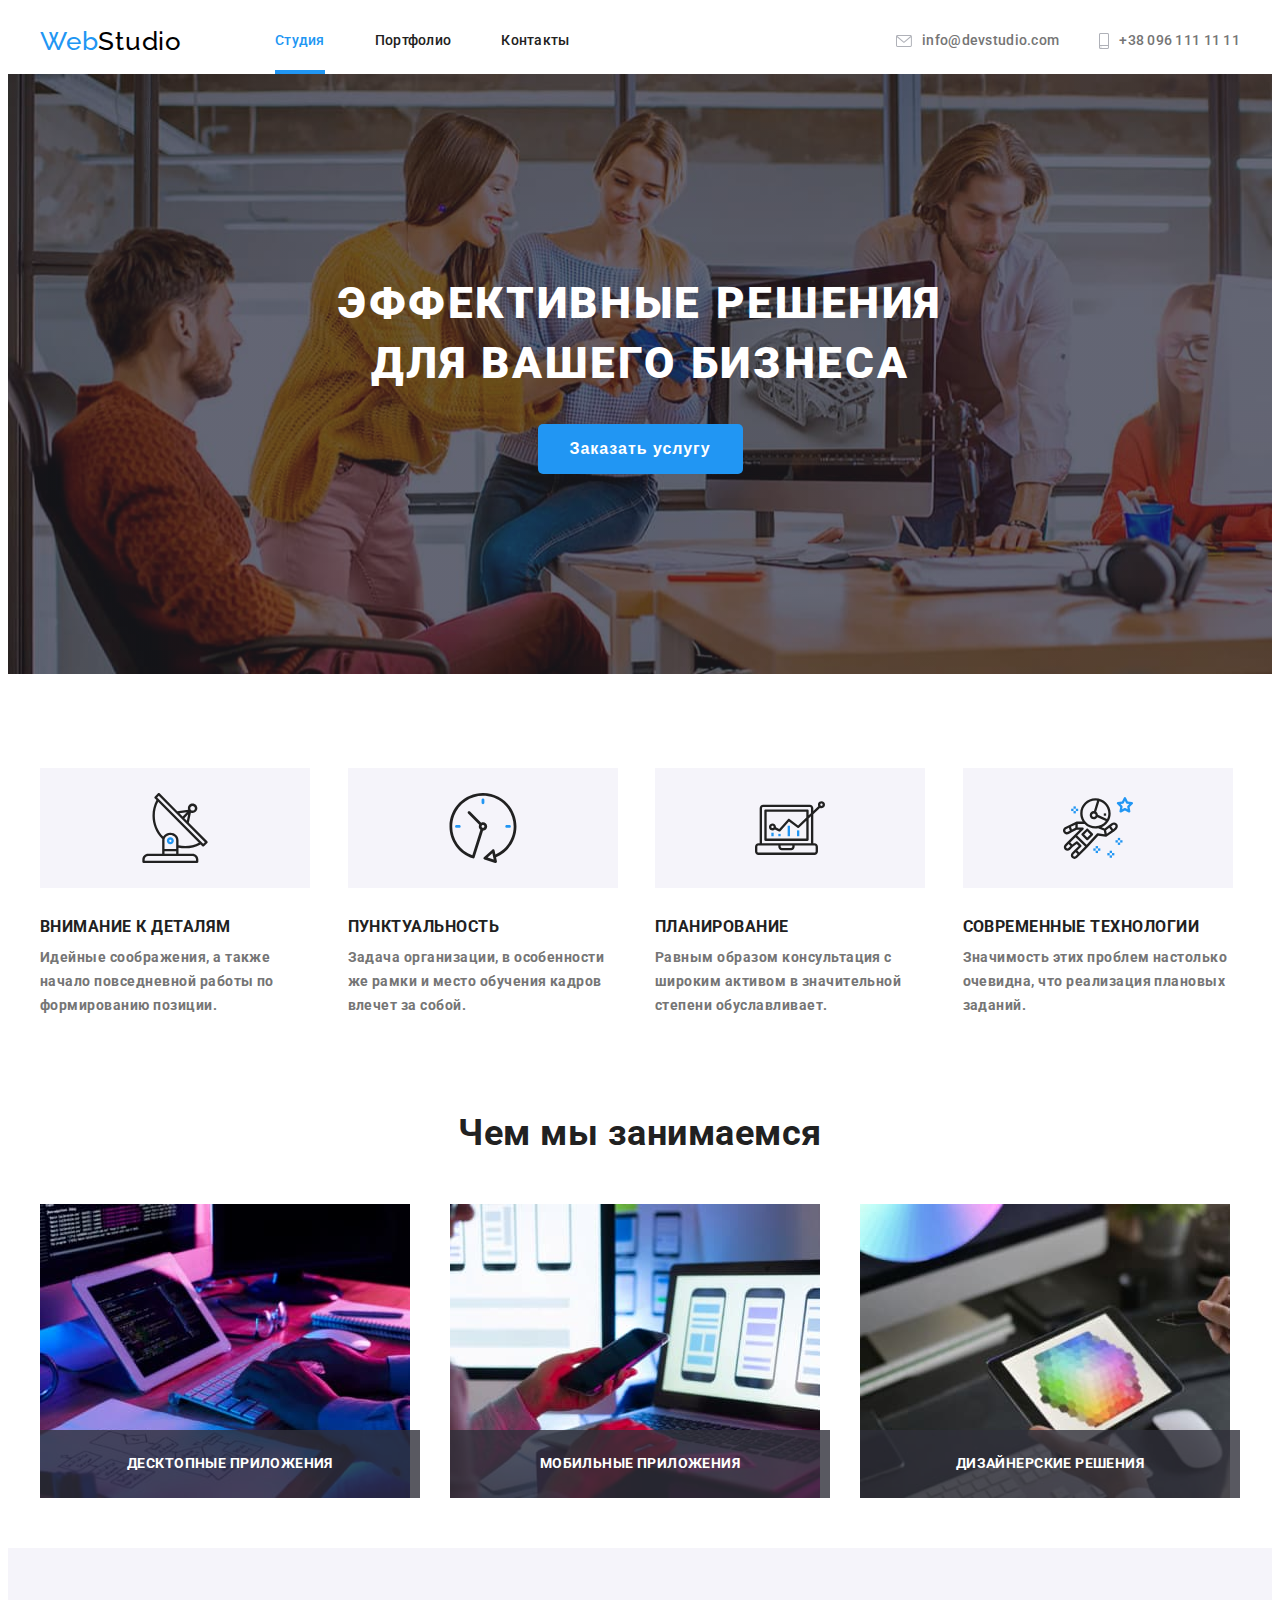
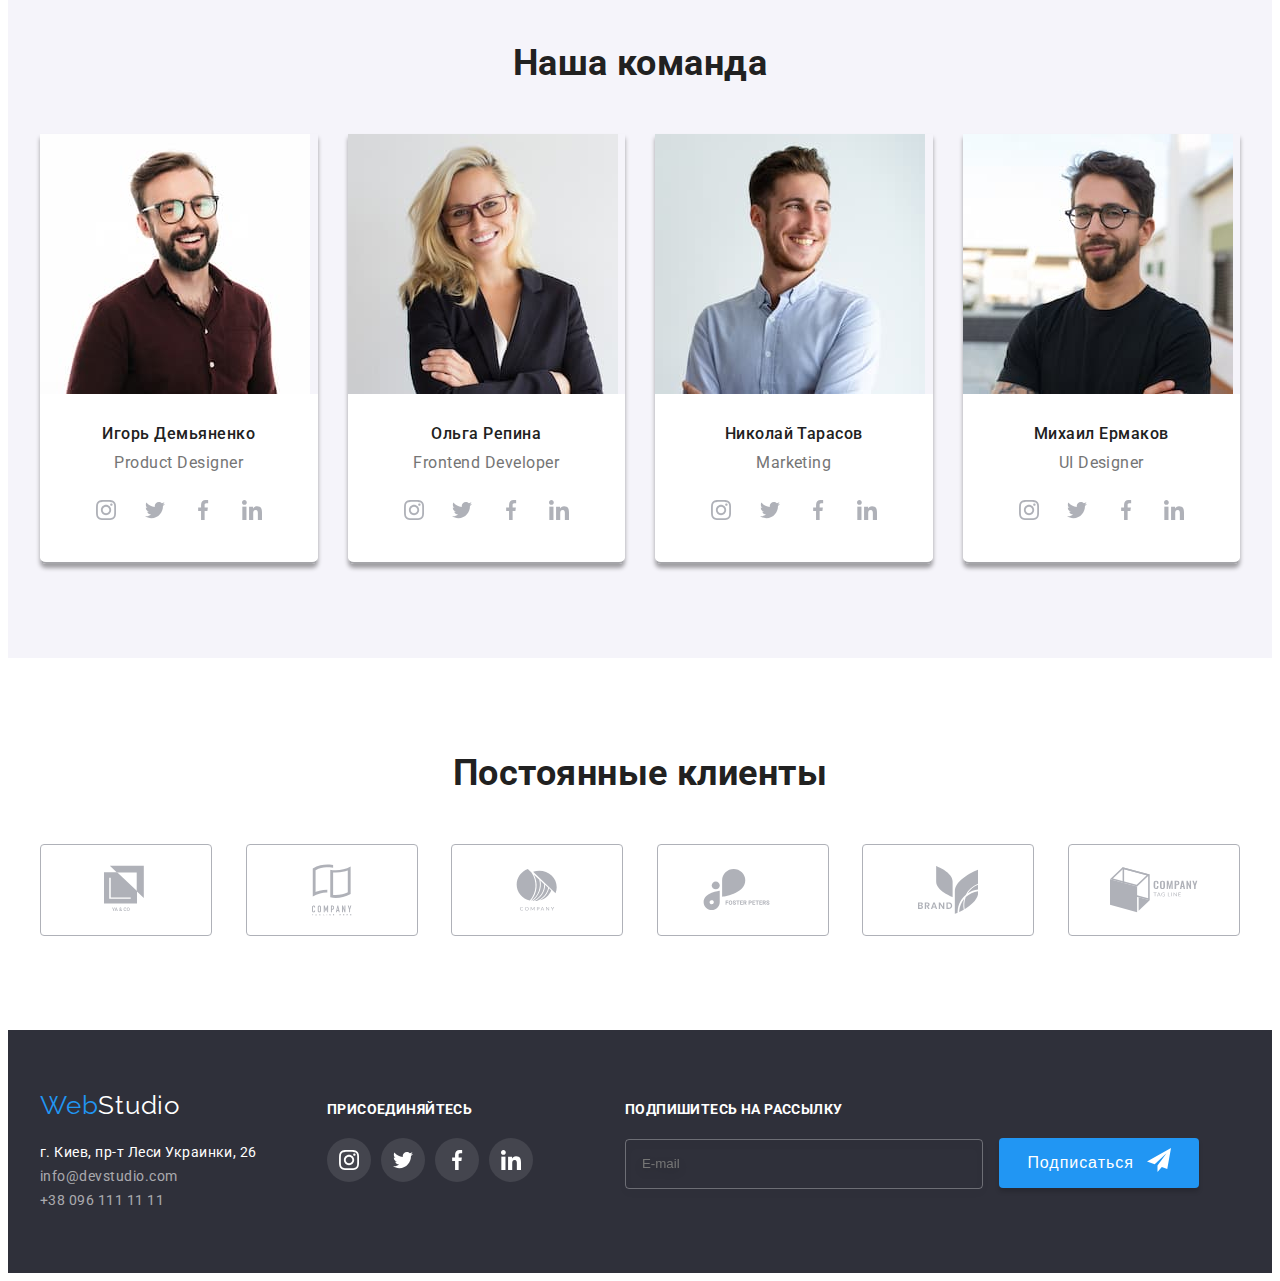
==== index.html @ 62c592dd "26-03" ====
<!DOCTYPE html>
<html lang="ru">
<head>
    <meta charset="UTF-8">
    <meta http-equiv="X-UA-Compatible" content="IE=edge">
    <meta name="viewport" content="width=device-width, initial-scale=1.0">
    <title>WebStudio</title>
    <link rel="stylesheet" href="https://cdnjs.cloudflare.com/ajax/libs/modern-normalize/1.0.0/modern-normalize.min.css"
      integrity="sha512-ISS7cAi1PEhQ8jnbJpJZMd29NlhNj4AWYyLOSp2CE/CsHxTCu+r+t0D2yoJudVrd0/8fTVPUVDzY5Tvli75u/g=="
      crossorigin="anonymous" />
    <link rel="preconnect" href="https://fonts.gstatic.com">
    <link href="https://fonts.googleapis.com/css2?family=Raleway:wght@700&family=Roboto:wght@400;500;700;900&display=swap"
      rel="stylesheet">
    <link rel="stylesheet" href="./css/main.min.css">
</head>
<body>
    <!--Шапка сайта-->  
    <header>
      <div class="container page-header">
        <!--Навигация-->
        <nav>
          <!--Логотип-->
          <a href="./index.html" class="logo-header"><span>Web</span>Studio</a>
          <ul class="site-nav">
            <li><a href="./index.html" class="link current">Студия</a></li>
            <li><a href="./portfolio.html" class="link">Портфолио</a></li>
            <li><a href="" class="link">Контакты</a></li>
          </ul>
        </nav>
        <!--communication-header-->
          <ul class="communication-header">
            <li>
              <div class="communication-header-container">
                <a href="mailto:info@devstudio.com" class="link">
                  <svg class="communication-header-icon" width="16" height="12">
                  <use href="./images/icons.svg#icon-envelope"></use>
                </svg>
                info@devstudio.com</a>
              </div>
            </li>            
              <li>
                <div class="communication-header-container">                 
                  <a href="tel:+380961111111" class="link"> 
                    <svg class="communication-header-icon" width="10" height="16">
                    <use href="./images/icons.svg#icon-smartphone"></use>
                  </svg>
                  +38 096 111 11 11</a>
                </div>
              </li>
          </ul>
      </div>
    </header>
    <main>
      <!--Основная секця-->
      <section class="hero section">
        <div class="contanier">
          <h1 class="hero-title">Эффективные решения для вашего бизнеса</h1>
          <button class="hero-btn" type="button" data-modal-open>Заказать услугу</button>
        </div>
      </section>
      <!--Особенности-->
      <section class="feature section">
        <h2 class="visually-hidden">Особенности</h2>
        <div class="container">
          <ul class="feature-list">
            <li class="feature-list-item">
              <div class="feature-logo">
                <svg class="feature-logo-icon">
                  <use href="./images/icons.svg#icon-antenna"></use>
                </svg>
              </div>
              <h3 class="section-list">Внимание к деталям</h3>
              <p>Идейные соображения, а также начало повседневной работы по формированию позиции.</p>
            </li>
            <li class="feature-list-item">
              <div class="feature-logo">
                <svg class="feature-logo-icon">
                  <use href="./images/icons.svg#icon-clock"></use>
                </svg>
              </div>
              <h3 class="section-list">Пунктуальность</h3>
              <p>Задача организации, в особенности же рамки и место обучения кадров влечет за собой.</p>
            </li>
            <li class="feature-list-item">
              <div class="feature-logo">
                <svg class="feature-logo-icon">
                  <use href="./images/icons.svg#icon-diagram"></use>
                </svg>
              </div>
              <h3 class="section-list">Планирование</h3>
              <p>Равным образом консультация с широким активом в значительной степени обуславливает.</p>
            </li>
            <li class="feature-list-item">
              <div class="feature-logo">
                <svg class="feature-logo-icon">
                  <use href="./images/icons.svg#icon-astronaut"></use>
                </svg>
              </div>
              <h3 class="section-list">Современные технологии</h3>
              <p>Значимость этих проблем настолько очевидна, что реализация плановых заданий.</p>
            </li>
          </ul>
        </div>
      </section>
      <!--Чем мы занимаемся-->
      <section class="business">
        <div class="container">
          <h2 class="section-title">Чем мы занимаемся</h2>
          <ul class="business-list">
            <li class="business-list-item">
              <img src="./images/business/box-1.jpg" alt="Человек работает на ноутбуке" width="370">
            <div class="business-list-item-text-box">
              <p class="business-list-item-text">
                Десктопные приложения
              </p>
            </div>
            </li>
            <li class="business-list-item">
              <img src="./images/business/box-2.jpg" alt="Человек работает на смартфоне" width="370">
            <div class="business-list-item-text-box">
              <p class="business-list-item-text">
                Мобильные приложения
              </p>
            </div>
            </li>
            <li class="business-list-item">
              <img src="./images/business/box-3.jpg" alt="Человек работает на планшете" width="370">
            <div class="business-list-item-text-box">
              <p class="business-list-item-text">
                Дизайнерские решения
              </p>
            </div>
            </li>
          </ul>
        </div>
      </section>
      <!--Наша команда-->
      <section class="command section">
        <div class="container">
          <h2 class="section-title">Наша команда</h2>
          <ul class="command-list">
            <li class="command-list-item">
              <img src="./images/command/demyanenko.jpg" alt="Фотография Игоря Демьяненко" width="270">
              <div class="command-wapper">
                <h3 class="section-list">Игорь Демьяненко</h3>
                <p lang="en">Product Designer</p>
                <ul class="social-list">
                  <li class="social-list-item"><a href="https://www.instagram.com/" class="social-list-link">
                    <svg class="social-list-icon">
                      <use href="./images/icons.svg#icon-instagram"></use>
                    </svg>
                  </a>
                  </li>
                  <li class="social-list-item"><a href="https://twitter.com/" class="social-list-link">
                    <svg class="social-list-icon">
                      <use href="./images/icons.svg#icon-twitter"></use>
                    </svg>
                  </a>
                  </li>
                  <li class="social-list-item"><a href="" class="social-list-link">
                    <svg class="social-list-icon">
                      <use href="./images/icons.svg#icon-facebook"></use>
                    </svg>
                  </a>
                  </li>
                  <li class="social-list-item"><a href="https://www.linkedin.com/" class="social-list-link">
                    <svg class="social-list-icon">
                      <use href="./images/icons.svg#icon-linkedin"></use>
                    </svg>
                  </a>
                  </li>
                </ul>
            </div>
            </li>
            <li class="command-list-item">
              <img src="./images/command/repina.jpg" alt="Фотография Ольги Репиной" width="270">
              <div class="command-wapper">
                <h3 class="section-list">Ольга Репина</h3>
                <p lang="en">Frontend Developer</p>
                <ul class="social-list">
                  <li class="social-list-item"><a href="https://www.instagram.com/" class="social-list-link">
                      <svg class="social-list-icon">
                        <use href="./images/icons.svg#icon-instagram"></use>
                      </svg>
                    </a>
                  </li>
                  <li class="social-list-item"><a href="https://twitter.com/" class="social-list-link">
                      <svg class="social-list-icon">
                        <use href="./images/icons.svg#icon-twitter"></use>
                      </svg>
                    </a>
                  </li>
                  <li class="social-list-item"><a href="" class="social-list-link">
                      <svg class="social-list-icon">
                        <use href="./images/icons.svg#icon-facebook"></use>
                      </svg>
                    </a>
                  </li>
                  <li class="social-list-item"><a href="https://www.linkedin.com/" class="social-list-link">
                      <svg class="social-list-icon">
                        <use href="./images/icons.svg#icon-linkedin"></use>
                      </svg>
                    </a>
                  </li>
                </ul>
              </div>
            </li>
            <li class="command-list-item">
                <img src="./images/command/tarasov.jpg" alt="Фотография Николая Тарасова" width="270">
                <div class="command-wapper">
                  <h3 class="section-list">Николай Тарасов</h3>
                  <p lang="en">Marketing</p>
                  <ul class="social-list">
                    <li class="social-list-item"><a href="https://www.instagram.com/" class="social-list-link">
                        <svg class="social-list-icon">
                          <use href="./images/icons.svg#icon-instagram"></use>
                        </svg>
                      </a>
                    </li>
                    <li class="social-list-item"><a href="https://twitter.com/" class="social-list-link">
                        <svg class="social-list-icon">
                          <use href="./images/icons.svg#icon-twitter"></use>
                        </svg>
                      </a>
                    </li>
                    <li class="social-list-item"><a href="" class="social-list-link">
                        <svg class="social-list-icon">
                          <use href="./images/icons.svg#icon-facebook"></use>
                        </svg>
                      </a>
                    </li>
                    <li class="social-list-item"><a href="https://www.linkedin.com/" class="social-list-link">
                        <svg class="social-list-icon">
                          <use href="./images/icons.svg#icon-linkedin"></use>
                        </svg>
                      </a>
                    </li>
                  </ul>
                </div>
            </li>
            <li class="command-list-item">
                <img src="./images/command/ermakov.jpg" alt="Фотография Михаила Ермакова" width="270">
                <div class="command-wapper">
                  <h3 class="section-list">Михаил Ермаков</h3>
                  <p lang="en">UI Designer</p>
                  <ul class="social-list">
                    <li class="social-list-item"><a href="https://www.instagram.com/" class="social-list-link">
                        <svg class="social-list-icon">
                          <use href="./images/icons.svg#icon-instagram"></use>
                        </svg>
                      </a>
                    </li>
                    <li class="social-list-item"><a href="https://twitter.com/" class="social-list-link">
                        <svg class="social-list-icon">
                          <use href="./images/icons.svg#icon-twitter"></use>
                        </svg>
                      </a>
                    </li>
                    <li class="social-list-item"><a href="" class="social-list-link">
                        <svg class="social-list-icon">
                          <use href="./images/icons.svg#icon-facebook"></use>
                        </svg>
                      </a>
                    </li>
                    <li class="social-list-item"><a href="https://www.linkedin.com/" class="social-list-link">
                        <svg class="social-list-icon">
                          <use href="./images/icons.svg#icon-linkedin"></use>
                        </svg>
                      </a>
                    </li>
                  </ul>
                </div>
            </li>
          </ul>
        </div>
      </section>
      <!--Постоянные клиенты-->
      <section class="regular-client section">
        <div class="container">
          <h2 class="section-title">Постоянные клиенты</h2>
          <ul class="regular-client-list">
            <li class="regular-client-item">
              <a href="" class="regular-client-link">
                <svg class="regular-client-list-icon" width="44" height="50">
                  <use href="./images/icons.svg#icon-logo-1"></use>
                </svg>
              </a>
            </li>
            <li class="regular-client-item">
              <a href="" class="regular-client-link">
                <svg class="regular-client-list-icon" width="40" height="52">
                  <use href="./images/icons.svg#icon-logo-2"></use>
                </svg>
              </a>
            </li>
            <li class="regular-client-item">
              <a href="" class="regular-client-link">
                <svg class="regular-client-list-icon" width="42" height="42">
                  <use href="./images/icons.svg#icon-logo-3"></use>
                </svg>
              </a>
            </li>
            <li class="regular-client-item">
              <a href="" class="regular-client-link">
                <svg class="regular-client-list-icon" width="80" height="42">
                  <use href="./images/icons.svg#icon-logo-4"></use>
                </svg>
              </a>
            </li>
            <li class="regular-client-item">
              <a href="" class="regular-client-link">
                <svg class="regular-client-list-icon" width="60" height="48">
                  <use href="./images/icons.svg#icon-logo-5"></use>
                </svg>
              </a>
            </li>
            <li class="regular-client-item">
              <a href="" class="regular-client-link">
                <svg class="regular-client-list-icon" width="88" height="46">
                  <use href="./images/icons.svg#icon-logo-6"></use>
                </svg>
              </a>
            </li>

          </ul>
        </div>

      </section>
    </main>
    <!--Подвал сайта-->
    <footer>
      <div class="container">
        <!--Логотип-->
        <div class="footer-address">
          <a href="./index.html" class="logo-footer"><span>Web</span>Studio</a>
          <address class="address">
            <p>г. Киев, пр-т Леси Украинки, 26</p>
            <ul class="communication-footer">
              <li><a href="mailto:info@devstudio.com" class="link">info@devstudio.com</a></li>
              <li><a href="tel:+380961111111" class="link">+38 096 111 11 11</a></li>
            </ul>
          </address>
         </div>
        <div class="footer-social">
          <p>присоединяйтесь</p>
          <ul class="footer-social-list">
            <li class="footer-social-list-item"><a href="https://www.instagram.com/" class="footer-social-list-link">
                <svg class="footer-social-list-icon">
                  <use href="./images/icons.svg#icon-instagram"></use>
                </svg>
              </a>
            </li>
            <li class="footer-social-list-item"><a href="https://twitter.com/" class="footer-social-list-link">
                <svg class="footer-social-list-icon">
                  <use href="./images/icons.svg#icon-twitter"></use>
                </svg>
              </a>
            </li>
            <li class="footer-social-list-item"><a href="" class="footer-social-list-link">
                <svg class="footer-social-list-icon">
                  <use href="./images/icons.svg#icon-facebook"></use>
                </svg>
              </a>
            </li>
            <li class="footer-social-list-item"><a href="https://www.linkedin.com/" class="footer-social-list-link">
                <svg class="footer-social-list-icon">
                  <use href="./images/icons.svg#icon-linkedin" ></use>
                </svg>
              </a>
            </li>
          </ul>
        </div>
        <div class="footer-subscription-box">
          <form action="#">
            <p>Подпишитесь на рассылку</p>
            <label class="footer-subscription">
              <input name="footer-subscription-user-email" class="footer-subscription-email" type="email" placeholder="E-mail">
            </label>
              <button type="submit" class="footer-subscription-btn">
                <span>
                  Подписаться
                
                  <svg class="footer-subscription-icon" width="24" height="24">
                    <use href="./images/icons.svg#icon-icon-send" ></use>
                  </svg>
                 </span>
              </button>
          </form>
        </div>
      </div>
    </footer>

    <div class="backdrop is-hidden" data-modal>
      <div class="modal">
        <button type="button" class="modal-close-btn" data-modal-close>
          <svg class="modal-close-btn-icon" width="18" height="18">
            <use href="./images/icons.svg#icon-close-black-18dp" ></use>
          </svg>
        </button>

       <form action="#" class="modal-form">
         <h2>Оставьте свои данные, мы вам перезвоним</h2>
          <label class="modal-form-field">
            Имя
            <span class="modal-form-input-wrapper">
              <input name="user-name" class="modal-form-input" type="text">
              <svg class="modal-form-icon">
                <use href="./images/icons.svg#icon-person-black-18dp-1"></use>
              </svg>
            </span>           
          </label>
          <label class="modal-form-field">
            Телефон
            <span class="modal-form-input-wrapper">
              <input name="user-phone" class="modal-form-input" type="tel">
              <svg class="modal-form-icon">
                <use href="./images/icons.svg#icon-phone-black-18dp-1"></use>
              </svg>   
            </span>       
          </label>
          <label class="modal-form-field">
            Почта
            <span class="modal-form-input-wrapper">
            <input name="user-email" class="modal-form-input" type="email">
              <svg class="modal-form-icon">
                <use href="./images/icons.svg#icon-email-black-18dp-1"></use>
              </svg>
            </span>
          </label>
          <label class="modal-form-field">
            Комментарий
            <textarea name="user-message" class="modal-form-message" placeholder="Введите текст"></textarea>
          </label>

          <input id="user-term" type="checkbox" name="user-term" class="modal-form-term visually-hidden">
          <label class="modal-form-term-desc" for="user-term">Соглашаюсь с рассылкой и принимаю 
            <a href="">Условия договора</a>
          </label>
          <button type="submit" class="modal-form-btn">Отправить</button>

        </form>


      </div>
    </div>
    





    <!-- SKRIPT -->
  <script src="./js/modal.js"></script>
</body>
</html>
---- css/main.min.css ----
:root{--primary-text-color: #757575;--primary-section-text-color: #ffffff;--primary-section-background-color: #2f303a;--footer-section-background-color: #2f303a;--footer-social-background-color: rgba(255, 255, 255, 0.1);--title-text-color: #212121;--accent-color: #2196f3;--primary-background-color: #ffffff;--second-background-color: #f5f4fa;--logo-header-color: #000000;--logo-footer-color: #ffffff;--communication-footer-color: rgb(255, 255, 255, 0.6);--color-text-btn: #ffffff;--btn-hover-color: #188ce8;--social-primary-color: #afb1b8;--regular-client-link-primary-color: #afb1b8;--social-second-color: #ffffff;--portfoleo-project-list-text-color: #ffffff}.visually-hidden{position:absolute !important;clip:rect(1px 1px 1px 1px);clip:rect(1px, 1px, 1px, 1px);padding:0 !important;border:0 !important;height:1px !important;width:1px !important;overflow:hidden}h1,h2,h3,h4,h5,h6,p{margin:0}ul{list-style:none;margin:0;padding:0}img{display:block}body{font-family:'Roboto', sans-serif;letter-spacing:0.03em;color:var(--primary-text-color);background-color:var(---primary-background-color)}.container{width:1200px;margin:0 auto;padding:0 15px}.container h2{font-weight:bold;font-size:36px;line-height:1.17;text-align:center;margin-bottom:50px}.section-title{color:var(--title-text-color)}.section-list{color:var(--title-text-color)}.section{padding-top:94px;padding-bottom:94px}.logo-header{display:inline-block;font-family:'Raleway', sans-serif;font-size:26px;line-height:1.19;letter-spacing:0.03em;color:var(--logo-header-color);text-decoration:none;margin-right:93px}.logo-header span{color:var(--accent-color)}.header{border-bottom:1px solid #ececec}.page-header{display:flex;justify-content:space-between;align-items:center;background-color:var(--header-background-color);font-weight:500;font-size:14px;line-height:1.14;letter-spacing:0.02em}.page-header nav{display:flex;align-items:center}.site-nav{display:flex;align-items:center}.site-nav .link{display:inline-block;margin-right:50px;color:var(--title-text-color);text-decoration:none;position:relative;padding:25px 0;transition-duration:250ms;transition-timing-function:cubic-bezier(0.4, 0, 0.2, 1)}.site-nav .link:hover,.site-nav .link:focus{color:var(--accent-color)}.site-nav .current{color:var(--accent-color)}.site-nav .current::after{content:'';height:4px;width:100%;background-color:var(--accent-color);display:block;position:absolute;top:calc(100% - 4px);right:0}.communication-header{display:flex;align-items:center}.communication-header li:not(:last-child){margin-right:30px}.communication-header-icon{margin:10px}.communication-header .link{display:flex;align-items:center;text-decoration:none;color:currentColor;transition-duration:250ms;transition-timing-function:cubic-bezier(0.4, 0, 0.2, 1)}.communication-header-container{display:flex;justify-content:center;align-content:center}.communication-header-container .link{display:flex;justify-content:center;align-content:center}.communication-header-container .link:hover,.communication-header-container .link:focus{color:var(--accent-color)}.link svg{fill:var(--regular-client-link-primary-color)}.link:hover svg{fill:var(--accent-color)}.hero{background-color:var(--primary-section-background-color);padding:200px 0;background-image:linear-gradient(rgba(47,48,58,0.4), rgba(47,48,58,0.4)),url(../images/bg.jpg);background-repeat:no-repeat;background-size:cover}.hero-title{font-weight:900;font-size:44px;line-height:1.36;text-align:center;letter-spacing:0.06em;text-transform:uppercase;color:var(--primary-section-text-color);max-width:700px;margin:0 auto;margin-bottom:30px}.hero-btn{font-weight:bold;font-size:16px;line-height:1.87;text-align:center;letter-spacing:0.06em;color:var(--color-text-btn);background-color:var(--accent-color);margin:0 auto;display:block;border:0px;border-radius:5px;padding:10px 32px}.hero-btn-btn:hover,.hero-btn-btn:focus{color:var(--color-text-btn);background-color:var(--btn-hover-color);transition-duration:250ms;transition-timing-function:cubic-bezier(0.4, 0, 0.2, 1)}.feature p{font-size:14px;line-height:1.71;padding-top:10px;font-family:Roboto}.feature h3{letter-spacing:0.03em;text-transform:uppercase}.feature-logo{display:flex;width:270px;height:120px;background-color:var(--second-background-color);margin-bottom:30px}.feature-logo-icon{width:70px;height:70px;padding:auto;margin:auto}.container .feature-list{font-weight:bold;font-size:14px;line-height:1.14;display:flex;margin-left:-30px;margin-top:-30px}.container .feature-list-item{width:calc(100% / 4 - 30px);margin-left:30px;margin-top:30px}.container .business-list{display:flex;margin-left:-30px;margin-top:-30px;padding-bottom:50px}.container .business-list-item{width:calc(100% / 3 - 30px);margin-left:30px;margin-top:30px;position:relative}.business-list-item-text{font-weight:bold;font-size:14px;line-height:1.14;text-align:center;letter-spacing:0.03em;text-transform:uppercase;color:var(--primary-section-text-color);background:rgba(47,48,58,0.8);padding:26px 0}.business-list-item-text-box{position:absolute;bottom:0;width:100%}.command{background-color:var(--second-background-color)}.command h3{font-weight:500;font-size:16px;line-height:1.19;text-align:center;margin-bottom:10px}.command p{font-size:16px;line-height:1.19;text-align:center;margin-bottom:16px}.command-wapper{display:block;padding-top:30px;border-bottom:2px solid #a5a5a9;border-bottom-right-radius:6px;border-bottom-left-radius:6px;background-color:var(--primary-background-color);padding-left:44px;padding-right:44px}.container .command-list{display:flex;margin-left:-30px;margin-top:-30px}.container .command-list-item{width:calc(100% / 4 - 30px);margin-left:30px;margin-top:30px;border-bottom-right-radius:6px;border-bottom-left-radius:6px;box-shadow:0px 4px 4px 0px #9e9da1}.social-list{display:flex;justify-content:space-between}.social-list-icon{width:20px;height:20px;fill:var(--social-primary-color)}.social-list-link{display:flex;width:44px;height:44px;border-radius:50%;justify-content:center;align-items:center;margin-bottom:30px;transition-duration:250ms;transition-timing-function:cubic-bezier(0.4, 0, 0.2, 1)}.social-list-link:hover,.social-list-link:focus{background-color:var(--accent-color)}.social-list-link:hover .social-list-icon,.social-list-link:focus .social-list-icon{fill:var(--social-second-color)}.regular-client-list{display:flex;justify-content:space-between}.regular-client-link{display:flex;width:170px;height:90px;justify-content:center;align-items:center;border:1px solid var(--regular-client-link-primary-color);border-radius:4px;fill:var(--regular-client-link-primary-color);transition-duration:250ms;transition-timing-function:cubic-bezier(0.4, 0, 0.2, 1)}.regular-client-link:hover,.regular-client-link:focus{fill:var(--accent-color);border-color:var(--accent-color)}footer{color:var(--logo-footer-color);background-color:var(--footer-section-background-color);display:flex;justify-content:flex-start}footer .container{display:flex;padding:60px 0}.logo-footer{font-family:'Raleway', sans-serif;font-size:26px;line-height:1.19;letter-spacing:0.03em;text-decoration:none;color:var(--logo-footer-color);-bottom:20px}.logo-footer span{color:var(--accent-color)}.address{font-size:14px;font-style:normal;line-height:1.71;padding-top:20px}.communication-footer .link{font-size:14px;line-height:1.71;color:var(--communication-footer-color);text-decoration:none;padding-top:10px;transition-duration:250ms;transition-timing-function:cubic-bezier(0.4, 0, 0.2, 1)}.communication-footer .link:hover,.communication-footer .link:focus{color:var(--accent-color)}.footer-social{display:flex;flex-direction:column;width:206px;height:80px;margin-left:70px;margin-top:12px}.footer-social p{font-weight:bold;font-size:14px;line-height:1.14;letter-spacing:0.03em;text-transform:uppercase;color:var(--primary-section-text-color);margin-bottom:20px}.footer-social-list{display:flex;justify-content:space-between;align-items:center}.footer-social-list-item{width:44px;height:44px;background-color:var(--footer-social-background-color);border-radius:50%}.footer-social-list-icon{width:20px;height:20px;fill:var(--logo-footer-color)}.footer-social-list-link{display:flex;width:44px;height:44px;border-radius:50%;justify-content:center;align-items:center;margin-bottom:30px;transition-duration:250ms;transition-timing-function:cubic-bezier(0.4, 0, 0.2, 1)}.footer-social-list-link:hover,.footer-social-list-link:focus{fill:var(--social-second-color);background-color:var(--accent-color)}.footer-subscription-box{display:block;margin-top:12px;margin-left:92px}.footer-subscription-box span{display:flex;justify-content:space-between}.footer-subscription-btn{font-size:16px;line-height:1.87;letter-spacing:0.06em;color:var(--primary-section-text-color);width:200px;height:50px;padding:10px 28px;background:var(--accent-color);box-shadow:0px 4px 4px rgba(0,0,0,0.15);border-radius:4px;margin-left:12px;border:none;cursor:pointer}.footer-subscription-box p{font-weight:bold;font-size:14px;line-height:1.14;letter-spacing:0.03em;text-transform:uppercase;margin-bottom:20px;color:var(--primary-section-text-color)}.footer-subscription-email{width:358px;height:50px;padding:16px;border:1px solid rgba(255,255,255,0.3);box-sizing:border-box;filter:drop-shadow(0px 4px 4px rgba(0,0,0,0.15));border-radius:4px;background:none;color:var(--primary-section-text-color)}.backdrop{position:fixed;top:0;left:0;width:100vw;height:100vh;background-color:rgba(0,0,0,0.2);transition:all 500ms linear}.modal{position:absolute;top:50%;left:50%;transform:translate(-50%, -50%);width:528px;max-height:100vh;overflow-y:auto;background-color:var(--primary-background-color);box-shadow:0px 1px 3px rgba(0,0,0,0.12),0px 1px 1px rgba(0,0,0,0.14),0px 2px 1px rgba(0,0,0,0.2);border-radius:4px;padding:40px 44px 40px 36px;box-sizing:border-box}.modal h2{font-weight:bold;font-size:20px;line-height:1.05;text-align:center;letter-spacing:0.03em;color:var(--title-text-color);padding-bottom:12px}.modal-close-btn{display:flex;justify-content:center;align-items:center;position:absolute;top:8px;right:8px;width:30px;height:30px;background-color:#ffffff;border:1px solid rgba(0,0,0,0.1);border-radius:50%;cursor:pointer;transition-duration:250ms;transition-timing-function:cubic-bezier(0.4, 0, 0.2, 1)}.modal-close-btn:hover,.modal-close-btn:focus{fill:var(--accent-color)}.is-hidden{opacity:0;visibility:hidden;pointer-events:none}.modal-form{display:flex;flex-direction:column}.modal-form-input{font-size:12px;line-height:1.16;letter-spacing:0.01em;color:var(--primary-text-color);width:100%;height:40px;border:1px solid rgba(33,33,33,0.2);border-radius:4px;padding-left:42px;margin-top:4px;margin-bottom:10px;transition-duration:250ms;transition-timing-function:cubic-bezier(0.4, 0, 0.2, 1)}.modal-form-input:focus{outline:none;border-color:var(--accent-color)}.modal-form-input-wrapper{position:relative}.modal-form-icon{position:absolute;top:50%;left:12px;transform:translateY(-50%);display:block;width:18px;height:18px;transition-duration:250ms;transition-timing-function:cubic-bezier(0.4, 0, 0.2, 1)}.modal-form-input:focus+.modal-form-icon{fill:var(--accent-color)}.modal-form-message{width:100%;height:120px;padding:12px 16px;margin-top:4px;margin-bottom:20px;border:1px solid rgba(33,33,33,0.2);border-radius:4px;resize:none;transition-duration:250ms;transition-timing-function:cubic-bezier(0.4, 0, 0.2, 1)}.modal-form-message:focus{outline:none;border-color:var(--accent-color)}.modal-form-term-desc{display:flex;align-items:center;justify-content:space-around;width:100%;height:24px;font-size:14px;line-height:1.71;letter-spacing:0.03em;color:var(--title-text-color)}.modal-form-term-desc::before{display:block;content:'';width:16px;height:15px;border:1px solid rgba(33,33,33,0.2);border-radius:4px}.modal-form-term-desc a{color:var(--accent-color)}.modal-form-term:checked+.modal-form-term-desc::before{background-image:url(../images/icon-check.svg);outline:none;border:0}.modal-form-btn{font-weight:bold;font-size:16px;line-height:1.87;display:flex;align-items:center;text-align:center;letter-spacing:0.06em;color:var(--color-text-btn);width:200px;height:50px;padding:10px 56px;margin:30px auto 40px;background:var(--accent-color);box-shadow:0px 4px 4px rgba(0,0,0,0.15);border:0px;border-radius:4px;cursor:pointer}.modal-form-btn:hover,.modal-form-btn:focus{background-color:var(--btn-hover-color)}
/*# sourceMappingURL=main.min.css.map */
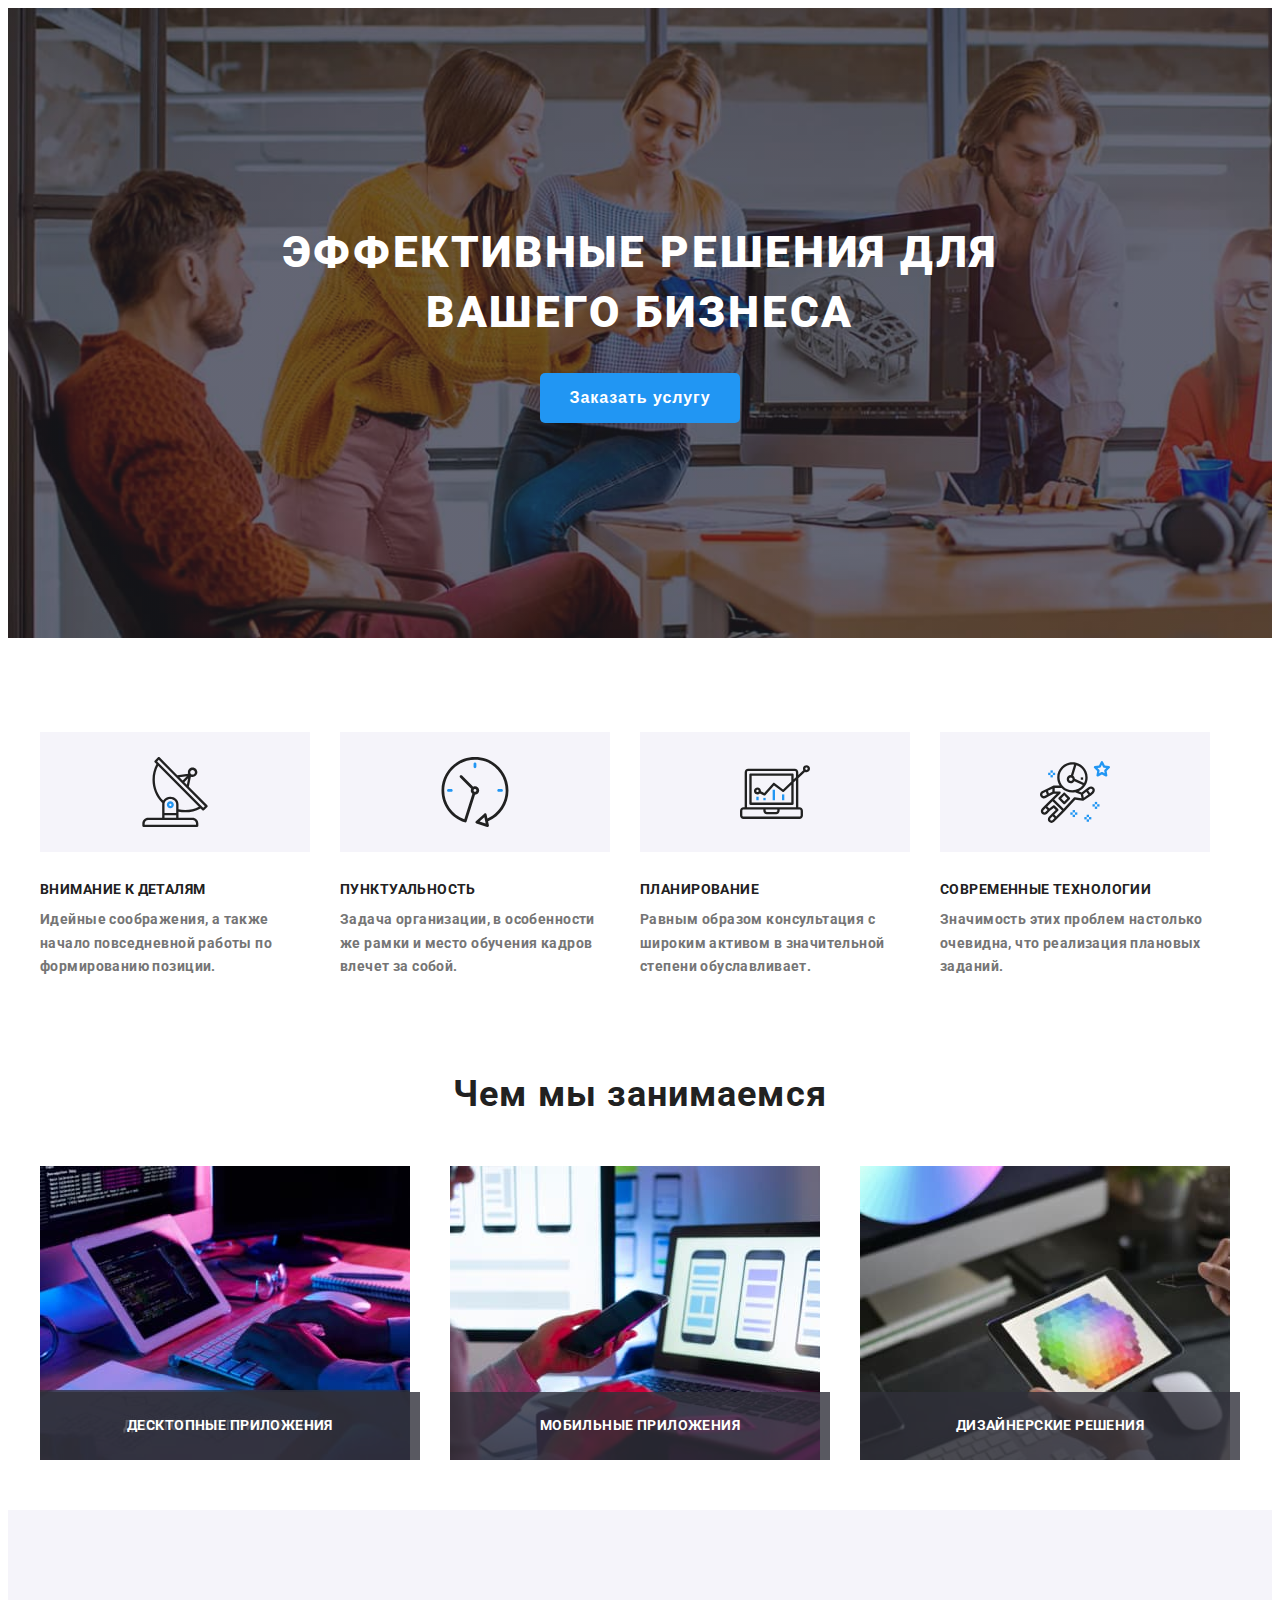
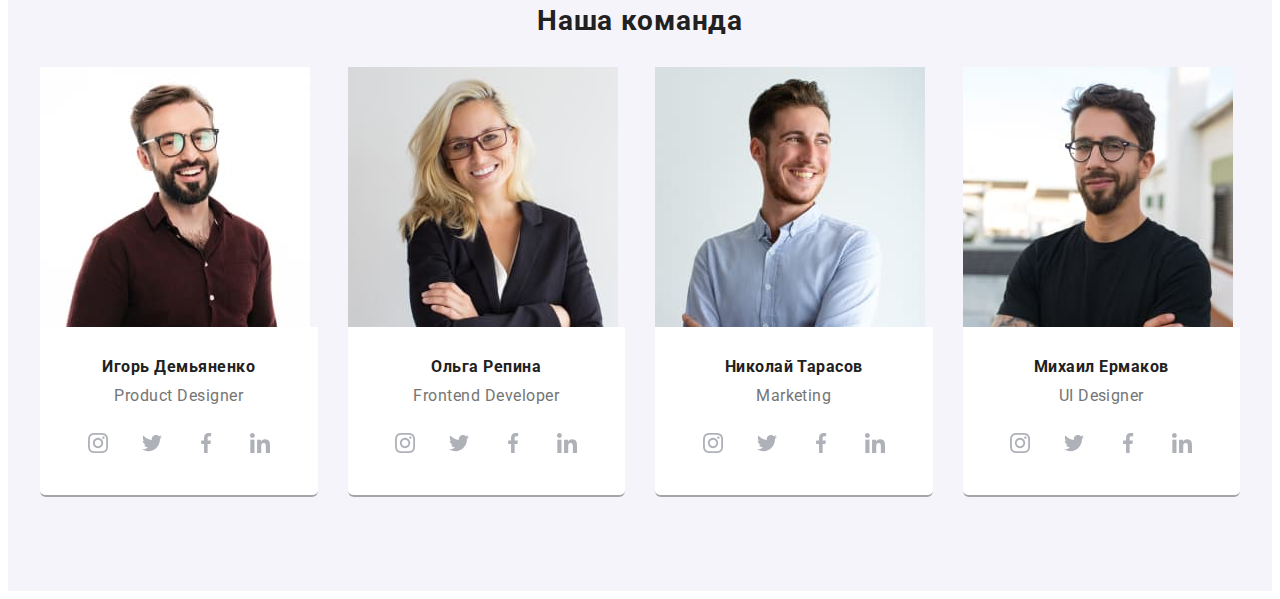
==== commit 05e79ae8: "28-03" ====
--- a/index.html
+++ b/index.html
@@ -14,21 +14,23 @@
     <link rel="stylesheet" href="./css/main.min.css">
 </head>
 <body>
-    <!--Шапка сайта-->  
-    <header>
-      <div class="container page-header">
-        <!--Навигация-->
-        <nav>
-          <!--Логотип-->
-          <a href="./index.html" class="logo-header"><span>Web</span>Studio</a>
+    <!--===============================Шапка сайта-->  
+    <!-- <header>
+      <div class="container page-header"> -->
+        <!--===============================Навигация-->
+        <!-- <nav> -->
+          <!--===============================Логотип-->
+          <!-- <a href="./index.html" class="logo-header"><span>Web</span>Studio</a>
           <ul class="site-nav">
             <li><a href="./index.html" class="link current">Студия</a></li>
             <li><a href="./portfolio.html" class="link">Портфолио</a></li>
             <li><a href="" class="link">Контакты</a></li>
           </ul>
-        </nav>
-        <!--communication-header-->
-          <ul class="communication-header">
+        </nav> -->
+
+  <!--===============================communication-header-->
+
+          <!-- <ul class="communication-header">
             <li>
               <div class="communication-header-container">
                 <a href="mailto:info@devstudio.com" class="link">
@@ -49,17 +51,21 @@
               </li>
           </ul>
       </div>
-    </header>
+    </header> -->
+
     <main>
-      <!--Основная секця-->
+      <!--===============================Основная секця-->
+
       <section class="hero section">
         <div class="contanier">
           <h1 class="hero-title">Эффективные решения для вашего бизнеса</h1>
           <button class="hero-btn" type="button" data-modal-open>Заказать услугу</button>
         </div>
       </section>
-      <!--Особенности-->
-      <section class="feature section">
+
+      <!--===============================Особенности-->
+
+      <section class="section feature section">
         <h2 class="visually-hidden">Особенности</h2>
         <div class="container">
           <ul class="feature-list">
@@ -102,13 +108,19 @@
           </ul>
         </div>
       </section>
-      <!--Чем мы занимаемся-->
+
+      <!--===============================Чем мы занимаемся-->
+
       <section class="business">
         <div class="container">
           <h2 class="section-title">Чем мы занимаемся</h2>
           <ul class="business-list">
             <li class="business-list-item">
-              <img src="./images/business/box-1.jpg" alt="Человек работает на ноутбуке" width="370">
+              <picture>
+                <source srcset="./images/business/box-1-d@1x.jpg 1x, ./images/business/box-1-d@2x.jpg 2x" 
+                media="(min-width: 1200px)">
+                <img src="./images/business/box-1-d@1x.jpg" alt="Человек работает на ноутбуке">
+              </picture>
             <div class="business-list-item-text-box">
               <p class="business-list-item-text">
                 Десктопные приложения
@@ -116,7 +128,11 @@
             </div>
             </li>
             <li class="business-list-item">
-              <img src="./images/business/box-2.jpg" alt="Человек работает на смартфоне" width="370">
+              <picture>
+                <source srcset="./images/business/box-2-d@1x.jpg 1x, ./images/business/box-2-d@2x.jpg 2x"
+                media="(min-width: 1200px)">
+                <img src="./images/business/box-2-d@1x.jpg" alt="Человек работает на смартфоне">
+              </picture>
             <div class="business-list-item-text-box">
               <p class="business-list-item-text">
                 Мобильные приложения
@@ -124,7 +140,11 @@
             </div>
             </li>
             <li class="business-list-item">
-              <img src="./images/business/box-3.jpg" alt="Человек работает на планшете" width="370">
+              <picture>
+                <source srcset="./images/business/box-3-d@1x.jpg 1x, ./images/business/box-3-d@2x.jpg 2x"
+                media="(min-width: 1200px)">
+                <img src="./images/business/box-3-d@1x.jpg" alt="Человек работает на планшете">
+              </picture>
             <div class="business-list-item-text-box">
               <p class="business-list-item-text">
                 Дизайнерские решения
@@ -134,13 +154,23 @@
           </ul>
         </div>
       </section>
-      <!--Наша команда-->
+
+      <!--===============================Наша команда-->
+
       <section class="command section">
         <div class="container">
           <h2 class="section-title">Наша команда</h2>
           <ul class="command-list">
             <li class="command-list-item">
-              <img src="./images/command/demyanenko.jpg" alt="Фотография Игоря Демьяненко" width="270">
+              <picture>
+                <source srcset="./images/command/demyanenko-d@1x.jpg 1x, ./images/command/demyanenko-d@2x.jpg 2x"
+                media="(min-width: 1200px)">
+                <source srcset="./images/command/demyanenko-t@1x.jpg 1x, ./images/command/demyanenko-t@2x.jpg 2x"
+                  media="(min-width: 768px)">
+                  <source srcset="./images/command/demyanenko-m@1x.jpg 1x, ./images/command/demyanenko-m@2x.jpg 2x"
+                    media="(min-width: 480px)">
+                  <img src="./images/command/demyanenko-m@1x.jpg" alt="Фотография Игоря Демьяненко">
+              </picture>
               <div class="command-wapper">
                 <h3 class="section-list">Игорь Демьяненко</h3>
                 <p lang="en">Product Designer</p>
@@ -173,7 +203,15 @@
             </div>
             </li>
             <li class="command-list-item">
-              <img src="./images/command/repina.jpg" alt="Фотография Ольги Репиной" width="270">
+              <picture>
+                <source srcset="./images/command/repina-d@1x.jpg 1x, ./images/command/repina-d@2x.jpg 2x"
+                media="(min-width: 1200px)">
+                <source srcset="./images/command/repina-t@1x.jpg 1x, ./images/command/repina-t@2x.jpg 2x"
+                media="(min-width: 768px)">
+                <source srcset="./images/command/repina-m@1x.jpg 1x, ./images/command/repina-m@2x.jpg 2x" 
+                media="(min-width: 480px)">
+                  <img src="./images/command/repina-m@1x.jpg" alt="Фотография Ольги Репиной">
+              </picture>
               <div class="command-wapper">
                 <h3 class="section-list">Ольга Репина</h3>
                 <p lang="en">Frontend Developer</p>
@@ -206,7 +244,15 @@
               </div>
             </li>
             <li class="command-list-item">
-                <img src="./images/command/tarasov.jpg" alt="Фотография Николая Тарасова" width="270">
+              <picture>
+                <source srcset="./images/command/tarasov-d@1x.jpg 1x, ./images/command/tarasov-d@2x.jpg 2x"
+                media="(min-width: 1200px)">
+                <source srcset="./images/command/tarasov-t@1x.jpg 1x, ./images/command/tarasov-t@2x.jpg 2x" 
+                media="(min-width: 768px)">
+                <source srcset="./images/command/tarasov-m@1x.jpg 1x, ./images/command/tarasov-m@2x.jpg 2x" 
+                media="(min-width: 480px)">
+                  <img src="./images/command/tarasov-m@1x.jpg" alt="Фотография Николая Тарасова">
+              </picture>
                 <div class="command-wapper">
                   <h3 class="section-list">Николай Тарасов</h3>
                   <p lang="en">Marketing</p>
@@ -239,7 +285,15 @@
                 </div>
             </li>
             <li class="command-list-item">
-                <img src="./images/command/ermakov.jpg" alt="Фотография Михаила Ермакова" width="270">
+              <picture>
+                <source srcset="./images/command/ermakov-d@1x.jpg 1x, ./images/command/ermakov-d@2x.jpg 2x" 
+                media="(min-width: 1200px)">
+                <source srcset="./images/command/ermakov-t@1x.jpg 1x, ./images/command/ermakov-t@2x.jpg 2x" 
+                media="(min-width: 768px)">
+                <source srcset="./images/command/ermakov-m@1x.jpg 1x, ./images/command/ermakov-m@2x.jpg 2x" 
+                media="(min-width: 480px)">
+                  <img src="./images/command/ermakov-m@1x.jpg" alt="Фотография Михаила Ермакова">
+              </picture>
                 <div class="command-wapper">
                   <h3 class="section-list">Михаил Ермаков</h3>
                   <p lang="en">UI Designer</p>
@@ -274,8 +328,10 @@
           </ul>
         </div>
       </section>
-      <!--Постоянные клиенты-->
-      <section class="regular-client section">
+
+      <!--===============================Постоянные клиенты-->
+
+      <!-- <section class="regular-client section">
         <div class="container">
           <h2 class="section-title">Постоянные клиенты</h2>
           <ul class="regular-client-list">
@@ -325,13 +381,16 @@
           </ul>
         </div>
 
-      </section>
+      </section> -->
     </main>
-    <!--Подвал сайта-->
-    <footer>
-      <div class="container">
-        <!--Логотип-->
-        <div class="footer-address">
+    <!--===============================Подвал сайта-->
+
+    <!-- <footer>
+      <div class="container"> -->
+
+        <!--===============================Логотип-->
+
+        <!-- <div class="footer-address">
           <a href="./index.html" class="logo-footer"><span>Web</span>Studio</a>
           <address class="address">
             <p>г. Киев, пр-т Леси Украинки, 26</p>
@@ -388,9 +447,13 @@
           </form>
         </div>
       </div>
-    </footer>
-
-    <div class="backdrop is-hidden" data-modal>
+    </footer> -->
+
+<!-- ===============================FOOTER=============================== -->
+<!-- ===============================MODAL=============================== -->
+
+
+    <!-- <div class="backdrop is-hidden" data-modal>
       <div class="modal">
         <button type="button" class="modal-close-btn" data-modal-close>
           <svg class="modal-close-btn-icon" width="18" height="18">
@@ -442,7 +505,7 @@
 
 
       </div>
-    </div>
+    </div> -->
     
 
 
--- a/css/main.min.css
+++ b/css/main.min.css
@@ -1,2 +1,2 @@
-:root{--primary-text-color: #757575;--primary-section-text-color: #ffffff;--primary-section-background-color: #2f303a;--footer-section-background-color: #2f303a;--footer-social-background-color: rgba(255, 255, 255, 0.1);--title-text-color: #212121;--accent-color: #2196f3;--primary-background-color: #ffffff;--second-background-color: #f5f4fa;--logo-header-color: #000000;--logo-footer-color: #ffffff;--communication-footer-color: rgb(255, 255, 255, 0.6);--color-text-btn: #ffffff;--btn-hover-color: #188ce8;--social-primary-color: #afb1b8;--regular-client-link-primary-color: #afb1b8;--social-second-color: #ffffff;--portfoleo-project-list-text-color: #ffffff}.visually-hidden{position:absolute !important;clip:rect(1px 1px 1px 1px);clip:rect(1px, 1px, 1px, 1px);padding:0 !important;border:0 !important;height:1px !important;width:1px !important;overflow:hidden}h1,h2,h3,h4,h5,h6,p{margin:0}ul{list-style:none;margin:0;padding:0}img{display:block}body{font-family:'Roboto', sans-serif;letter-spacing:0.03em;color:var(--primary-text-color);background-color:var(---primary-background-color)}.container{width:1200px;margin:0 auto;padding:0 15px}.container h2{font-weight:bold;font-size:36px;line-height:1.17;text-align:center;margin-bottom:50px}.section-title{color:var(--title-text-color)}.section-list{color:var(--title-text-color)}.section{padding-top:94px;padding-bottom:94px}.logo-header{display:inline-block;font-family:'Raleway', sans-serif;font-size:26px;line-height:1.19;letter-spacing:0.03em;color:var(--logo-header-color);text-decoration:none;margin-right:93px}.logo-header span{color:var(--accent-color)}.header{border-bottom:1px solid #ececec}.page-header{display:flex;justify-content:space-between;align-items:center;background-color:var(--header-background-color);font-weight:500;font-size:14px;line-height:1.14;letter-spacing:0.02em}.page-header nav{display:flex;align-items:center}.site-nav{display:flex;align-items:center}.site-nav .link{display:inline-block;margin-right:50px;color:var(--title-text-color);text-decoration:none;position:relative;padding:25px 0;transition-duration:250ms;transition-timing-function:cubic-bezier(0.4, 0, 0.2, 1)}.site-nav .link:hover,.site-nav .link:focus{color:var(--accent-color)}.site-nav .current{color:var(--accent-color)}.site-nav .current::after{content:'';height:4px;width:100%;background-color:var(--accent-color);display:block;position:absolute;top:calc(100% - 4px);right:0}.communication-header{display:flex;align-items:center}.communication-header li:not(:last-child){margin-right:30px}.communication-header-icon{margin:10px}.communication-header .link{display:flex;align-items:center;text-decoration:none;color:currentColor;transition-duration:250ms;transition-timing-function:cubic-bezier(0.4, 0, 0.2, 1)}.communication-header-container{display:flex;justify-content:center;align-content:center}.communication-header-container .link{display:flex;justify-content:center;align-content:center}.communication-header-container .link:hover,.communication-header-container .link:focus{color:var(--accent-color)}.link svg{fill:var(--regular-client-link-primary-color)}.link:hover svg{fill:var(--accent-color)}.hero{background-color:var(--primary-section-background-color);padding:200px 0;background-image:linear-gradient(rgba(47,48,58,0.4), rgba(47,48,58,0.4)),url(../images/bg.jpg);background-repeat:no-repeat;background-size:cover}.hero-title{font-weight:900;font-size:44px;line-height:1.36;text-align:center;letter-spacing:0.06em;text-transform:uppercase;color:var(--primary-section-text-color);max-width:700px;margin:0 auto;margin-bottom:30px}.hero-btn{font-weight:bold;font-size:16px;line-height:1.87;text-align:center;letter-spacing:0.06em;color:var(--color-text-btn);background-color:var(--accent-color);margin:0 auto;display:block;border:0px;border-radius:5px;padding:10px 32px}.hero-btn-btn:hover,.hero-btn-btn:focus{color:var(--color-text-btn);background-color:var(--btn-hover-color);transition-duration:250ms;transition-timing-function:cubic-bezier(0.4, 0, 0.2, 1)}.feature p{font-size:14px;line-height:1.71;padding-top:10px;font-family:Roboto}.feature h3{letter-spacing:0.03em;text-transform:uppercase}.feature-logo{display:flex;width:270px;height:120px;background-color:var(--second-background-color);margin-bottom:30px}.feature-logo-icon{width:70px;height:70px;padding:auto;margin:auto}.container .feature-list{font-weight:bold;font-size:14px;line-height:1.14;display:flex;margin-left:-30px;margin-top:-30px}.container .feature-list-item{width:calc(100% / 4 - 30px);margin-left:30px;margin-top:30px}.container .business-list{display:flex;margin-left:-30px;margin-top:-30px;padding-bottom:50px}.container .business-list-item{width:calc(100% / 3 - 30px);margin-left:30px;margin-top:30px;position:relative}.business-list-item-text{font-weight:bold;font-size:14px;line-height:1.14;text-align:center;letter-spacing:0.03em;text-transform:uppercase;color:var(--primary-section-text-color);background:rgba(47,48,58,0.8);padding:26px 0}.business-list-item-text-box{position:absolute;bottom:0;width:100%}.command{background-color:var(--second-background-color)}.command h3{font-weight:500;font-size:16px;line-height:1.19;text-align:center;margin-bottom:10px}.command p{font-size:16px;line-height:1.19;text-align:center;margin-bottom:16px}.command-wapper{display:block;padding-top:30px;border-bottom:2px solid #a5a5a9;border-bottom-right-radius:6px;border-bottom-left-radius:6px;background-color:var(--primary-background-color);padding-left:44px;padding-right:44px}.container .command-list{display:flex;margin-left:-30px;margin-top:-30px}.container .command-list-item{width:calc(100% / 4 - 30px);margin-left:30px;margin-top:30px;border-bottom-right-radius:6px;border-bottom-left-radius:6px;box-shadow:0px 4px 4px 0px #9e9da1}.social-list{display:flex;justify-content:space-between}.social-list-icon{width:20px;height:20px;fill:var(--social-primary-color)}.social-list-link{display:flex;width:44px;height:44px;border-radius:50%;justify-content:center;align-items:center;margin-bottom:30px;transition-duration:250ms;transition-timing-function:cubic-bezier(0.4, 0, 0.2, 1)}.social-list-link:hover,.social-list-link:focus{background-color:var(--accent-color)}.social-list-link:hover .social-list-icon,.social-list-link:focus .social-list-icon{fill:var(--social-second-color)}.regular-client-list{display:flex;justify-content:space-between}.regular-client-link{display:flex;width:170px;height:90px;justify-content:center;align-items:center;border:1px solid var(--regular-client-link-primary-color);border-radius:4px;fill:var(--regular-client-link-primary-color);transition-duration:250ms;transition-timing-function:cubic-bezier(0.4, 0, 0.2, 1)}.regular-client-link:hover,.regular-client-link:focus{fill:var(--accent-color);border-color:var(--accent-color)}footer{color:var(--logo-footer-color);background-color:var(--footer-section-background-color);display:flex;justify-content:flex-start}footer .container{display:flex;padding:60px 0}.logo-footer{font-family:'Raleway', sans-serif;font-size:26px;line-height:1.19;letter-spacing:0.03em;text-decoration:none;color:var(--logo-footer-color);-bottom:20px}.logo-footer span{color:var(--accent-color)}.address{font-size:14px;font-style:normal;line-height:1.71;padding-top:20px}.communication-footer .link{font-size:14px;line-height:1.71;color:var(--communication-footer-color);text-decoration:none;padding-top:10px;transition-duration:250ms;transition-timing-function:cubic-bezier(0.4, 0, 0.2, 1)}.communication-footer .link:hover,.communication-footer .link:focus{color:var(--accent-color)}.footer-social{display:flex;flex-direction:column;width:206px;height:80px;margin-left:70px;margin-top:12px}.footer-social p{font-weight:bold;font-size:14px;line-height:1.14;letter-spacing:0.03em;text-transform:uppercase;color:var(--primary-section-text-color);margin-bottom:20px}.footer-social-list{display:flex;justify-content:space-between;align-items:center}.footer-social-list-item{width:44px;height:44px;background-color:var(--footer-social-background-color);border-radius:50%}.footer-social-list-icon{width:20px;height:20px;fill:var(--logo-footer-color)}.footer-social-list-link{display:flex;width:44px;height:44px;border-radius:50%;justify-content:center;align-items:center;margin-bottom:30px;transition-duration:250ms;transition-timing-function:cubic-bezier(0.4, 0, 0.2, 1)}.footer-social-list-link:hover,.footer-social-list-link:focus{fill:var(--social-second-color);background-color:var(--accent-color)}.footer-subscription-box{display:block;margin-top:12px;margin-left:92px}.footer-subscription-box span{display:flex;justify-content:space-between}.footer-subscription-btn{font-size:16px;line-height:1.87;letter-spacing:0.06em;color:var(--primary-section-text-color);width:200px;height:50px;padding:10px 28px;background:var(--accent-color);box-shadow:0px 4px 4px rgba(0,0,0,0.15);border-radius:4px;margin-left:12px;border:none;cursor:pointer}.footer-subscription-box p{font-weight:bold;font-size:14px;line-height:1.14;letter-spacing:0.03em;text-transform:uppercase;margin-bottom:20px;color:var(--primary-section-text-color)}.footer-subscription-email{width:358px;height:50px;padding:16px;border:1px solid rgba(255,255,255,0.3);box-sizing:border-box;filter:drop-shadow(0px 4px 4px rgba(0,0,0,0.15));border-radius:4px;background:none;color:var(--primary-section-text-color)}.backdrop{position:fixed;top:0;left:0;width:100vw;height:100vh;background-color:rgba(0,0,0,0.2);transition:all 500ms linear}.modal{position:absolute;top:50%;left:50%;transform:translate(-50%, -50%);width:528px;max-height:100vh;overflow-y:auto;background-color:var(--primary-background-color);box-shadow:0px 1px 3px rgba(0,0,0,0.12),0px 1px 1px rgba(0,0,0,0.14),0px 2px 1px rgba(0,0,0,0.2);border-radius:4px;padding:40px 44px 40px 36px;box-sizing:border-box}.modal h2{font-weight:bold;font-size:20px;line-height:1.05;text-align:center;letter-spacing:0.03em;color:var(--title-text-color);padding-bottom:12px}.modal-close-btn{display:flex;justify-content:center;align-items:center;position:absolute;top:8px;right:8px;width:30px;height:30px;background-color:#ffffff;border:1px solid rgba(0,0,0,0.1);border-radius:50%;cursor:pointer;transition-duration:250ms;transition-timing-function:cubic-bezier(0.4, 0, 0.2, 1)}.modal-close-btn:hover,.modal-close-btn:focus{fill:var(--accent-color)}.is-hidden{opacity:0;visibility:hidden;pointer-events:none}.modal-form{display:flex;flex-direction:column}.modal-form-input{font-size:12px;line-height:1.16;letter-spacing:0.01em;color:var(--primary-text-color);width:100%;height:40px;border:1px solid rgba(33,33,33,0.2);border-radius:4px;padding-left:42px;margin-top:4px;margin-bottom:10px;transition-duration:250ms;transition-timing-function:cubic-bezier(0.4, 0, 0.2, 1)}.modal-form-input:focus{outline:none;border-color:var(--accent-color)}.modal-form-input-wrapper{position:relative}.modal-form-icon{position:absolute;top:50%;left:12px;transform:translateY(-50%);display:block;width:18px;height:18px;transition-duration:250ms;transition-timing-function:cubic-bezier(0.4, 0, 0.2, 1)}.modal-form-input:focus+.modal-form-icon{fill:var(--accent-color)}.modal-form-message{width:100%;height:120px;padding:12px 16px;margin-top:4px;margin-bottom:20px;border:1px solid rgba(33,33,33,0.2);border-radius:4px;resize:none;transition-duration:250ms;transition-timing-function:cubic-bezier(0.4, 0, 0.2, 1)}.modal-form-message:focus{outline:none;border-color:var(--accent-color)}.modal-form-term-desc{display:flex;align-items:center;justify-content:space-around;width:100%;height:24px;font-size:14px;line-height:1.71;letter-spacing:0.03em;color:var(--title-text-color)}.modal-form-term-desc::before{display:block;content:'';width:16px;height:15px;border:1px solid rgba(33,33,33,0.2);border-radius:4px}.modal-form-term-desc a{color:var(--accent-color)}.modal-form-term:checked+.modal-form-term-desc::before{background-image:url(../images/icon-check.svg);outline:none;border:0}.modal-form-btn{font-weight:bold;font-size:16px;line-height:1.87;display:flex;align-items:center;text-align:center;letter-spacing:0.06em;color:var(--color-text-btn);width:200px;height:50px;padding:10px 56px;margin:30px auto 40px;background:var(--accent-color);box-shadow:0px 4px 4px rgba(0,0,0,0.15);border:0px;border-radius:4px;cursor:pointer}.modal-form-btn:hover,.modal-form-btn:focus{background-color:var(--btn-hover-color)}
+:root{--primary-text-color: #757575;--primary-section-text-color: #ffffff;--primary-section-background-color: #2f303a;--footer-section-background-color: #2f303a;--footer-social-background-color: rgba(255, 255, 255, 0.1);--title-text-color: #212121;--accent-color: #2196f3;--primary-background-color: #ffffff;--second-background-color: #f5f4fa;--logo-header-color: #000000;--logo-footer-color: #ffffff;--communication-footer-color: rgb(255, 255, 255, 0.6);--color-text-btn: #ffffff;--btn-hover-color: #188ce8;--social-primary-color: #afb1b8;--regular-client-link-primary-color: #afb1b8;--social-second-color: #ffffff;--portfoleo-project-list-text-color: #ffffff}.visually-hidden{position:absolute !important;clip:rect(1px 1px 1px 1px);clip:rect(1px, 1px, 1px, 1px);padding:0 !important;border:0 !important;height:1px !important;width:1px !important;overflow:hidden}h1,h2,h3,h4,h5,h6,p{margin:0}ul{list-style:none;margin:0;padding:0}img{display:block}body{font-family:'Roboto', sans-serif;letter-spacing:0.03em;color:var(--primary-text-color);background-color:var(---primary-background-color)}.container{width:100%;margin:0 auto;padding:0 15px}@media screen and (min-width: 480px){.container{max-width:480px;padding:0 15px}}@media screen and (min-width: 768px){.container{max-width:768px}}@media screen and (min-width: 1200px){.container{max-width:1200px;padding:0 15px}}@media screen and (min-width: 1600px){.container{max-width:1600px;padding:0 215px}}.section-title{color:var(--title-text-color)}.section-list{color:var(--title-text-color)}.section{padding-top:60px;padding-bottom:60px}@media screen and (min-width: 768px){.section{padding-top:26px;padding-bottom:26px}}@media screen and (min-width: 1200px){.section{padding-top:94px;padding-bottom:94px}}.hero{background-color:var(--primary-section-background-color);padding:118px 0;background-repeat:no-repeat;background-size:cover}.hero-title{font-weight:900;font-size:26px;line-height:1.62;text-align:center;letter-spacing:0.06em;text-transform:uppercase;color:var(--primary-section-text-color);padding:0 60px;margin:0 auto;margin-bottom:30px;max-width:480px}.hero-btn{font-weight:bold;font-size:16px;line-height:1.87;text-align:center;letter-spacing:0.06em;color:var(--color-text-btn);background-color:var(--accent-color);width:200px;height:50px;margin:0 auto;display:block;border:0px;border-radius:5px}.hero-btn-btn:hover,.hero-btn-btn:focus{color:var(--color-text-btn);background-color:var(--btn-hover-color);transition-duration:250ms;transition-timing-function:cubic-bezier(0.4, 0, 0.2, 1)}@media screen and (min-width: 280px) and (max-width: 767px){.hero{background-image:linear-gradient(rgba(47,48,58,0.4), rgba(47,48,58,0.4)),url(../../images/bg-m@1x.jpg)}}@media screen and (min-device-pixel-ratio: 2) and (min-width: 280px) and (max-width: 767px), screen and (min-resolution: 192dpi) and (min-width: 280px) and (max-width: 767px), screen and (min-resolution: 2dppx) and (min-width: 280px) and (max-width: 767px){.hero{background-image:linear-gradient(rgba(47,48,58,0.4), rgba(47,48,58,0.4)),url(../../images/bg-m@2x.jpg)}}@media screen and (min-width: 768px) and (max-width: 1199px){.hero{background-image:linear-gradient(rgba(47,48,58,0.4), rgba(47,48,58,0.4)),url(../../images/bg-t@1x.jpg)}.hero-title{padding:0 204px;max-width:768px}}@media screen and (min-device-pixel-ratio: 2) and (min-width: 768px) and (max-width: 1199px), screen and (min-resolution: 192dpi) and (min-width: 768px) and (max-width: 1199px), screen and (min-resolution: 2dppx) and (min-width: 768px) and (max-width: 1199px){.hero{background-image:linear-gradient(rgba(47,48,58,0.4), rgba(47,48,58,0.4)),url(../../images/bg-t@2x.jpg)}}@media screen and (min-width: 1200px){.hero{padding:215px 0;background-image:linear-gradient(rgba(47,48,58,0.4), rgba(47,48,58,0.4)),url(../../images/bg-d@1x.jpg)}.hero-title{font-size:44px;line-height:1.36;padding:0 204px;max-width:1200px}}@media screen and (min-device-pixel-ratio: 2) and (min-width: 1200px), screen and (min-resolution: 192dpi) and (min-width: 1200px), screen and (min-resolution: 2dppx) and (min-width: 1200px){.hero{background-image:linear-gradient(rgba(47,48,58,0.4), rgba(47,48,58,0.4)),url(../../images/bg-d@2x.jpg)}}.feature p{font-size:14px;line-height:1.71;padding-top:10px;letter-spacing:0.03em;padding-bottom:30px}.feature h3{font-weight:bold;font-size:14px;line-height:1.14;text-align:center;letter-spacing:0.03em;text-transform:uppercase;width:270px;margin:0 auto}.feature-logo{display:flex;height:120px;background-color:var(--second-background-color);margin-bottom:30px;max-width:450px}.feature-logo-icon{width:70px;height:70px;padding:auto;margin:auto}.container .feature-list{max-width:450px}@media screen and (min-width: 768px){.container .feature-list{font-weight:bold;display:flex;flex-wrap:wrap;margin-left:-30px;margin-top:-30px}.container .feature-list-item{width:calc(100% / 2 - 30px);margin-left:30px;margin-top:30px}.container .feature-list{max-width:768px}.feature h3{text-align:left;margin-left:0}}@media screen and (min-width: 1200px){.container .feature-list{min-width:1200px;margin-left:-30px;margin-top:-30px}.container .feature-list-item{width:calc(100% / 4 - 30px);margin-left:30px;margin-top:30px}.container .feature-list .container .feature-list{max-width:1200px}.feature p{padding-bottom:0}.feature h3{text-align:left}}.business{display:none}@media screen and (min-width: 1200px){.business{display:contents}.business h2{font-weight:bold;font-size:36px;line-height:1.17;text-align:center;letter-spacing:0.03em;padding-bottom:50px}.container .business-list{display:flex;margin-left:-30px;margin-top:-30px;padding-bottom:50px}.container .business-list-item{width:calc(100% / 3 - 30px);margin-left:30px;margin-top:30px;position:relative}.business-list-item-text{font-weight:bold;font-size:14px;line-height:1.14;text-align:center;letter-spacing:0.03em;text-transform:uppercase;color:var(--primary-section-text-color);background:rgba(47,48,58,0.8);padding:26px 0}.business-list-item-text-box{position:absolute;bottom:0;width:100%}}.command{background-color:var(--second-background-color)}.command h2{font-weight:bold;font-size:28px;line-height:1.18;text-align:center;letter-spacing:0.03em;padding-bottom:30px}.command h3{font-weight:bold;font-size:16px;line-height:1.19;text-align:center;margin-bottom:10px}.command p{font-size:16px;line-height:1.19;text-align:center;letter-spacing:0.03em;margin-bottom:16px}.command-wapper{display:block;padding-top:30px;border-bottom:2px solid #a5a5a9;border-bottom-right-radius:6px;border-bottom-left-radius:6px;background-color:var(--primary-background-color)}@media screen and (min-width: 768px){.command-list{display:flex;flex-wrap:wrap;margin-left:-30px;margin-top:-30px}.command-list-item{width:calc(100% / 2 - 30px);margin-left:30px;margin-top:30px}}@media screen and (min-width: 1200px){.command-list{margin-left:-30px;margin-top:-30px}.command-list-item{width:calc(100% / 4 - 30px);margin-left:30px;margin-top:30px}}.social-list{display:flex;justify-content:space-between;max-width:206px;margin:0 auto}.social-list-icon{width:20px;height:20px;fill:var(--social-primary-color)}.social-list-link{display:flex;width:44px;height:44px;border-radius:50%;justify-content:center;align-items:center;margin-bottom:30px;transition-duration:250ms;transition-timing-function:cubic-bezier(0.4, 0, 0.2, 1)}.social-list-link:hover,.social-list-link:focus{background-color:var(--accent-color)}.social-list-link:hover .social-list-icon,.social-list-link:focus .social-list-icon{fill:var(--social-second-color)}
 /*# sourceMappingURL=main.min.css.map */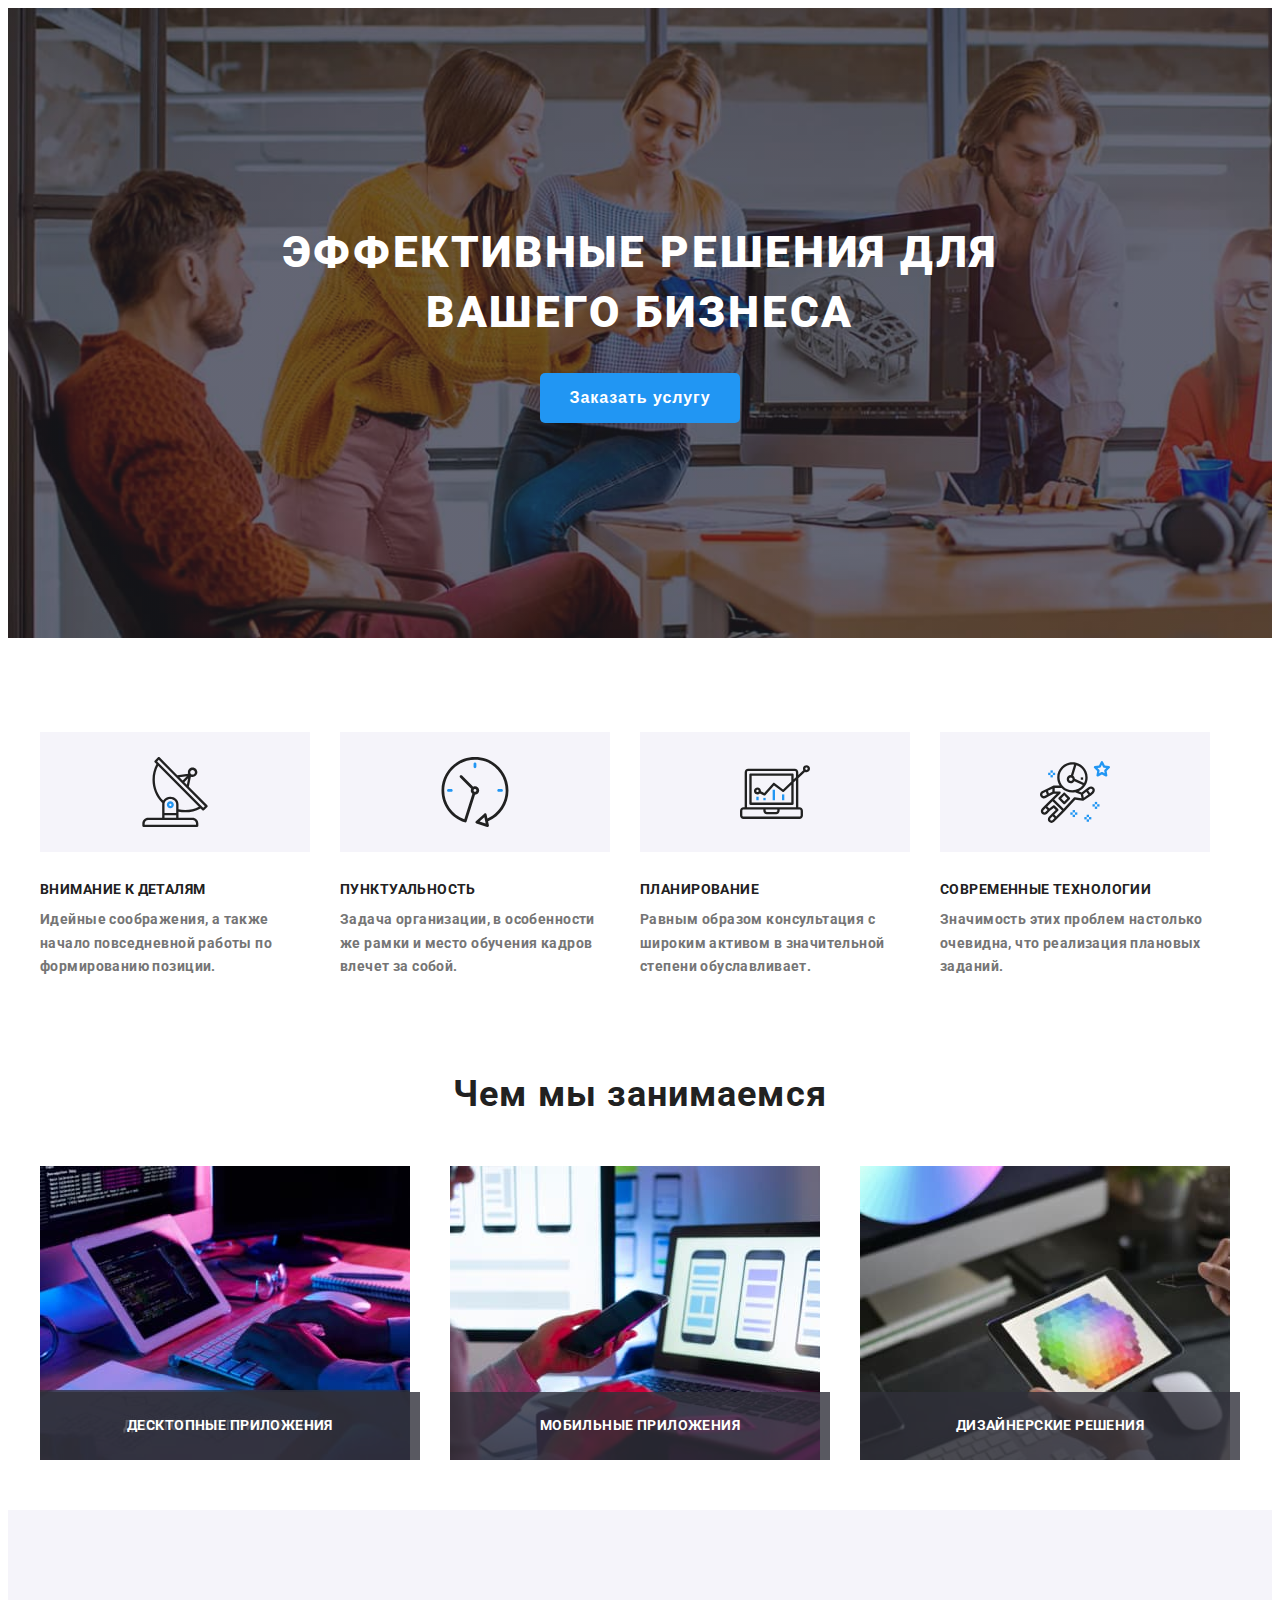
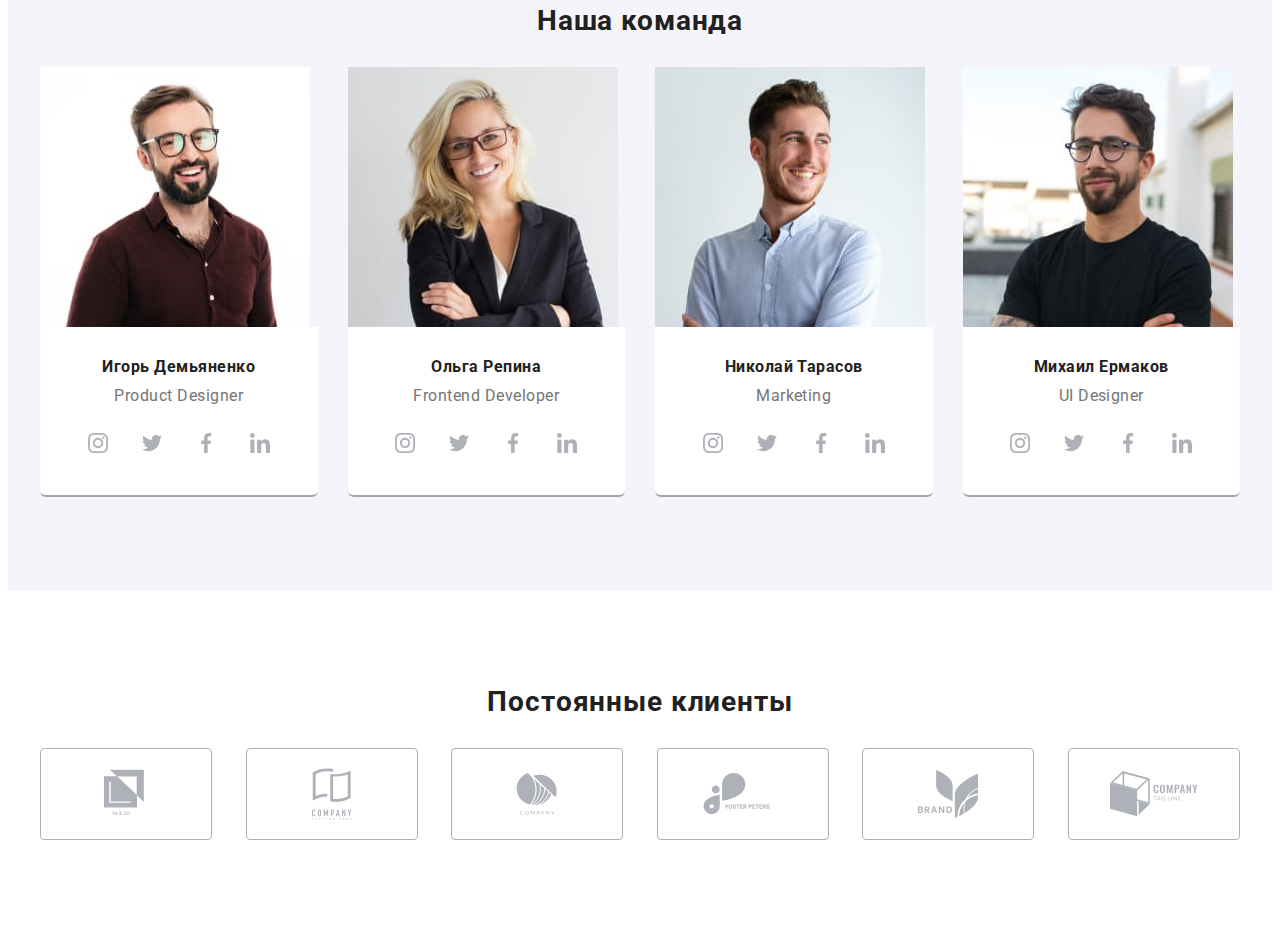
==== commit 4a27288e: "29-03" ====
--- a/index.html
+++ b/index.html
@@ -331,7 +331,7 @@
 
       <!--===============================Постоянные клиенты-->
 
-      <!-- <section class="regular-client section">
+      <section class="regular-client section">
         <div class="container">
           <h2 class="section-title">Постоянные клиенты</h2>
           <ul class="regular-client-list">
@@ -381,7 +381,7 @@
           </ul>
         </div>
 
-      </section> -->
+      </section>
     </main>
     <!--===============================Подвал сайта-->
 
--- a/css/main.min.css
+++ b/css/main.min.css
@@ -1,2 +1,2 @@
-:root{--primary-text-color: #757575;--primary-section-text-color: #ffffff;--primary-section-background-color: #2f303a;--footer-section-background-color: #2f303a;--footer-social-background-color: rgba(255, 255, 255, 0.1);--title-text-color: #212121;--accent-color: #2196f3;--primary-background-color: #ffffff;--second-background-color: #f5f4fa;--logo-header-color: #000000;--logo-footer-color: #ffffff;--communication-footer-color: rgb(255, 255, 255, 0.6);--color-text-btn: #ffffff;--btn-hover-color: #188ce8;--social-primary-color: #afb1b8;--regular-client-link-primary-color: #afb1b8;--social-second-color: #ffffff;--portfoleo-project-list-text-color: #ffffff}.visually-hidden{position:absolute !important;clip:rect(1px 1px 1px 1px);clip:rect(1px, 1px, 1px, 1px);padding:0 !important;border:0 !important;height:1px !important;width:1px !important;overflow:hidden}h1,h2,h3,h4,h5,h6,p{margin:0}ul{list-style:none;margin:0;padding:0}img{display:block}body{font-family:'Roboto', sans-serif;letter-spacing:0.03em;color:var(--primary-text-color);background-color:var(---primary-background-color)}.container{width:100%;margin:0 auto;padding:0 15px}@media screen and (min-width: 480px){.container{max-width:480px;padding:0 15px}}@media screen and (min-width: 768px){.container{max-width:768px}}@media screen and (min-width: 1200px){.container{max-width:1200px;padding:0 15px}}@media screen and (min-width: 1600px){.container{max-width:1600px;padding:0 215px}}.section-title{color:var(--title-text-color)}.section-list{color:var(--title-text-color)}.section{padding-top:60px;padding-bottom:60px}@media screen and (min-width: 768px){.section{padding-top:26px;padding-bottom:26px}}@media screen and (min-width: 1200px){.section{padding-top:94px;padding-bottom:94px}}.hero{background-color:var(--primary-section-background-color);padding:118px 0;background-repeat:no-repeat;background-size:cover}.hero-title{font-weight:900;font-size:26px;line-height:1.62;text-align:center;letter-spacing:0.06em;text-transform:uppercase;color:var(--primary-section-text-color);padding:0 60px;margin:0 auto;margin-bottom:30px;max-width:480px}.hero-btn{font-weight:bold;font-size:16px;line-height:1.87;text-align:center;letter-spacing:0.06em;color:var(--color-text-btn);background-color:var(--accent-color);width:200px;height:50px;margin:0 auto;display:block;border:0px;border-radius:5px}.hero-btn-btn:hover,.hero-btn-btn:focus{color:var(--color-text-btn);background-color:var(--btn-hover-color);transition-duration:250ms;transition-timing-function:cubic-bezier(0.4, 0, 0.2, 1)}@media screen and (min-width: 280px) and (max-width: 767px){.hero{background-image:linear-gradient(rgba(47,48,58,0.4), rgba(47,48,58,0.4)),url(../../images/bg-m@1x.jpg)}}@media screen and (min-device-pixel-ratio: 2) and (min-width: 280px) and (max-width: 767px), screen and (min-resolution: 192dpi) and (min-width: 280px) and (max-width: 767px), screen and (min-resolution: 2dppx) and (min-width: 280px) and (max-width: 767px){.hero{background-image:linear-gradient(rgba(47,48,58,0.4), rgba(47,48,58,0.4)),url(../../images/bg-m@2x.jpg)}}@media screen and (min-width: 768px) and (max-width: 1199px){.hero{background-image:linear-gradient(rgba(47,48,58,0.4), rgba(47,48,58,0.4)),url(../../images/bg-t@1x.jpg)}.hero-title{padding:0 204px;max-width:768px}}@media screen and (min-device-pixel-ratio: 2) and (min-width: 768px) and (max-width: 1199px), screen and (min-resolution: 192dpi) and (min-width: 768px) and (max-width: 1199px), screen and (min-resolution: 2dppx) and (min-width: 768px) and (max-width: 1199px){.hero{background-image:linear-gradient(rgba(47,48,58,0.4), rgba(47,48,58,0.4)),url(../../images/bg-t@2x.jpg)}}@media screen and (min-width: 1200px){.hero{padding:215px 0;background-image:linear-gradient(rgba(47,48,58,0.4), rgba(47,48,58,0.4)),url(../../images/bg-d@1x.jpg)}.hero-title{font-size:44px;line-height:1.36;padding:0 204px;max-width:1200px}}@media screen and (min-device-pixel-ratio: 2) and (min-width: 1200px), screen and (min-resolution: 192dpi) and (min-width: 1200px), screen and (min-resolution: 2dppx) and (min-width: 1200px){.hero{background-image:linear-gradient(rgba(47,48,58,0.4), rgba(47,48,58,0.4)),url(../../images/bg-d@2x.jpg)}}.feature p{font-size:14px;line-height:1.71;padding-top:10px;letter-spacing:0.03em;padding-bottom:30px}.feature h3{font-weight:bold;font-size:14px;line-height:1.14;text-align:center;letter-spacing:0.03em;text-transform:uppercase;width:270px;margin:0 auto}.feature-logo{display:flex;height:120px;background-color:var(--second-background-color);margin-bottom:30px;max-width:450px}.feature-logo-icon{width:70px;height:70px;padding:auto;margin:auto}.container .feature-list{max-width:450px}@media screen and (min-width: 768px){.container .feature-list{font-weight:bold;display:flex;flex-wrap:wrap;margin-left:-30px;margin-top:-30px}.container .feature-list-item{width:calc(100% / 2 - 30px);margin-left:30px;margin-top:30px}.container .feature-list{max-width:768px}.feature h3{text-align:left;margin-left:0}}@media screen and (min-width: 1200px){.container .feature-list{min-width:1200px;margin-left:-30px;margin-top:-30px}.container .feature-list-item{width:calc(100% / 4 - 30px);margin-left:30px;margin-top:30px}.container .feature-list .container .feature-list{max-width:1200px}.feature p{padding-bottom:0}.feature h3{text-align:left}}.business{display:none}@media screen and (min-width: 1200px){.business{display:contents}.business h2{font-weight:bold;font-size:36px;line-height:1.17;text-align:center;letter-spacing:0.03em;padding-bottom:50px}.container .business-list{display:flex;margin-left:-30px;margin-top:-30px;padding-bottom:50px}.container .business-list-item{width:calc(100% / 3 - 30px);margin-left:30px;margin-top:30px;position:relative}.business-list-item-text{font-weight:bold;font-size:14px;line-height:1.14;text-align:center;letter-spacing:0.03em;text-transform:uppercase;color:var(--primary-section-text-color);background:rgba(47,48,58,0.8);padding:26px 0}.business-list-item-text-box{position:absolute;bottom:0;width:100%}}.command{background-color:var(--second-background-color)}.command h2{font-weight:bold;font-size:28px;line-height:1.18;text-align:center;letter-spacing:0.03em;padding-bottom:30px}.command h3{font-weight:bold;font-size:16px;line-height:1.19;text-align:center;margin-bottom:10px}.command p{font-size:16px;line-height:1.19;text-align:center;letter-spacing:0.03em;margin-bottom:16px}.command-wapper{display:block;padding-top:30px;border-bottom:2px solid #a5a5a9;border-bottom-right-radius:6px;border-bottom-left-radius:6px;background-color:var(--primary-background-color)}@media screen and (min-width: 768px){.command-list{display:flex;flex-wrap:wrap;margin-left:-30px;margin-top:-30px}.command-list-item{width:calc(100% / 2 - 30px);margin-left:30px;margin-top:30px}}@media screen and (min-width: 1200px){.command-list{margin-left:-30px;margin-top:-30px}.command-list-item{width:calc(100% / 4 - 30px);margin-left:30px;margin-top:30px}}.social-list{display:flex;justify-content:space-between;max-width:206px;margin:0 auto}.social-list-icon{width:20px;height:20px;fill:var(--social-primary-color)}.social-list-link{display:flex;width:44px;height:44px;border-radius:50%;justify-content:center;align-items:center;margin-bottom:30px;transition-duration:250ms;transition-timing-function:cubic-bezier(0.4, 0, 0.2, 1)}.social-list-link:hover,.social-list-link:focus{background-color:var(--accent-color)}.social-list-link:hover .social-list-icon,.social-list-link:focus .social-list-icon{fill:var(--social-second-color)}
+:root{--primary-text-color: #757575;--primary-section-text-color: #ffffff;--primary-section-background-color: #2f303a;--footer-section-background-color: #2f303a;--footer-social-background-color: rgba(255, 255, 255, 0.1);--title-text-color: #212121;--accent-color: #2196f3;--primary-background-color: #ffffff;--second-background-color: #f5f4fa;--logo-header-color: #000000;--logo-footer-color: #ffffff;--communication-footer-color: rgb(255, 255, 255, 0.6);--color-text-btn: #ffffff;--btn-hover-color: #188ce8;--social-primary-color: #afb1b8;--regular-client-link-primary-color: #afb1b8;--social-second-color: #ffffff;--portfoleo-project-list-text-color: #ffffff}.visually-hidden{position:absolute !important;clip:rect(1px 1px 1px 1px);clip:rect(1px, 1px, 1px, 1px);padding:0 !important;border:0 !important;height:1px !important;width:1px !important;overflow:hidden}h1,h2,h3,h4,h5,h6,p{margin:0}ul{list-style:none;margin:0;padding:0}img{display:block}body{font-family:'Roboto', sans-serif;letter-spacing:0.03em;color:var(--primary-text-color);background-color:var(---primary-background-color)}.container{width:100%;margin:0 auto;padding:0 15px}@media screen and (min-width: 480px){.container{max-width:480px;padding:0 15px}}@media screen and (min-width: 768px){.container{max-width:768px}}@media screen and (min-width: 1200px){.container{max-width:1200px;padding:0 15px}}@media screen and (min-width: 1600px){.container{max-width:1600px;padding:0 215px}}.section-title{color:var(--title-text-color)}.section-list{color:var(--title-text-color)}.section{padding-top:60px;padding-bottom:60px}@media screen and (min-width: 768px){.section{padding-top:26px;padding-bottom:26px}}@media screen and (min-width: 1200px){.section{padding-top:94px;padding-bottom:94px}}.hero{background-color:var(--primary-section-background-color);padding:118px 0;background-repeat:no-repeat;background-size:cover}.hero-title{font-weight:900;font-size:26px;line-height:1.62;text-align:center;letter-spacing:0.06em;text-transform:uppercase;color:var(--primary-section-text-color);padding:0 60px;margin:0 auto;margin-bottom:30px;max-width:480px}.hero-btn{font-weight:bold;font-size:16px;line-height:1.87;text-align:center;letter-spacing:0.06em;color:var(--color-text-btn);background-color:var(--accent-color);width:200px;height:50px;margin:0 auto;display:block;border:0px;border-radius:5px}.hero-btn-btn:hover,.hero-btn-btn:focus{color:var(--color-text-btn);background-color:var(--btn-hover-color);transition-duration:250ms;transition-timing-function:cubic-bezier(0.4, 0, 0.2, 1)}@media screen and (min-width: 280px) and (max-width: 767px){.hero{background-image:linear-gradient(rgba(47,48,58,0.4), rgba(47,48,58,0.4)),url(.././images/bg-m@1x.jpg)}}@media screen and (min-device-pixel-ratio: 2) and (min-width: 280px) and (max-width: 767px), screen and (min-resolution: 192dpi) and (min-width: 280px) and (max-width: 767px), screen and (min-resolution: 2dppx) and (min-width: 280px) and (max-width: 767px){.hero{background-image:linear-gradient(rgba(47,48,58,0.4), rgba(47,48,58,0.4)),url(.././images/bg-m@2x.jpg)}}@media screen and (min-width: 768px) and (max-width: 1199px){.hero{background-image:linear-gradient(rgba(47,48,58,0.4), rgba(47,48,58,0.4)),url(.././images/bg-t@1x.jpg)}.hero-title{padding:0 204px;max-width:768px}}@media screen and (min-device-pixel-ratio: 2) and (min-width: 768px) and (max-width: 1199px), screen and (min-resolution: 192dpi) and (min-width: 768px) and (max-width: 1199px), screen and (min-resolution: 2dppx) and (min-width: 768px) and (max-width: 1199px){.hero{background-image:linear-gradient(rgba(47,48,58,0.4), rgba(47,48,58,0.4)),url(.././images/bg-t@2x.jpg)}}@media screen and (min-width: 1200px){.hero{padding:215px 0;background-image:linear-gradient(rgba(47,48,58,0.4), rgba(47,48,58,0.4)),url(.././images/bg-d@1x.jpg)}.hero-title{font-size:44px;line-height:1.36;padding:0 204px;max-width:1200px}}@media screen and (min-device-pixel-ratio: 2) and (min-width: 1200px), screen and (min-resolution: 192dpi) and (min-width: 1200px), screen and (min-resolution: 2dppx) and (min-width: 1200px){.hero{background-image:linear-gradient(rgba(47,48,58,0.4), rgba(47,48,58,0.4)),url(.././images/bg-d@2x.jpg)}}.feature p{font-size:14px;line-height:1.71;padding-top:10px;letter-spacing:0.03em;padding-bottom:30px}.feature h3{font-weight:bold;font-size:14px;line-height:1.14;text-align:center;letter-spacing:0.03em;text-transform:uppercase;width:270px;margin:0 auto}.feature-logo{display:flex;height:120px;background-color:var(--second-background-color);margin-bottom:30px;max-width:450px}.feature-logo-icon{width:70px;height:70px;padding:auto;margin:auto}.container .feature-list{max-width:450px}@media screen and (min-width: 768px){.container .feature-list{font-weight:bold;display:flex;flex-wrap:wrap;margin-left:-30px;margin-top:-30px}.container .feature-list-item{width:calc(100% / 2 - 30px);margin-left:30px;margin-top:30px}.container .feature-list{max-width:768px}.feature h3{text-align:left;margin-left:0}}@media screen and (min-width: 1200px){.container .feature-list{min-width:1200px;margin-left:-30px;margin-top:-30px}.container .feature-list-item{width:calc(100% / 4 - 30px);margin-left:30px;margin-top:30px}.container .feature-list .container .feature-list{max-width:1200px}.feature p{padding-bottom:0}.feature h3{text-align:left}}.business{display:none}@media screen and (min-width: 1200px){.business{display:contents}.business h2{font-weight:bold;font-size:36px;line-height:1.17;text-align:center;letter-spacing:0.03em;padding-bottom:50px}.container .business-list{display:flex;margin-left:-30px;margin-top:-30px;padding-bottom:50px}.container .business-list-item{width:calc(100% / 3 - 30px);margin-left:30px;margin-top:30px;position:relative}.business-list-item-text{font-weight:bold;font-size:14px;line-height:1.14;text-align:center;letter-spacing:0.03em;text-transform:uppercase;color:var(--primary-section-text-color);background:rgba(47,48,58,0.8);padding:26px 0}.business-list-item-text-box{position:absolute;bottom:0;width:100%}}.command{background-color:var(--second-background-color)}.command h2{font-weight:bold;font-size:28px;line-height:1.18;text-align:center;letter-spacing:0.03em;padding-bottom:30px}.command h3{font-weight:bold;font-size:16px;line-height:1.19;text-align:center;margin-bottom:10px}.command p{font-size:16px;line-height:1.19;text-align:center;letter-spacing:0.03em;margin-bottom:16px}.command-wapper{display:block;padding-top:30px;border-bottom:2px solid #a5a5a9;border-bottom-right-radius:6px;border-bottom-left-radius:6px;background-color:var(--primary-background-color)}@media screen and (min-width: 768px){.command-list{display:flex;flex-wrap:wrap;margin-left:-30px;margin-top:-30px}.command-list-item{width:calc(100% / 2 - 30px);margin-left:30px;margin-top:30px}}@media screen and (min-width: 1200px){.command-list{margin-left:-30px;margin-top:-30px}.command-list-item{width:calc(100% / 4 - 30px);margin-left:30px;margin-top:30px}}.social-list{display:flex;justify-content:space-between;max-width:206px;margin:0 auto}.social-list-icon{width:20px;height:20px;fill:var(--social-primary-color)}.social-list-link{display:flex;width:44px;height:44px;border-radius:50%;justify-content:center;align-items:center;margin-bottom:30px;transition-duration:250ms;transition-timing-function:cubic-bezier(0.4, 0, 0.2, 1)}.social-list-link:hover,.social-list-link:focus{background-color:var(--accent-color)}.social-list-link:hover .social-list-icon,.social-list-link:focus .social-list-icon{fill:var(--social-second-color)}.regular-client h2{font-weight:bold;font-size:28px;line-height:1.18;text-align:center;letter-spacing:0.03em;padding-bottom:30px}.regular-client-list{display:flex;flex-wrap:wrap;justify-content:center}.regular-client-item{padding-bottom:30px}.regular-client-link{display:flex;width:210px;height:90px;justify-content:center;align-items:center;border:1px solid var(--regular-client-link-primary-color);border-radius:4px;fill:var(--regular-client-link-primary-color);transition-duration:250ms;transition-timing-function:cubic-bezier(0.4, 0, 0.2, 1)}.regular-client-link:hover,.regular-client-link:focus{fill:var(--accent-color);border-color:var(--accent-color)}@media screen and (min-width: 450px){.regular-client-list{justify-content:space-between}}@media screen and (min-width: 768px){.regular-client-link{width:226px}}@media screen and (min-width: 1200px){.regular-client-link{width:170px}.regular-client-item{padding-bottom:0}}
 /*# sourceMappingURL=main.min.css.map */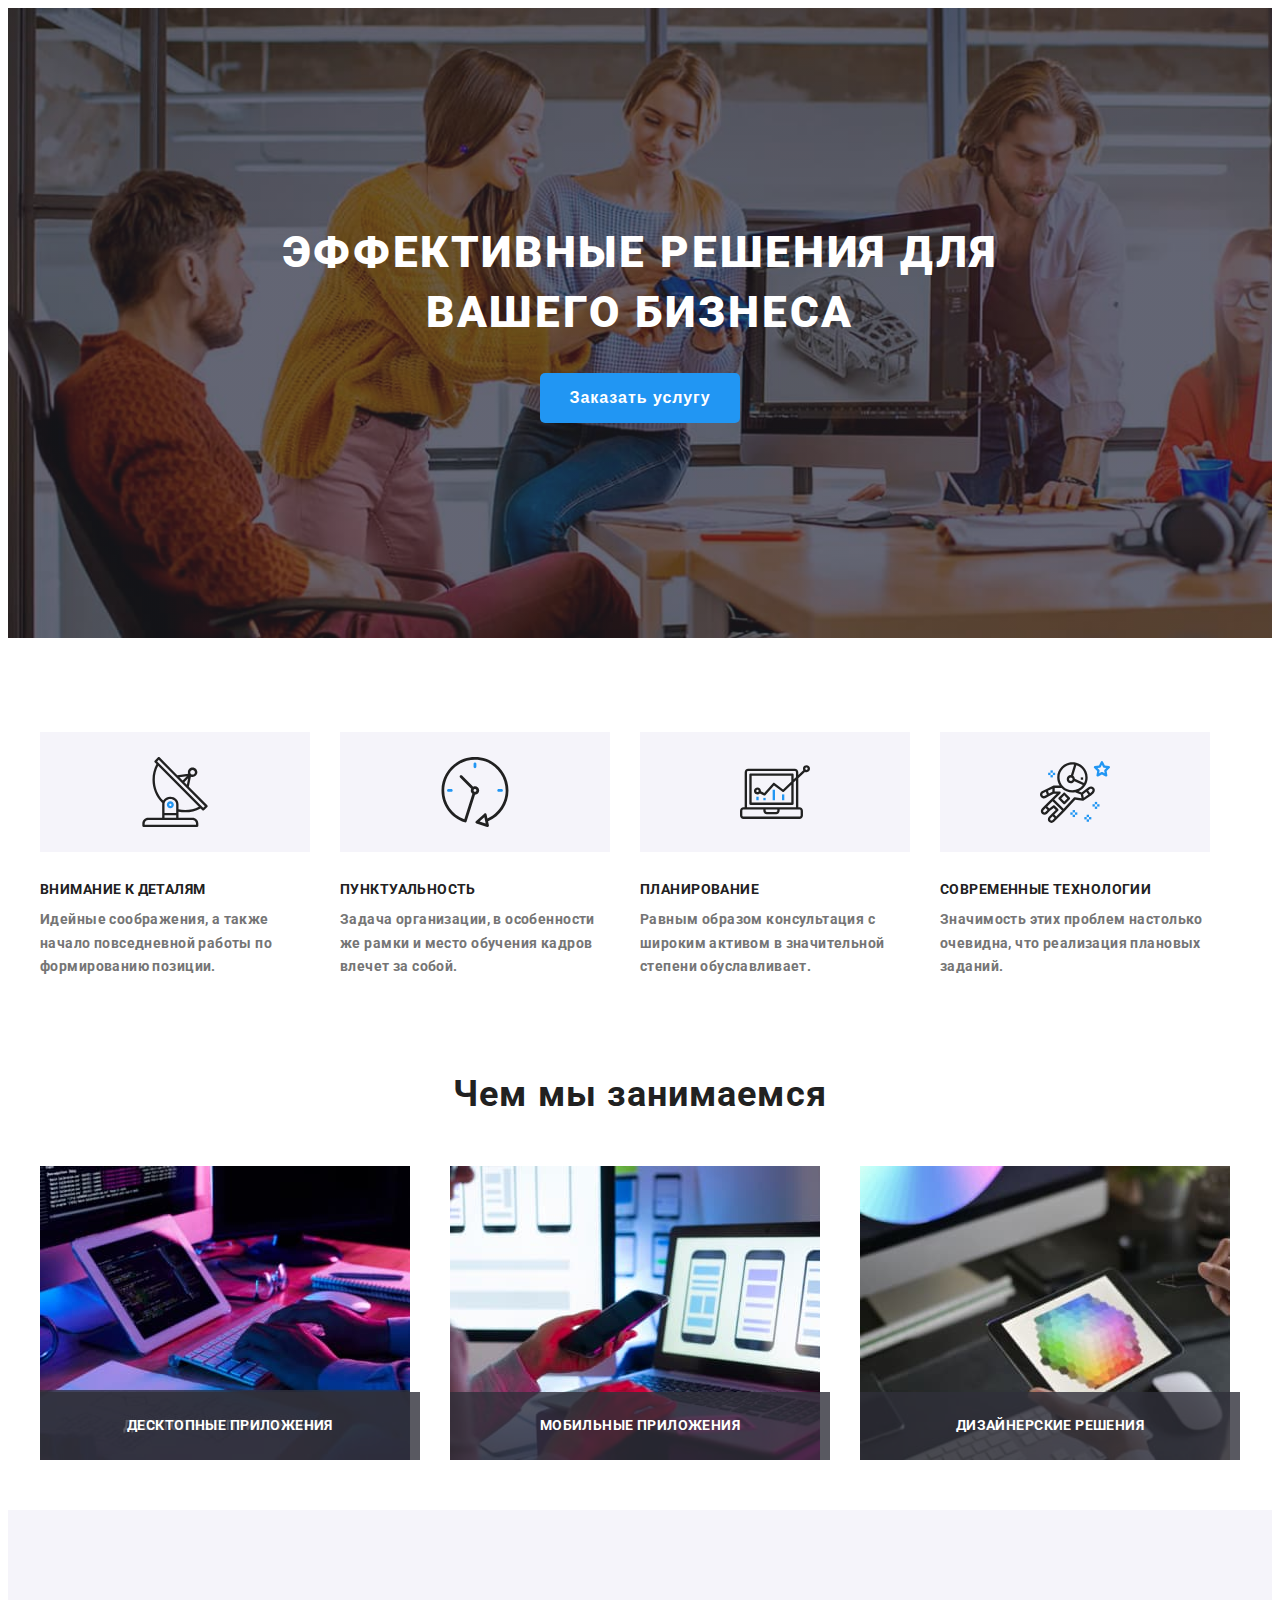
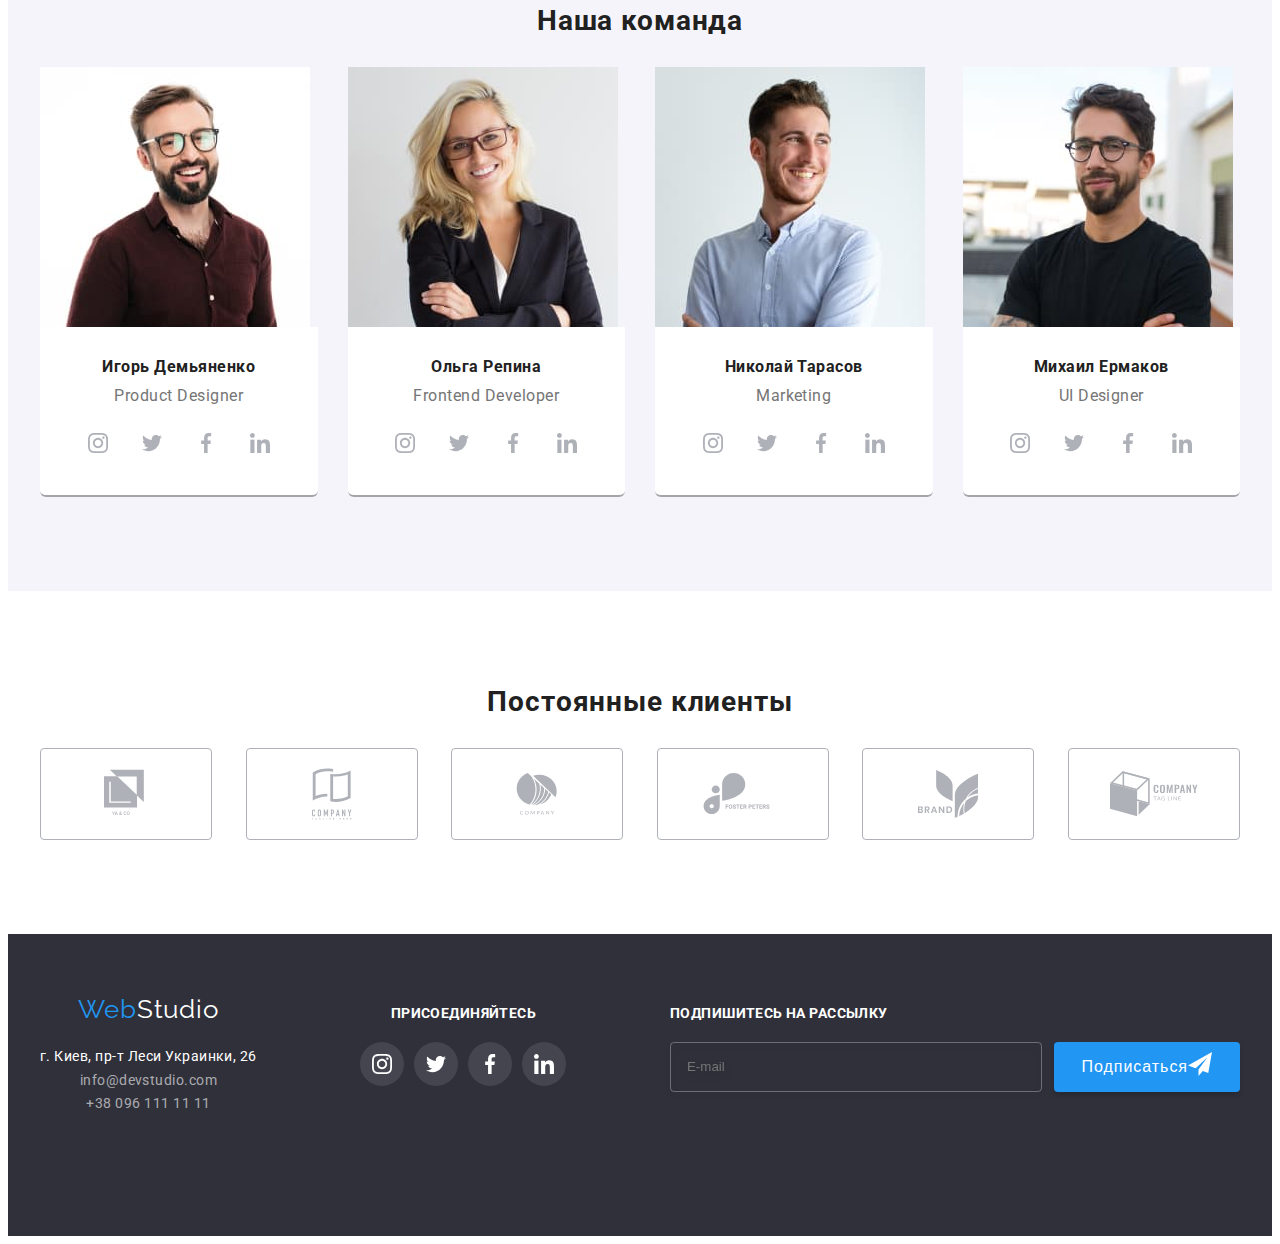
==== commit 8abe6853: "footer" ====
--- a/index.html
+++ b/index.html
@@ -385,12 +385,10 @@
     </main>
     <!--===============================Подвал сайта-->
 
-    <!-- <footer>
-      <div class="container"> -->
-
-        <!--===============================Логотип-->
-
-        <!-- <div class="footer-address">
+    <footer>
+      <div class="container">
+
+        <div class="footer-address">
           <a href="./index.html" class="logo-footer"><span>Web</span>Studio</a>
           <address class="address">
             <p>г. Киев, пр-т Леси Украинки, 26</p>
@@ -430,8 +428,8 @@
           </ul>
         </div>
         <div class="footer-subscription-box">
-          <form action="#">
-            <p>Подпишитесь на рассылку</p>
+          <p>Подпишитесь на рассылку</p>
+          <form action="#" class="footer-form">
             <label class="footer-subscription">
               <input name="footer-subscription-user-email" class="footer-subscription-email" type="email" placeholder="E-mail">
             </label>
@@ -447,7 +445,7 @@
           </form>
         </div>
       </div>
-    </footer> -->
+    </footer>
 
 <!-- ===============================FOOTER=============================== -->
 <!-- ===============================MODAL=============================== -->
--- a/css/main.min.css
+++ b/css/main.min.css
@@ -1,2 +1,2 @@
-:root{--primary-text-color: #757575;--primary-section-text-color: #ffffff;--primary-section-background-color: #2f303a;--footer-section-background-color: #2f303a;--footer-social-background-color: rgba(255, 255, 255, 0.1);--title-text-color: #212121;--accent-color: #2196f3;--primary-background-color: #ffffff;--second-background-color: #f5f4fa;--logo-header-color: #000000;--logo-footer-color: #ffffff;--communication-footer-color: rgb(255, 255, 255, 0.6);--color-text-btn: #ffffff;--btn-hover-color: #188ce8;--social-primary-color: #afb1b8;--regular-client-link-primary-color: #afb1b8;--social-second-color: #ffffff;--portfoleo-project-list-text-color: #ffffff}.visually-hidden{position:absolute !important;clip:rect(1px 1px 1px 1px);clip:rect(1px, 1px, 1px, 1px);padding:0 !important;border:0 !important;height:1px !important;width:1px !important;overflow:hidden}h1,h2,h3,h4,h5,h6,p{margin:0}ul{list-style:none;margin:0;padding:0}img{display:block}body{font-family:'Roboto', sans-serif;letter-spacing:0.03em;color:var(--primary-text-color);background-color:var(---primary-background-color)}.container{width:100%;margin:0 auto;padding:0 15px}@media screen and (min-width: 480px){.container{max-width:480px;padding:0 15px}}@media screen and (min-width: 768px){.container{max-width:768px}}@media screen and (min-width: 1200px){.container{max-width:1200px;padding:0 15px}}@media screen and (min-width: 1600px){.container{max-width:1600px;padding:0 215px}}.section-title{color:var(--title-text-color)}.section-list{color:var(--title-text-color)}.section{padding-top:60px;padding-bottom:60px}@media screen and (min-width: 768px){.section{padding-top:26px;padding-bottom:26px}}@media screen and (min-width: 1200px){.section{padding-top:94px;padding-bottom:94px}}.hero{background-color:var(--primary-section-background-color);padding:118px 0;background-repeat:no-repeat;background-size:cover}.hero-title{font-weight:900;font-size:26px;line-height:1.62;text-align:center;letter-spacing:0.06em;text-transform:uppercase;color:var(--primary-section-text-color);padding:0 60px;margin:0 auto;margin-bottom:30px;max-width:480px}.hero-btn{font-weight:bold;font-size:16px;line-height:1.87;text-align:center;letter-spacing:0.06em;color:var(--color-text-btn);background-color:var(--accent-color);width:200px;height:50px;margin:0 auto;display:block;border:0px;border-radius:5px}.hero-btn-btn:hover,.hero-btn-btn:focus{color:var(--color-text-btn);background-color:var(--btn-hover-color);transition-duration:250ms;transition-timing-function:cubic-bezier(0.4, 0, 0.2, 1)}@media screen and (min-width: 280px) and (max-width: 767px){.hero{background-image:linear-gradient(rgba(47,48,58,0.4), rgba(47,48,58,0.4)),url(.././images/bg-m@1x.jpg)}}@media screen and (min-device-pixel-ratio: 2) and (min-width: 280px) and (max-width: 767px), screen and (min-resolution: 192dpi) and (min-width: 280px) and (max-width: 767px), screen and (min-resolution: 2dppx) and (min-width: 280px) and (max-width: 767px){.hero{background-image:linear-gradient(rgba(47,48,58,0.4), rgba(47,48,58,0.4)),url(.././images/bg-m@2x.jpg)}}@media screen and (min-width: 768px) and (max-width: 1199px){.hero{background-image:linear-gradient(rgba(47,48,58,0.4), rgba(47,48,58,0.4)),url(.././images/bg-t@1x.jpg)}.hero-title{padding:0 204px;max-width:768px}}@media screen and (min-device-pixel-ratio: 2) and (min-width: 768px) and (max-width: 1199px), screen and (min-resolution: 192dpi) and (min-width: 768px) and (max-width: 1199px), screen and (min-resolution: 2dppx) and (min-width: 768px) and (max-width: 1199px){.hero{background-image:linear-gradient(rgba(47,48,58,0.4), rgba(47,48,58,0.4)),url(.././images/bg-t@2x.jpg)}}@media screen and (min-width: 1200px){.hero{padding:215px 0;background-image:linear-gradient(rgba(47,48,58,0.4), rgba(47,48,58,0.4)),url(.././images/bg-d@1x.jpg)}.hero-title{font-size:44px;line-height:1.36;padding:0 204px;max-width:1200px}}@media screen and (min-device-pixel-ratio: 2) and (min-width: 1200px), screen and (min-resolution: 192dpi) and (min-width: 1200px), screen and (min-resolution: 2dppx) and (min-width: 1200px){.hero{background-image:linear-gradient(rgba(47,48,58,0.4), rgba(47,48,58,0.4)),url(.././images/bg-d@2x.jpg)}}.feature p{font-size:14px;line-height:1.71;padding-top:10px;letter-spacing:0.03em;padding-bottom:30px}.feature h3{font-weight:bold;font-size:14px;line-height:1.14;text-align:center;letter-spacing:0.03em;text-transform:uppercase;width:270px;margin:0 auto}.feature-logo{display:flex;height:120px;background-color:var(--second-background-color);margin-bottom:30px;max-width:450px}.feature-logo-icon{width:70px;height:70px;padding:auto;margin:auto}.container .feature-list{max-width:450px}@media screen and (min-width: 768px){.container .feature-list{font-weight:bold;display:flex;flex-wrap:wrap;margin-left:-30px;margin-top:-30px}.container .feature-list-item{width:calc(100% / 2 - 30px);margin-left:30px;margin-top:30px}.container .feature-list{max-width:768px}.feature h3{text-align:left;margin-left:0}}@media screen and (min-width: 1200px){.container .feature-list{min-width:1200px;margin-left:-30px;margin-top:-30px}.container .feature-list-item{width:calc(100% / 4 - 30px);margin-left:30px;margin-top:30px}.container .feature-list .container .feature-list{max-width:1200px}.feature p{padding-bottom:0}.feature h3{text-align:left}}.business{display:none}@media screen and (min-width: 1200px){.business{display:contents}.business h2{font-weight:bold;font-size:36px;line-height:1.17;text-align:center;letter-spacing:0.03em;padding-bottom:50px}.container .business-list{display:flex;margin-left:-30px;margin-top:-30px;padding-bottom:50px}.container .business-list-item{width:calc(100% / 3 - 30px);margin-left:30px;margin-top:30px;position:relative}.business-list-item-text{font-weight:bold;font-size:14px;line-height:1.14;text-align:center;letter-spacing:0.03em;text-transform:uppercase;color:var(--primary-section-text-color);background:rgba(47,48,58,0.8);padding:26px 0}.business-list-item-text-box{position:absolute;bottom:0;width:100%}}.command{background-color:var(--second-background-color)}.command h2{font-weight:bold;font-size:28px;line-height:1.18;text-align:center;letter-spacing:0.03em;padding-bottom:30px}.command h3{font-weight:bold;font-size:16px;line-height:1.19;text-align:center;margin-bottom:10px}.command p{font-size:16px;line-height:1.19;text-align:center;letter-spacing:0.03em;margin-bottom:16px}.command-wapper{display:block;padding-top:30px;border-bottom:2px solid #a5a5a9;border-bottom-right-radius:6px;border-bottom-left-radius:6px;background-color:var(--primary-background-color)}@media screen and (min-width: 768px){.command-list{display:flex;flex-wrap:wrap;margin-left:-30px;margin-top:-30px}.command-list-item{width:calc(100% / 2 - 30px);margin-left:30px;margin-top:30px}}@media screen and (min-width: 1200px){.command-list{margin-left:-30px;margin-top:-30px}.command-list-item{width:calc(100% / 4 - 30px);margin-left:30px;margin-top:30px}}.social-list{display:flex;justify-content:space-between;max-width:206px;margin:0 auto}.social-list-icon{width:20px;height:20px;fill:var(--social-primary-color)}.social-list-link{display:flex;width:44px;height:44px;border-radius:50%;justify-content:center;align-items:center;margin-bottom:30px;transition-duration:250ms;transition-timing-function:cubic-bezier(0.4, 0, 0.2, 1)}.social-list-link:hover,.social-list-link:focus{background-color:var(--accent-color)}.social-list-link:hover .social-list-icon,.social-list-link:focus .social-list-icon{fill:var(--social-second-color)}.regular-client h2{font-weight:bold;font-size:28px;line-height:1.18;text-align:center;letter-spacing:0.03em;padding-bottom:30px}.regular-client-list{display:flex;flex-wrap:wrap;justify-content:center}.regular-client-item{padding-bottom:30px}.regular-client-link{display:flex;width:210px;height:90px;justify-content:center;align-items:center;border:1px solid var(--regular-client-link-primary-color);border-radius:4px;fill:var(--regular-client-link-primary-color);transition-duration:250ms;transition-timing-function:cubic-bezier(0.4, 0, 0.2, 1)}.regular-client-link:hover,.regular-client-link:focus{fill:var(--accent-color);border-color:var(--accent-color)}@media screen and (min-width: 450px){.regular-client-list{justify-content:space-between}}@media screen and (min-width: 768px){.regular-client-link{width:226px}}@media screen and (min-width: 1200px){.regular-client-link{width:170px}.regular-client-item{padding-bottom:0}}
+:root{--primary-text-color: #757575;--primary-section-text-color: #ffffff;--primary-section-background-color: #2f303a;--footer-section-background-color: #2f303a;--footer-social-background-color: rgba(255, 255, 255, 0.1);--title-text-color: #212121;--accent-color: #2196f3;--primary-background-color: #ffffff;--second-background-color: #f5f4fa;--logo-header-color: #000000;--logo-footer-color: #ffffff;--communication-footer-color: rgb(255, 255, 255, 0.6);--color-text-btn: #ffffff;--btn-hover-color: #188ce8;--social-primary-color: #afb1b8;--regular-client-link-primary-color: #afb1b8;--social-second-color: #ffffff;--portfoleo-project-list-text-color: #ffffff}.visually-hidden{position:absolute !important;clip:rect(1px 1px 1px 1px);clip:rect(1px, 1px, 1px, 1px);padding:0 !important;border:0 !important;height:1px !important;width:1px !important;overflow:hidden}h1,h2,h3,h4,h5,h6,p{margin:0}ul{list-style:none;margin:0;padding:0}img{display:block}body{font-family:'Roboto', sans-serif;letter-spacing:0.03em;color:var(--primary-text-color);background-color:var(---primary-background-color)}.container{width:100%;margin:0 auto;padding:0 15px}@media screen and (min-width: 480px){.container{max-width:480px;padding:0 15px}}@media screen and (min-width: 768px){.container{max-width:768px}}@media screen and (min-width: 1200px){.container{max-width:1200px;padding:0 15px}}@media screen and (min-width: 1600px){.container{max-width:1600px;padding:0 215px}}.section-title{color:var(--title-text-color)}.section-list{color:var(--title-text-color)}.section{padding-top:60px;padding-bottom:60px}@media screen and (min-width: 768px){.section{padding-top:26px;padding-bottom:26px}}@media screen and (min-width: 1200px){.section{padding-top:94px;padding-bottom:94px}}.hero{background-color:var(--primary-section-background-color);padding:118px 0;background-repeat:no-repeat;background-size:cover}.hero-title{font-weight:900;font-size:26px;line-height:1.62;text-align:center;letter-spacing:0.06em;text-transform:uppercase;color:var(--primary-section-text-color);padding:0 60px;margin:0 auto;margin-bottom:30px;max-width:480px}.hero-btn{font-weight:bold;font-size:16px;line-height:1.87;text-align:center;letter-spacing:0.06em;color:var(--color-text-btn);background-color:var(--accent-color);width:200px;height:50px;margin:0 auto;display:block;border:0px;border-radius:5px}.hero-btn-btn:hover,.hero-btn-btn:focus{color:var(--color-text-btn);background-color:var(--btn-hover-color);transition-duration:250ms;transition-timing-function:cubic-bezier(0.4, 0, 0.2, 1)}@media screen and (min-width: 280px) and (max-width: 767px){.hero{background-image:linear-gradient(rgba(47,48,58,0.4), rgba(47,48,58,0.4)),url(.././images/bg-m@1x.jpg)}}@media screen and (min-device-pixel-ratio: 2) and (min-width: 280px) and (max-width: 767px), screen and (min-resolution: 192dpi) and (min-width: 280px) and (max-width: 767px), screen and (min-resolution: 2dppx) and (min-width: 280px) and (max-width: 767px){.hero{background-image:linear-gradient(rgba(47,48,58,0.4), rgba(47,48,58,0.4)),url(.././images/bg-m@2x.jpg)}}@media screen and (min-width: 768px) and (max-width: 1199px){.hero{background-image:linear-gradient(rgba(47,48,58,0.4), rgba(47,48,58,0.4)),url(.././images/bg-t@1x.jpg)}.hero-title{padding:0 204px;max-width:768px}}@media screen and (min-device-pixel-ratio: 2) and (min-width: 768px) and (max-width: 1199px), screen and (min-resolution: 192dpi) and (min-width: 768px) and (max-width: 1199px), screen and (min-resolution: 2dppx) and (min-width: 768px) and (max-width: 1199px){.hero{background-image:linear-gradient(rgba(47,48,58,0.4), rgba(47,48,58,0.4)),url(.././images/bg-t@2x.jpg)}}@media screen and (min-width: 1200px){.hero{padding:215px 0;background-image:linear-gradient(rgba(47,48,58,0.4), rgba(47,48,58,0.4)),url(.././images/bg-d@1x.jpg)}.hero-title{font-size:44px;line-height:1.36;padding:0 204px;max-width:1200px}}@media screen and (min-device-pixel-ratio: 2) and (min-width: 1200px), screen and (min-resolution: 192dpi) and (min-width: 1200px), screen and (min-resolution: 2dppx) and (min-width: 1200px){.hero{background-image:linear-gradient(rgba(47,48,58,0.4), rgba(47,48,58,0.4)),url(.././images/bg-d@2x.jpg)}}.feature p{font-size:14px;line-height:1.71;padding-top:10px;letter-spacing:0.03em;padding-bottom:30px}.feature h3{font-weight:bold;font-size:14px;line-height:1.14;text-align:center;letter-spacing:0.03em;text-transform:uppercase;width:270px;margin:0 auto}.feature-logo{display:flex;height:120px;background-color:var(--second-background-color);margin-bottom:30px;max-width:450px}.feature-logo-icon{width:70px;height:70px;padding:auto;margin:auto}.container .feature-list{max-width:450px}@media screen and (min-width: 768px){.container .feature-list{font-weight:bold;display:flex;flex-wrap:wrap;margin-left:-30px;margin-top:-30px}.container .feature-list-item{width:calc(100% / 2 - 30px);margin-left:30px;margin-top:30px}.container .feature-list{max-width:768px}.feature h3{text-align:left;margin-left:0}}@media screen and (min-width: 1200px){.container .feature-list{min-width:1200px;margin-left:-30px;margin-top:-30px}.container .feature-list-item{width:calc(100% / 4 - 30px);margin-left:30px;margin-top:30px}.container .feature-list .container .feature-list{max-width:1200px}.feature p{padding-bottom:0}.feature h3{text-align:left}}.business{display:none}@media screen and (min-width: 1200px){.business{display:contents}.business h2{font-weight:bold;font-size:36px;line-height:1.17;text-align:center;letter-spacing:0.03em;padding-bottom:50px}.container .business-list{display:flex;margin-left:-30px;margin-top:-30px;padding-bottom:50px}.container .business-list-item{width:calc(100% / 3 - 30px);margin-left:30px;margin-top:30px;position:relative}.business-list-item-text{font-weight:bold;font-size:14px;line-height:1.14;text-align:center;letter-spacing:0.03em;text-transform:uppercase;color:var(--primary-section-text-color);background:rgba(47,48,58,0.8);padding:26px 0}.business-list-item-text-box{position:absolute;bottom:0;width:100%}}.command{background-color:var(--second-background-color)}.command h2{font-weight:bold;font-size:28px;line-height:1.18;text-align:center;letter-spacing:0.03em;padding-bottom:30px}.command h3{font-weight:bold;font-size:16px;line-height:1.19;text-align:center;margin-bottom:10px}.command p{font-size:16px;line-height:1.19;text-align:center;letter-spacing:0.03em;margin-bottom:16px}.command-wapper{display:block;padding-top:30px;border-bottom:2px solid #a5a5a9;border-bottom-right-radius:6px;border-bottom-left-radius:6px;background-color:var(--primary-background-color)}@media screen and (min-width: 768px){.command-list{display:flex;flex-wrap:wrap;margin-left:-30px;margin-top:-30px}.command-list-item{width:calc(100% / 2 - 30px);margin-left:30px;margin-top:30px}}@media screen and (min-width: 1200px){.command-list{margin-left:-30px;margin-top:-30px}.command-list-item{width:calc(100% / 4 - 30px);margin-left:30px;margin-top:30px}}.social-list{display:flex;justify-content:space-between;max-width:206px;margin:0 auto}.social-list-icon{width:20px;height:20px;fill:var(--social-primary-color)}.social-list-link{display:flex;width:44px;height:44px;border-radius:50%;justify-content:center;align-items:center;margin-bottom:30px;transition-duration:250ms;transition-timing-function:cubic-bezier(0.4, 0, 0.2, 1)}.social-list-link:hover,.social-list-link:focus{background-color:var(--accent-color)}.social-list-link:hover .social-list-icon,.social-list-link:focus .social-list-icon{fill:var(--social-second-color)}.regular-client h2{font-weight:bold;font-size:28px;line-height:1.18;text-align:center;letter-spacing:0.03em;padding-bottom:30px}.regular-client-list{display:flex;flex-wrap:wrap;justify-content:space-between}.regular-client-item{padding-bottom:30px}.regular-client-link{display:flex;width:210px;height:90px;justify-content:center;align-items:center;border:1px solid var(--regular-client-link-primary-color);border-radius:4px;fill:var(--regular-client-link-primary-color);transition-duration:250ms;transition-timing-function:cubic-bezier(0.4, 0, 0.2, 1)}.regular-client-link:hover,.regular-client-link:focus{fill:var(--accent-color);border-color:var(--accent-color)}@media screen and (min-width: 768px){.regular-client-link{width:226px}}@media screen and (min-width: 1200px){.regular-client-link{width:170px}.regular-client-item{padding-bottom:0}}footer{color:var(--logo-footer-color);background-color:var(--footer-section-background-color);display:flex;justify-content:flex-start}footer .container{display:block;padding:60px 15px;text-align:center}.logo-footer{font-family:'Raleway', sans-serif;font-size:26px;line-height:1.19;letter-spacing:0.03em;text-decoration:none;color:var(--logo-footer-color);padding-bottom:20px}.logo-footer span{color:var(--accent-color)}.address{font-size:14px;font-style:normal;line-height:1.71;padding-top:20px;text-align:center;padding-bottom:60px}.communication-footer .link{font-size:14px;line-height:1.71;color:var(--communication-footer-color);text-decoration:none;padding-top:10px;transition-duration:250ms;transition-timing-function:cubic-bezier(0.4, 0, 0.2, 1)}.communication-footer .link:hover,.communication-footer .link:focus{color:var(--accent-color)}.footer-social{display:flex;flex-direction:column;width:206px;height:80px;margin:0 auto;margin-bottom:60px;margin-top:12px}.footer-social p{font-weight:bold;font-size:14px;line-height:1.14;letter-spacing:0.03em;text-transform:uppercase;color:var(--primary-section-text-color);margin-bottom:20px}.footer-social-list{display:flex;justify-content:space-between;width:206px}.footer-social-list-item{width:44px;height:44px;background-color:var(--footer-social-background-color);border-radius:50%}.footer-social-list-icon{width:20px;height:20px;fill:var(--logo-footer-color)}.footer-social-list-link{display:flex;width:44px;height:44px;border-radius:50%;justify-content:center;align-items:center;margin-bottom:30px;transition-duration:250ms;transition-timing-function:cubic-bezier(0.4, 0, 0.2, 1)}.footer-social-list-link:hover,.footer-social-list-link:focus{fill:var(--social-second-color);background-color:var(--accent-color)}.footer-subscription-box{margin-top:12px}.footer-subscription-box p{font-weight:bold;font-size:14px;line-height:1.14;text-align:center;letter-spacing:0.03em;text-transform:uppercase;padding-bottom:20px}.footer-subscription-box span{display:flex;justify-content:space-between}.footer-form{display:flex;flex-direction:column;align-items:center}.footer-subscription-btn{font-size:16px;line-height:1.87;letter-spacing:0.06em;color:var(--primary-section-text-color);width:200px;height:50px;padding:10px 28px;background:var(--accent-color);box-shadow:0px 4px 4px rgba(0,0,0,0.15);border-radius:4px;margin-top:20px;border:none;cursor:pointer}.footer-subscription{width:100%}.footer-subscription-email{height:50px;padding:16px;width:100%;margin:0 auto;border:1px solid rgba(255,255,255,0.3);box-sizing:border-box;filter:drop-shadow(0px 4px 4px rgba(0,0,0,0.15));border-radius:4px;background:none;color:var(--primary-section-text-color)}@media screen and (min-width: 768px){footer .container{display:flex;justify-content:center;flex-wrap:wrap}.footer-address{padding-left:72px}.footer-social-list{width:206px;justify-content:space-between}.footer-subscription-box{width:450px}.footer-subscription{width:450px}}@media screen and (min-width: 1200px){.footer-form{flex-direction:row;align-items:center}.footer-subscription-btn{margin:0;margin-left:12px}.footer-subscription-box{width:570px}.footer-subscription-box p{text-align:left}.footer-address{padding-left:0}}
 /*# sourceMappingURL=main.min.css.map */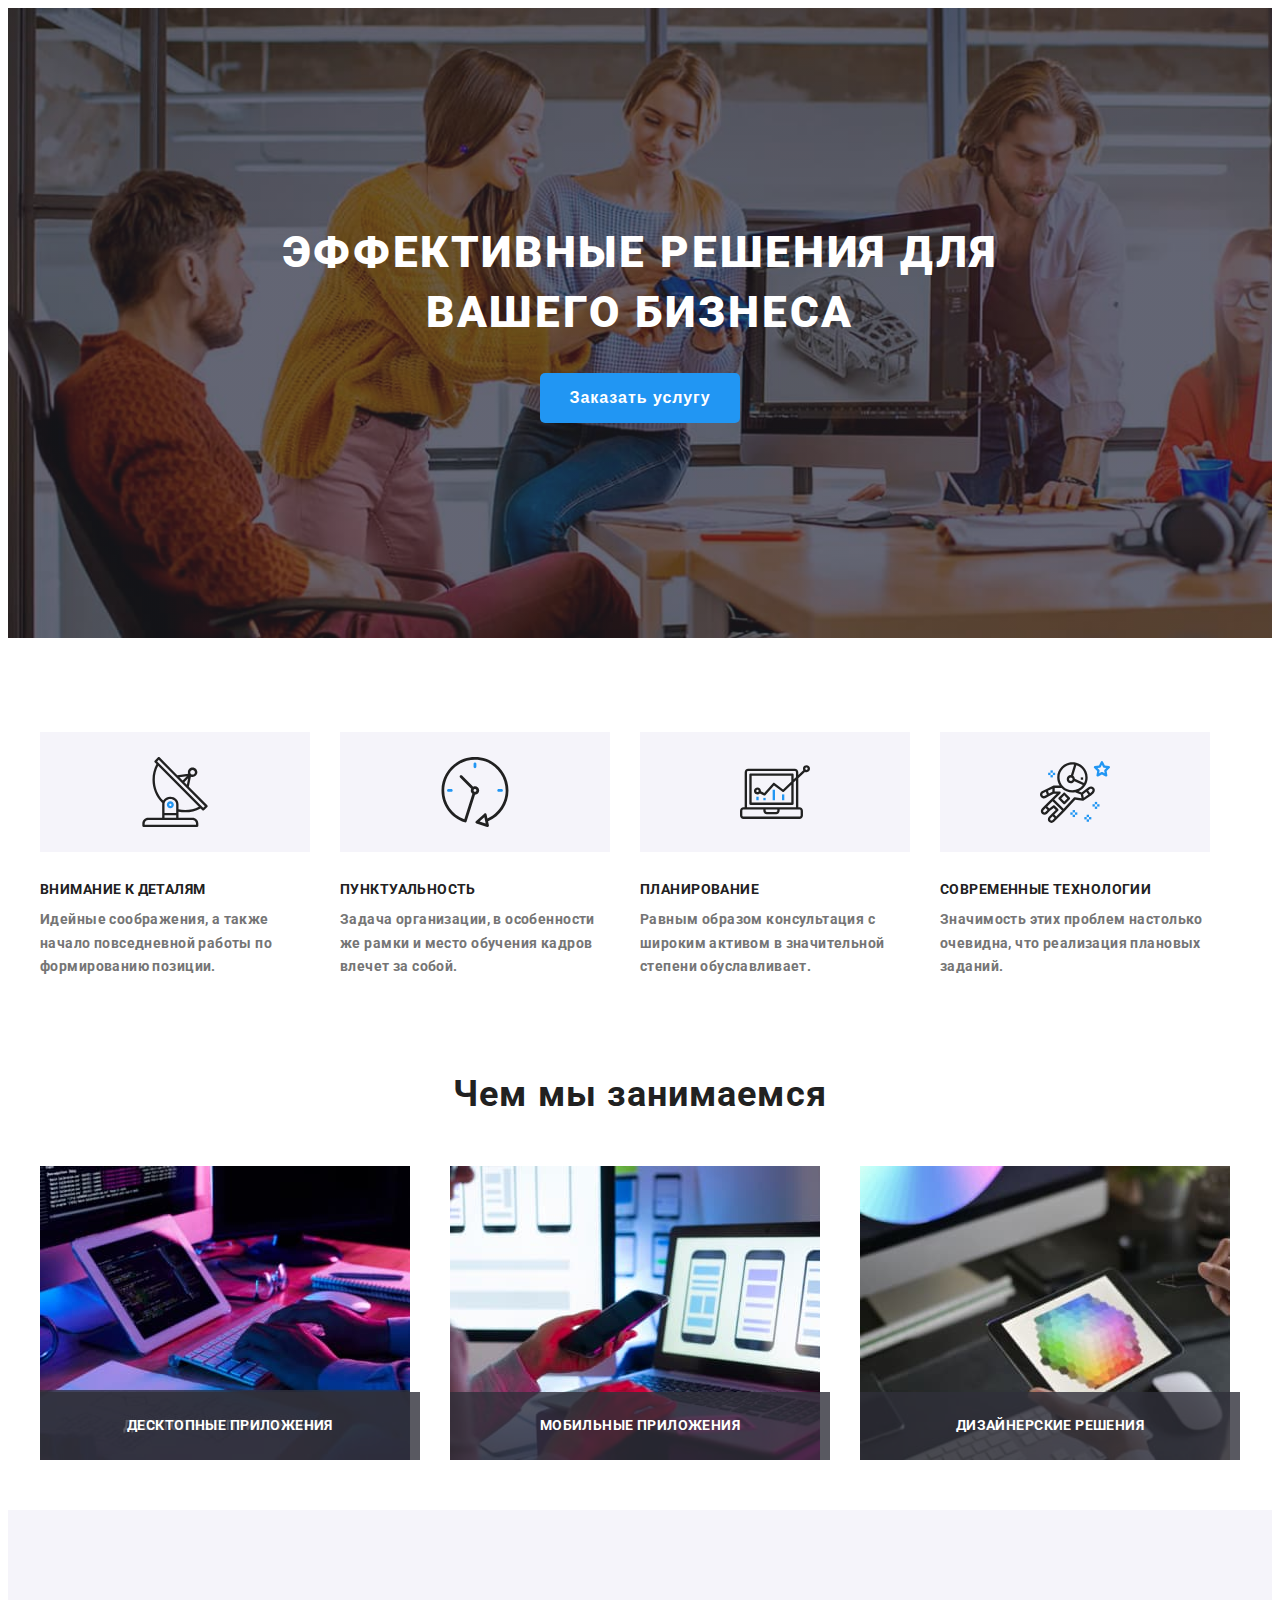
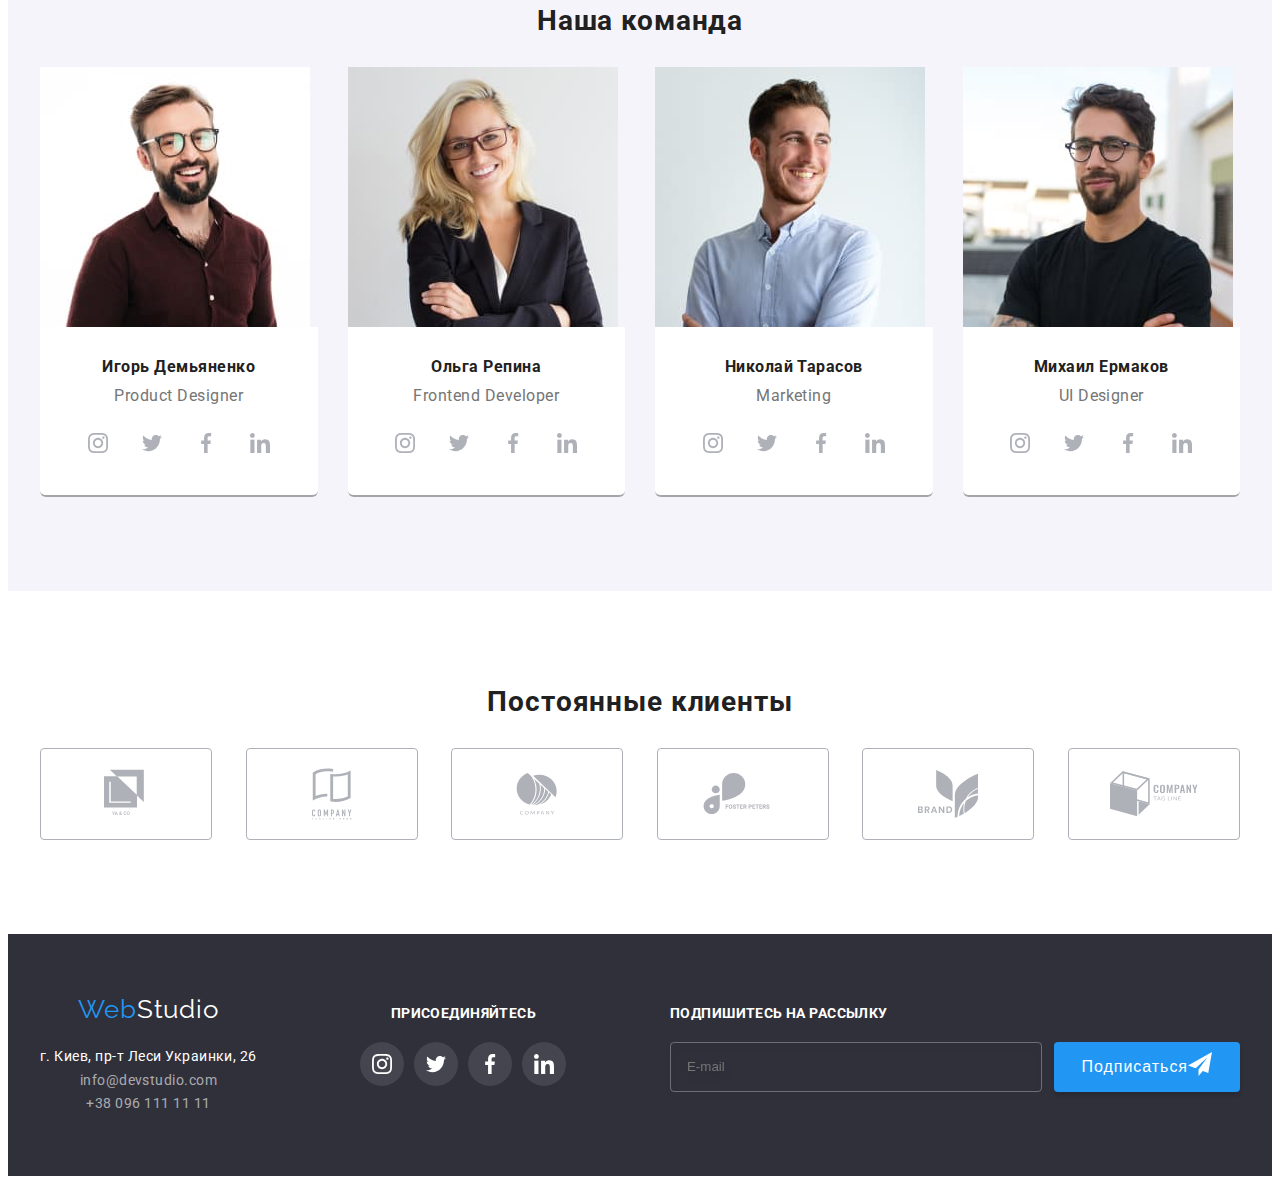
==== commit 39eb82cb: "no head" ====
--- a/index.html
+++ b/index.html
@@ -451,7 +451,7 @@
 <!-- ===============================MODAL=============================== -->
 
 
-    <!-- <div class="backdrop is-hidden" data-modal>
+    <div class="backdrop is-hidden" data-modal>
       <div class="modal">
         <button type="button" class="modal-close-btn" data-modal-close>
           <svg class="modal-close-btn-icon" width="18" height="18">
@@ -503,7 +503,7 @@
 
 
       </div>
-    </div> -->
+    </div>
     
 
 
--- a/css/main.min.css
+++ b/css/main.min.css
@@ -1,2 +1,2 @@
-:root{--primary-text-color: #757575;--primary-section-text-color: #ffffff;--primary-section-background-color: #2f303a;--footer-section-background-color: #2f303a;--footer-social-background-color: rgba(255, 255, 255, 0.1);--title-text-color: #212121;--accent-color: #2196f3;--primary-background-color: #ffffff;--second-background-color: #f5f4fa;--logo-header-color: #000000;--logo-footer-color: #ffffff;--communication-footer-color: rgb(255, 255, 255, 0.6);--color-text-btn: #ffffff;--btn-hover-color: #188ce8;--social-primary-color: #afb1b8;--regular-client-link-primary-color: #afb1b8;--social-second-color: #ffffff;--portfoleo-project-list-text-color: #ffffff}.visually-hidden{position:absolute !important;clip:rect(1px 1px 1px 1px);clip:rect(1px, 1px, 1px, 1px);padding:0 !important;border:0 !important;height:1px !important;width:1px !important;overflow:hidden}h1,h2,h3,h4,h5,h6,p{margin:0}ul{list-style:none;margin:0;padding:0}img{display:block}body{font-family:'Roboto', sans-serif;letter-spacing:0.03em;color:var(--primary-text-color);background-color:var(---primary-background-color)}.container{width:100%;margin:0 auto;padding:0 15px}@media screen and (min-width: 480px){.container{max-width:480px;padding:0 15px}}@media screen and (min-width: 768px){.container{max-width:768px}}@media screen and (min-width: 1200px){.container{max-width:1200px;padding:0 15px}}@media screen and (min-width: 1600px){.container{max-width:1600px;padding:0 215px}}.section-title{color:var(--title-text-color)}.section-list{color:var(--title-text-color)}.section{padding-top:60px;padding-bottom:60px}@media screen and (min-width: 768px){.section{padding-top:26px;padding-bottom:26px}}@media screen and (min-width: 1200px){.section{padding-top:94px;padding-bottom:94px}}.hero{background-color:var(--primary-section-background-color);padding:118px 0;background-repeat:no-repeat;background-size:cover}.hero-title{font-weight:900;font-size:26px;line-height:1.62;text-align:center;letter-spacing:0.06em;text-transform:uppercase;color:var(--primary-section-text-color);padding:0 60px;margin:0 auto;margin-bottom:30px;max-width:480px}.hero-btn{font-weight:bold;font-size:16px;line-height:1.87;text-align:center;letter-spacing:0.06em;color:var(--color-text-btn);background-color:var(--accent-color);width:200px;height:50px;margin:0 auto;display:block;border:0px;border-radius:5px}.hero-btn-btn:hover,.hero-btn-btn:focus{color:var(--color-text-btn);background-color:var(--btn-hover-color);transition-duration:250ms;transition-timing-function:cubic-bezier(0.4, 0, 0.2, 1)}@media screen and (min-width: 280px) and (max-width: 767px){.hero{background-image:linear-gradient(rgba(47,48,58,0.4), rgba(47,48,58,0.4)),url(.././images/bg-m@1x.jpg)}}@media screen and (min-device-pixel-ratio: 2) and (min-width: 280px) and (max-width: 767px), screen and (min-resolution: 192dpi) and (min-width: 280px) and (max-width: 767px), screen and (min-resolution: 2dppx) and (min-width: 280px) and (max-width: 767px){.hero{background-image:linear-gradient(rgba(47,48,58,0.4), rgba(47,48,58,0.4)),url(.././images/bg-m@2x.jpg)}}@media screen and (min-width: 768px) and (max-width: 1199px){.hero{background-image:linear-gradient(rgba(47,48,58,0.4), rgba(47,48,58,0.4)),url(.././images/bg-t@1x.jpg)}.hero-title{padding:0 204px;max-width:768px}}@media screen and (min-device-pixel-ratio: 2) and (min-width: 768px) and (max-width: 1199px), screen and (min-resolution: 192dpi) and (min-width: 768px) and (max-width: 1199px), screen and (min-resolution: 2dppx) and (min-width: 768px) and (max-width: 1199px){.hero{background-image:linear-gradient(rgba(47,48,58,0.4), rgba(47,48,58,0.4)),url(.././images/bg-t@2x.jpg)}}@media screen and (min-width: 1200px){.hero{padding:215px 0;background-image:linear-gradient(rgba(47,48,58,0.4), rgba(47,48,58,0.4)),url(.././images/bg-d@1x.jpg)}.hero-title{font-size:44px;line-height:1.36;padding:0 204px;max-width:1200px}}@media screen and (min-device-pixel-ratio: 2) and (min-width: 1200px), screen and (min-resolution: 192dpi) and (min-width: 1200px), screen and (min-resolution: 2dppx) and (min-width: 1200px){.hero{background-image:linear-gradient(rgba(47,48,58,0.4), rgba(47,48,58,0.4)),url(.././images/bg-d@2x.jpg)}}.feature p{font-size:14px;line-height:1.71;padding-top:10px;letter-spacing:0.03em;padding-bottom:30px}.feature h3{font-weight:bold;font-size:14px;line-height:1.14;text-align:center;letter-spacing:0.03em;text-transform:uppercase;width:270px;margin:0 auto}.feature-logo{display:flex;height:120px;background-color:var(--second-background-color);margin-bottom:30px;max-width:450px}.feature-logo-icon{width:70px;height:70px;padding:auto;margin:auto}.container .feature-list{max-width:450px}@media screen and (min-width: 768px){.container .feature-list{font-weight:bold;display:flex;flex-wrap:wrap;margin-left:-30px;margin-top:-30px}.container .feature-list-item{width:calc(100% / 2 - 30px);margin-left:30px;margin-top:30px}.container .feature-list{max-width:768px}.feature h3{text-align:left;margin-left:0}}@media screen and (min-width: 1200px){.container .feature-list{min-width:1200px;margin-left:-30px;margin-top:-30px}.container .feature-list-item{width:calc(100% / 4 - 30px);margin-left:30px;margin-top:30px}.container .feature-list .container .feature-list{max-width:1200px}.feature p{padding-bottom:0}.feature h3{text-align:left}}.business{display:none}@media screen and (min-width: 1200px){.business{display:contents}.business h2{font-weight:bold;font-size:36px;line-height:1.17;text-align:center;letter-spacing:0.03em;padding-bottom:50px}.container .business-list{display:flex;margin-left:-30px;margin-top:-30px;padding-bottom:50px}.container .business-list-item{width:calc(100% / 3 - 30px);margin-left:30px;margin-top:30px;position:relative}.business-list-item-text{font-weight:bold;font-size:14px;line-height:1.14;text-align:center;letter-spacing:0.03em;text-transform:uppercase;color:var(--primary-section-text-color);background:rgba(47,48,58,0.8);padding:26px 0}.business-list-item-text-box{position:absolute;bottom:0;width:100%}}.command{background-color:var(--second-background-color)}.command h2{font-weight:bold;font-size:28px;line-height:1.18;text-align:center;letter-spacing:0.03em;padding-bottom:30px}.command h3{font-weight:bold;font-size:16px;line-height:1.19;text-align:center;margin-bottom:10px}.command p{font-size:16px;line-height:1.19;text-align:center;letter-spacing:0.03em;margin-bottom:16px}.command-wapper{display:block;padding-top:30px;border-bottom:2px solid #a5a5a9;border-bottom-right-radius:6px;border-bottom-left-radius:6px;background-color:var(--primary-background-color)}@media screen and (min-width: 768px){.command-list{display:flex;flex-wrap:wrap;margin-left:-30px;margin-top:-30px}.command-list-item{width:calc(100% / 2 - 30px);margin-left:30px;margin-top:30px}}@media screen and (min-width: 1200px){.command-list{margin-left:-30px;margin-top:-30px}.command-list-item{width:calc(100% / 4 - 30px);margin-left:30px;margin-top:30px}}.social-list{display:flex;justify-content:space-between;max-width:206px;margin:0 auto}.social-list-icon{width:20px;height:20px;fill:var(--social-primary-color)}.social-list-link{display:flex;width:44px;height:44px;border-radius:50%;justify-content:center;align-items:center;margin-bottom:30px;transition-duration:250ms;transition-timing-function:cubic-bezier(0.4, 0, 0.2, 1)}.social-list-link:hover,.social-list-link:focus{background-color:var(--accent-color)}.social-list-link:hover .social-list-icon,.social-list-link:focus .social-list-icon{fill:var(--social-second-color)}.regular-client h2{font-weight:bold;font-size:28px;line-height:1.18;text-align:center;letter-spacing:0.03em;padding-bottom:30px}.regular-client-list{display:flex;flex-wrap:wrap;justify-content:space-between}.regular-client-item{padding-bottom:30px}.regular-client-link{display:flex;width:210px;height:90px;justify-content:center;align-items:center;border:1px solid var(--regular-client-link-primary-color);border-radius:4px;fill:var(--regular-client-link-primary-color);transition-duration:250ms;transition-timing-function:cubic-bezier(0.4, 0, 0.2, 1)}.regular-client-link:hover,.regular-client-link:focus{fill:var(--accent-color);border-color:var(--accent-color)}@media screen and (min-width: 768px){.regular-client-link{width:226px}}@media screen and (min-width: 1200px){.regular-client-link{width:170px}.regular-client-item{padding-bottom:0}}footer{color:var(--logo-footer-color);background-color:var(--footer-section-background-color);display:flex;justify-content:flex-start}footer .container{display:block;padding:60px 15px;text-align:center}.logo-footer{font-family:'Raleway', sans-serif;font-size:26px;line-height:1.19;letter-spacing:0.03em;text-decoration:none;color:var(--logo-footer-color);padding-bottom:20px}.logo-footer span{color:var(--accent-color)}.address{font-size:14px;font-style:normal;line-height:1.71;padding-top:20px;text-align:center;padding-bottom:60px}.communication-footer .link{font-size:14px;line-height:1.71;color:var(--communication-footer-color);text-decoration:none;padding-top:10px;transition-duration:250ms;transition-timing-function:cubic-bezier(0.4, 0, 0.2, 1)}.communication-footer .link:hover,.communication-footer .link:focus{color:var(--accent-color)}.footer-social{display:flex;flex-direction:column;width:206px;height:80px;margin:0 auto;margin-bottom:60px;margin-top:12px}.footer-social p{font-weight:bold;font-size:14px;line-height:1.14;letter-spacing:0.03em;text-transform:uppercase;color:var(--primary-section-text-color);margin-bottom:20px}.footer-social-list{display:flex;justify-content:space-between;width:206px}.footer-social-list-item{width:44px;height:44px;background-color:var(--footer-social-background-color);border-radius:50%}.footer-social-list-icon{width:20px;height:20px;fill:var(--logo-footer-color)}.footer-social-list-link{display:flex;width:44px;height:44px;border-radius:50%;justify-content:center;align-items:center;margin-bottom:30px;transition-duration:250ms;transition-timing-function:cubic-bezier(0.4, 0, 0.2, 1)}.footer-social-list-link:hover,.footer-social-list-link:focus{fill:var(--social-second-color);background-color:var(--accent-color)}.footer-subscription-box{margin-top:12px}.footer-subscription-box p{font-weight:bold;font-size:14px;line-height:1.14;text-align:center;letter-spacing:0.03em;text-transform:uppercase;padding-bottom:20px}.footer-subscription-box span{display:flex;justify-content:space-between}.footer-form{display:flex;flex-direction:column;align-items:center}.footer-subscription-btn{font-size:16px;line-height:1.87;letter-spacing:0.06em;color:var(--primary-section-text-color);width:200px;height:50px;padding:10px 28px;background:var(--accent-color);box-shadow:0px 4px 4px rgba(0,0,0,0.15);border-radius:4px;margin-top:20px;border:none;cursor:pointer}.footer-subscription{width:100%}.footer-subscription-email{height:50px;padding:16px;width:100%;margin:0 auto;border:1px solid rgba(255,255,255,0.3);box-sizing:border-box;filter:drop-shadow(0px 4px 4px rgba(0,0,0,0.15));border-radius:4px;background:none;color:var(--primary-section-text-color)}@media screen and (min-width: 768px){footer .container{display:flex;justify-content:center;flex-wrap:wrap}.footer-address{padding-left:72px}.footer-social-list{width:206px;justify-content:space-between}.footer-subscription-box{width:450px}.footer-subscription{width:450px}}@media screen and (min-width: 1200px){.footer-form{flex-direction:row;align-items:center}.footer-subscription-btn{margin:0;margin-left:12px}.footer-subscription-box{width:570px}.footer-subscription-box p{text-align:left}.footer-address{padding-left:0}}
+:root{--primary-text-color: #757575;--primary-section-text-color: #ffffff;--primary-section-background-color: #2f303a;--footer-section-background-color: #2f303a;--footer-social-background-color: rgba(255, 255, 255, 0.1);--title-text-color: #212121;--accent-color: #2196f3;--primary-background-color: #ffffff;--second-background-color: #f5f4fa;--logo-header-color: #000000;--logo-footer-color: #ffffff;--communication-footer-color: rgb(255, 255, 255, 0.6);--color-text-btn: #ffffff;--btn-hover-color: #188ce8;--social-primary-color: #afb1b8;--regular-client-link-primary-color: #afb1b8;--social-second-color: #ffffff;--portfoleo-project-list-text-color: #ffffff}.visually-hidden{position:absolute !important;clip:rect(1px 1px 1px 1px);clip:rect(1px, 1px, 1px, 1px);padding:0 !important;border:0 !important;height:1px !important;width:1px !important;overflow:hidden}h1,h2,h3,h4,h5,h6,p{margin:0}ul{list-style:none;margin:0;padding:0}img{display:block}body{font-family:'Roboto', sans-serif;letter-spacing:0.03em;color:var(--primary-text-color);background-color:var(---primary-background-color)}.container{width:100%;margin:0 auto;padding:0 15px}@media screen and (min-width: 480px){.container{max-width:480px;padding:0 15px}}@media screen and (min-width: 768px){.container{max-width:768px}}@media screen and (min-width: 1200px){.container{max-width:1200px;padding:0 15px}}@media screen and (min-width: 1600px){.container{max-width:1600px;padding:0 215px}}.section-title{color:var(--title-text-color)}.section-list{color:var(--title-text-color)}.section{padding-top:60px;padding-bottom:60px}@media screen and (min-width: 768px){.section{padding-top:26px;padding-bottom:26px}}@media screen and (min-width: 1200px){.section{padding-top:94px;padding-bottom:94px}}.hero{background-color:var(--primary-section-background-color);padding:118px 0;background-repeat:no-repeat;background-size:cover}.hero-title{font-weight:900;font-size:26px;line-height:1.62;text-align:center;letter-spacing:0.06em;text-transform:uppercase;color:var(--primary-section-text-color);padding:0 60px;margin:0 auto;margin-bottom:30px;max-width:480px}.hero-btn{font-weight:bold;font-size:16px;line-height:1.87;text-align:center;letter-spacing:0.06em;color:var(--color-text-btn);background-color:var(--accent-color);width:200px;height:50px;margin:0 auto;display:block;border:0px;border-radius:5px}.hero-btn-btn:hover,.hero-btn-btn:focus{color:var(--color-text-btn);background-color:var(--btn-hover-color);transition-duration:250ms;transition-timing-function:cubic-bezier(0.4, 0, 0.2, 1)}@media screen and (min-width: 280px) and (max-width: 767px){.hero{background-image:linear-gradient(rgba(47,48,58,0.4), rgba(47,48,58,0.4)),url(.././images/bg-m@1x.jpg)}}@media screen and (min-device-pixel-ratio: 2) and (min-width: 280px) and (max-width: 767px), screen and (min-resolution: 192dpi) and (min-width: 280px) and (max-width: 767px), screen and (min-resolution: 2dppx) and (min-width: 280px) and (max-width: 767px){.hero{background-image:linear-gradient(rgba(47,48,58,0.4), rgba(47,48,58,0.4)),url(.././images/bg-m@2x.jpg)}}@media screen and (min-width: 768px) and (max-width: 1199px){.hero{background-image:linear-gradient(rgba(47,48,58,0.4), rgba(47,48,58,0.4)),url(.././images/bg-t@1x.jpg)}.hero-title{padding:0 204px;max-width:768px}}@media screen and (min-device-pixel-ratio: 2) and (min-width: 768px) and (max-width: 1199px), screen and (min-resolution: 192dpi) and (min-width: 768px) and (max-width: 1199px), screen and (min-resolution: 2dppx) and (min-width: 768px) and (max-width: 1199px){.hero{background-image:linear-gradient(rgba(47,48,58,0.4), rgba(47,48,58,0.4)),url(.././images/bg-t@2x.jpg)}}@media screen and (min-width: 1200px){.hero{padding:215px 0;background-image:linear-gradient(rgba(47,48,58,0.4), rgba(47,48,58,0.4)),url(.././images/bg-d@1x.jpg)}.hero-title{font-size:44px;line-height:1.36;padding:0 204px;max-width:1200px}}@media screen and (min-device-pixel-ratio: 2) and (min-width: 1200px), screen and (min-resolution: 192dpi) and (min-width: 1200px), screen and (min-resolution: 2dppx) and (min-width: 1200px){.hero{background-image:linear-gradient(rgba(47,48,58,0.4), rgba(47,48,58,0.4)),url(.././images/bg-d@2x.jpg)}}.feature p{font-size:14px;line-height:1.71;padding-top:10px;letter-spacing:0.03em;padding-bottom:30px}.feature h3{font-weight:bold;font-size:14px;line-height:1.14;text-align:center;letter-spacing:0.03em;text-transform:uppercase;width:270px;margin:0 auto}.feature-logo{display:flex;height:120px;background-color:var(--second-background-color);margin-bottom:30px;max-width:450px}.feature-logo-icon{width:70px;height:70px;padding:auto;margin:auto}.container .feature-list{max-width:450px}@media screen and (min-width: 768px){.container .feature-list{font-weight:bold;display:flex;flex-wrap:wrap;margin-left:-30px;margin-top:-30px}.container .feature-list-item{width:calc(100% / 2 - 30px);margin-left:30px;margin-top:30px}.container .feature-list{max-width:768px}.feature h3{text-align:left;margin-left:0}}@media screen and (min-width: 1200px){.container .feature-list{min-width:1200px;margin-left:-30px;margin-top:-30px}.container .feature-list-item{width:calc(100% / 4 - 30px);margin-left:30px;margin-top:30px}.container .feature-list .container .feature-list{max-width:1200px}.feature p{padding-bottom:0}.feature h3{text-align:left}}.business{display:none}@media screen and (min-width: 1200px){.business{display:contents}.business h2{font-weight:bold;font-size:36px;line-height:1.17;text-align:center;letter-spacing:0.03em;padding-bottom:50px}.container .business-list{display:flex;margin-left:-30px;margin-top:-30px;padding-bottom:50px}.container .business-list-item{width:calc(100% / 3 - 30px);margin-left:30px;margin-top:30px;position:relative}.business-list-item-text{font-weight:bold;font-size:14px;line-height:1.14;text-align:center;letter-spacing:0.03em;text-transform:uppercase;color:var(--primary-section-text-color);background:rgba(47,48,58,0.8);padding:26px 0}.business-list-item-text-box{position:absolute;bottom:0;width:100%}}.command{background-color:var(--second-background-color)}.command h2{font-weight:bold;font-size:28px;line-height:1.18;text-align:center;letter-spacing:0.03em;padding-bottom:30px}.command h3{font-weight:bold;font-size:16px;line-height:1.19;text-align:center;margin-bottom:10px}.command p{font-size:16px;line-height:1.19;text-align:center;letter-spacing:0.03em;margin-bottom:16px}.command-wapper{display:block;padding-top:30px;border-bottom:2px solid #a5a5a9;border-bottom-right-radius:6px;border-bottom-left-radius:6px;background-color:var(--primary-background-color)}@media screen and (min-width: 768px){.command-list{display:flex;flex-wrap:wrap;margin-left:-30px;margin-top:-30px}.command-list-item{width:calc(100% / 2 - 30px);margin-left:30px;margin-top:30px}}@media screen and (min-width: 1200px){.command-list{margin-left:-30px;margin-top:-30px}.command-list-item{width:calc(100% / 4 - 30px);margin-left:30px;margin-top:30px}}.social-list{display:flex;justify-content:space-between;max-width:206px;margin:0 auto}.social-list-icon{width:20px;height:20px;fill:var(--social-primary-color)}.social-list-link{display:flex;width:44px;height:44px;border-radius:50%;justify-content:center;align-items:center;margin-bottom:30px;transition-duration:250ms;transition-timing-function:cubic-bezier(0.4, 0, 0.2, 1)}.social-list-link:hover,.social-list-link:focus{background-color:var(--accent-color)}.social-list-link:hover .social-list-icon,.social-list-link:focus .social-list-icon{fill:var(--social-second-color)}.regular-client h2{font-weight:bold;font-size:28px;line-height:1.18;text-align:center;letter-spacing:0.03em;padding-bottom:30px}.regular-client-list{display:flex;flex-wrap:wrap;justify-content:space-between}.regular-client-item{padding-bottom:30px}.regular-client-item:nth-last-child(-n+1){padding:0}.regular-client-link{display:flex;width:210px;height:90px;justify-content:center;align-items:center;border:1px solid var(--regular-client-link-primary-color);border-radius:4px;fill:var(--regular-client-link-primary-color);transition-duration:250ms;transition-timing-function:cubic-bezier(0.4, 0, 0.2, 1)}.regular-client-link:hover,.regular-client-link:focus{fill:var(--accent-color);border-color:var(--accent-color)}@media screen and (min-width: 480px){.regular-client-item:nth-last-child(-n+2){padding:0}}@media screen and (min-width: 768px){.regular-client-item:nth-last-child(-n+3){padding:0}.regular-client-link{width:226px}}@media screen and (min-width: 1200px){.regular-client-link{width:170px}.regular-client-item{padding-bottom:0}}footer{color:var(--logo-footer-color);background-color:var(--footer-section-background-color);display:flex;justify-content:flex-start}footer .container{display:block;padding:60px 15px;text-align:center}.logo-footer{font-family:'Raleway', sans-serif;font-size:26px;line-height:1.19;letter-spacing:0.03em;text-decoration:none;color:var(--logo-footer-color);padding-bottom:20px}.logo-footer span{color:var(--accent-color)}.address{font-size:14px;font-style:normal;line-height:1.71;padding-top:20px;text-align:center;padding-bottom:60px}.communication-footer .link{font-size:14px;line-height:1.71;color:var(--communication-footer-color);text-decoration:none;padding-top:10px;transition-duration:250ms;transition-timing-function:cubic-bezier(0.4, 0, 0.2, 1)}.communication-footer .link:hover,.communication-footer .link:focus{color:var(--accent-color)}.footer-social{display:flex;flex-direction:column;width:206px;height:80px;margin:0 auto;margin-bottom:60px;margin-top:12px}.footer-social p{font-weight:bold;font-size:14px;line-height:1.14;letter-spacing:0.03em;text-transform:uppercase;color:var(--primary-section-text-color);margin-bottom:20px}.footer-social-list{display:flex;justify-content:space-between;width:206px}.footer-social-list-item{width:44px;height:44px;background-color:var(--footer-social-background-color);border-radius:50%}.footer-social-list-icon{width:20px;height:20px;fill:var(--logo-footer-color)}.footer-social-list-link{display:flex;width:44px;height:44px;border-radius:50%;justify-content:center;align-items:center;margin-bottom:30px;transition-duration:250ms;transition-timing-function:cubic-bezier(0.4, 0, 0.2, 1)}.footer-social-list-link:hover,.footer-social-list-link:focus{fill:var(--social-second-color);background-color:var(--accent-color)}.footer-subscription-box{margin-top:12px}.footer-subscription-box p{font-weight:bold;font-size:14px;line-height:1.14;text-align:center;letter-spacing:0.03em;text-transform:uppercase;padding-bottom:20px}.footer-subscription-box span{display:flex;justify-content:space-between}.footer-form{display:flex;flex-direction:column;align-items:center}.footer-subscription-btn{font-size:16px;line-height:1.87;letter-spacing:0.06em;color:var(--primary-section-text-color);width:200px;height:50px;padding:10px 28px;background:var(--accent-color);box-shadow:0px 4px 4px rgba(0,0,0,0.15);border-radius:4px;margin-top:20px;border:none;cursor:pointer}.footer-subscription{width:100%}.footer-subscription-email{height:50px;padding:16px;width:100%;margin:0 auto;border:1px solid rgba(255,255,255,0.3);box-sizing:border-box;filter:drop-shadow(0px 4px 4px rgba(0,0,0,0.15));border-radius:4px;background:none;color:var(--primary-section-text-color)}@media screen and (min-width: 768px){footer .container{display:flex;justify-content:center;flex-wrap:wrap}.footer-address{padding-left:72px}.footer-social-list{width:206px;justify-content:space-between}.footer-subscription-box{width:450px}.footer-subscription{width:450px}}@media screen and (min-width: 1200px){.footer-form{flex-direction:row;align-items:center}.footer-subscription-btn{margin:0;margin-left:12px}.footer-subscription-box{width:570px}.footer-subscription-box p{text-align:left}.footer-address{padding-left:0}.address{padding-bottom:0}.footer-social{margin-bottom:0}}.backdrop{position:fixed;top:0;left:0;width:100vw;height:100vh;background-color:rgba(0,0,0,0.2);transition:all 500ms linear}.modal{position:absolute;top:50%;left:50%;transform:translate(-50%, -50%);width:calc(100% - 30px);max-height:100vh;overflow-y:auto;background-color:var(--primary-background-color);box-shadow:0px 1px 3px rgba(0,0,0,0.12),0px 1px 1px rgba(0,0,0,0.14),0px 2px 1px rgba(0,0,0,0.2);border-radius:4px;padding:40px;box-sizing:border-box}.modal h2{font-weight:bold;font-size:20px;line-height:1.5;text-align:center;letter-spacing:0.03em;color:var(--title-text-color);padding-bottom:12px}.modal-close-btn{display:flex;justify-content:center;align-items:center;position:absolute;top:8px;right:8px;width:30px;height:30px;background-color:#ffffff;border:1px solid rgba(0,0,0,0.1);border-radius:50%;cursor:pointer;transition-duration:250ms;transition-timing-function:cubic-bezier(0.4, 0, 0.2, 1)}.modal-close-btn:hover,.modal-close-btn:focus{fill:var(--accent-color)}.is-hidden{opacity:0;visibility:hidden;pointer-events:none}.modal-form{display:flex;flex-direction:column}.modal-form-input{font-size:12px;line-height:1.16;letter-spacing:0.01em;color:var(--primary-text-color);width:100%;height:40px;border:1px solid rgba(33,33,33,0.2);border-radius:4px;padding-left:42px;margin-top:4px;margin-bottom:10px;transition-duration:250ms;transition-timing-function:cubic-bezier(0.4, 0, 0.2, 1)}.modal-form-input:focus{outline:none;border-color:var(--accent-color)}.modal-form-input-wrapper{position:relative}.modal-form-icon{position:absolute;top:50%;left:12px;transform:translateY(-50%);display:block;width:18px;height:18px;transition-duration:250ms;transition-timing-function:cubic-bezier(0.4, 0, 0.2, 1)}.modal-form-input:focus+.modal-form-icon{fill:var(--accent-color)}.modal-form-message{width:100%;height:120px;padding:12px 16px;margin-top:4px;margin-bottom:20px;border:1px solid rgba(33,33,33,0.2);border-radius:4px;resize:none;transition-duration:250ms;transition-timing-function:cubic-bezier(0.4, 0, 0.2, 1)}.modal-form-message:focus{outline:none;border-color:var(--accent-color)}.modal-form-term-desc{display:flex;align-items:center;justify-content:space-around;width:100%;height:24px;font-size:12px;line-height:1.17;letter-spacing:0.03em;color:var(--title-text-color)}.modal-form-term-desc::before{display:block;content:'';width:16px;height:15px;border:1px solid rgba(33,33,33,0.2);border-radius:4px}.modal-form-term-desc a{color:var(--accent-color)}.modal-form-term:checked+.modal-form-term-desc::before{background-image:url(../images/icon-check.svg);outline:none;border:0}.modal-form-btn{font-weight:bold;font-size:16px;line-height:1.87;display:flex;align-items:center;text-align:center;letter-spacing:0.06em;color:var(--color-text-btn);width:200px;height:50px;padding:10px 56px;margin:30px auto 40px;background:var(--accent-color);box-shadow:0px 4px 4px rgba(0,0,0,0.15);border:0px;border-radius:4px;cursor:pointer}.modal-form-btn:hover,.modal-form-btn:focus{background-color:var(--btn-hover-color)}@media screen and (min-width: 480px){.modal{width:450px}}@media screen and (min-width: 1200px){.modal{width:528px}.modal-form-term-desc{font-size:14px;line-height:1.71}}
 /*# sourceMappingURL=main.min.css.map */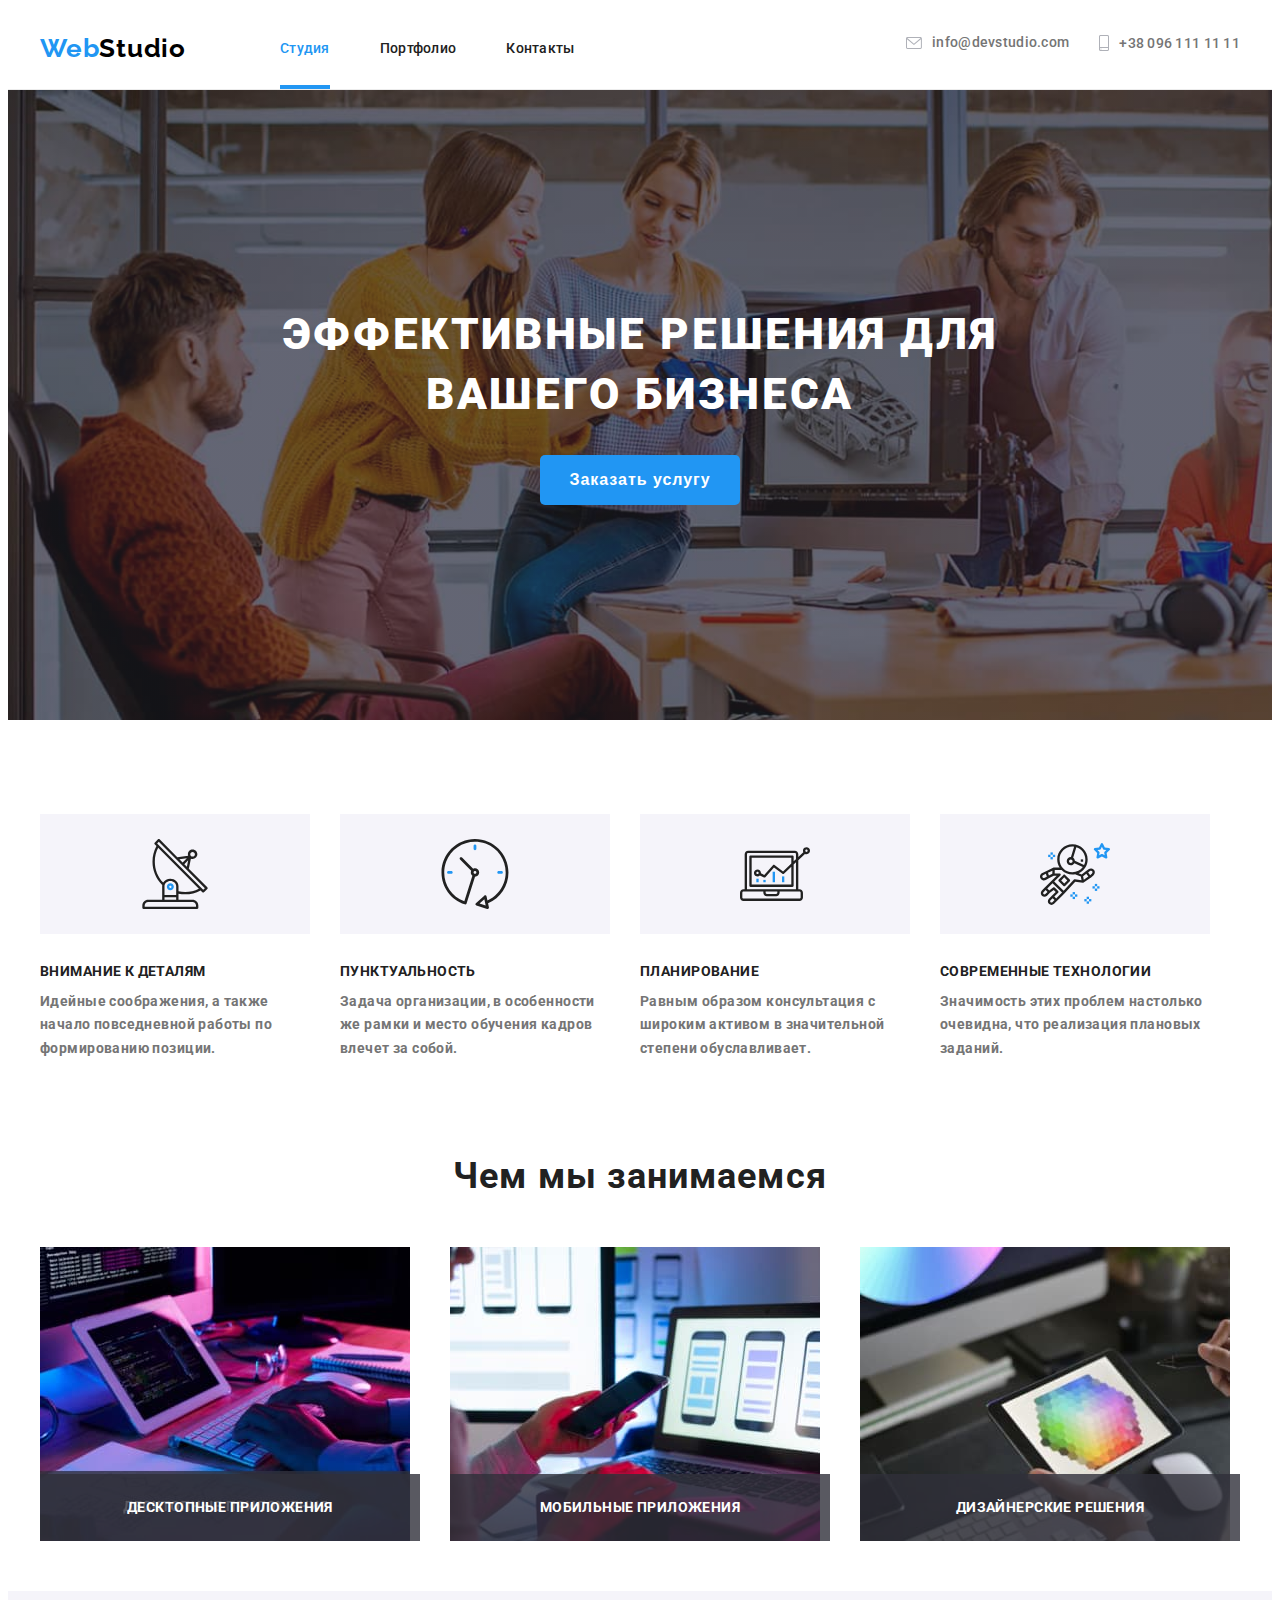
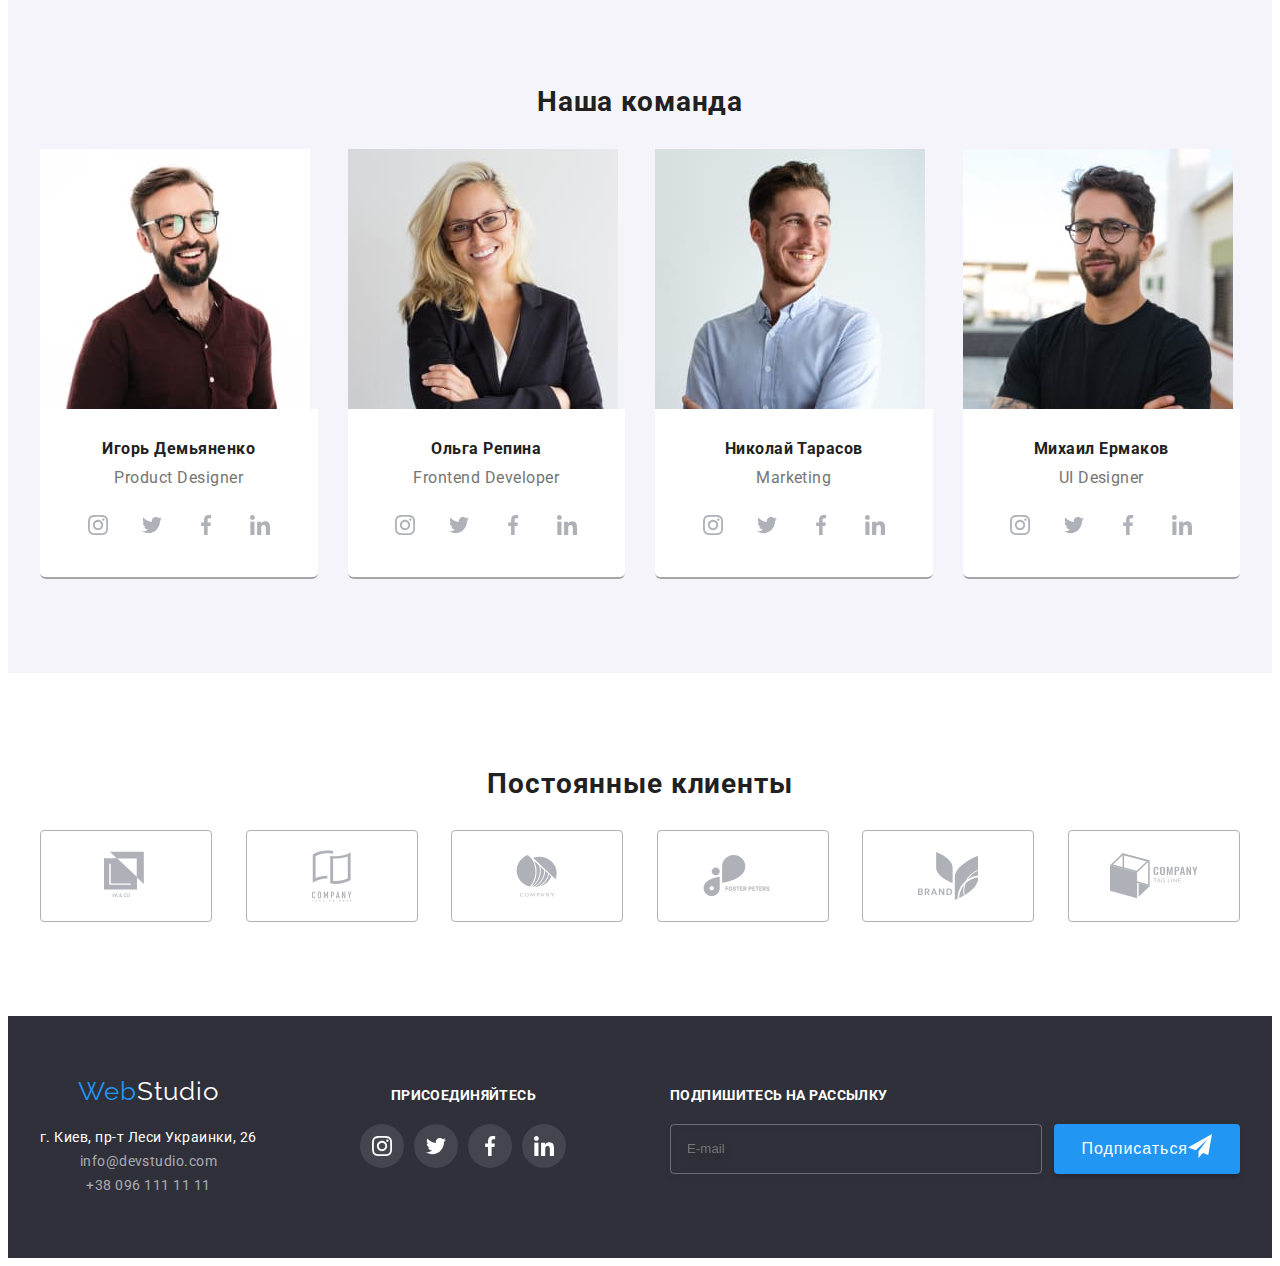
==== commit 05aa0cfb: "snudya" ====
--- a/index.html
+++ b/index.html
@@ -15,26 +15,31 @@
 </head>
 <body>
     <!--===============================Шапка сайта-->  
-    <!-- <header>
-      <div class="container page-header"> -->
+    <header>
+      <div class="container page-header">
         <!--===============================Навигация-->
-        <!-- <nav> -->
+        <nav>
           <!--===============================Логотип-->
-          <!-- <a href="./index.html" class="logo-header"><span>Web</span>Studio</a>
+          <a href="./index.html" class="logo-header"><span>Web</span>Studio</a>
           <ul class="site-nav">
             <li><a href="./index.html" class="link current">Студия</a></li>
             <li><a href="./portfolio.html" class="link">Портфолио</a></li>
-            <li><a href="" class="link">Контакты</a></li>
-          </ul>
-        </nav> -->
+            <li><a href="#contact" class="link">Контакты</a></li>
+          </ul>
+        </nav>
+        <button class="mobile-open-btn" data-menu-button>
+          <svg class="mobile-open-icon">
+            <use href="./images/icons.svg#icon-menu_40px"></use>
+          </svg>
+        </button>
 
   <!--===============================communication-header-->
 
-          <!-- <ul class="communication-header">
+          <ul class="communication-header">
             <li>
               <div class="communication-header-container">
                 <a href="mailto:info@devstudio.com" class="link">
-                  <svg class="communication-header-icon" width="16" height="12">
+                  <svg class="communication-header-icon-envelope">
                   <use href="./images/icons.svg#icon-envelope"></use>
                 </svg>
                 info@devstudio.com</a>
@@ -43,7 +48,7 @@
               <li>
                 <div class="communication-header-container">                 
                   <a href="tel:+380961111111" class="link"> 
-                    <svg class="communication-header-icon" width="10" height="16">
+                    <svg class="communication-header-icon-smartphone">
                     <use href="./images/icons.svg#icon-smartphone"></use>
                   </svg>
                   +38 096 111 11 11</a>
@@ -51,7 +56,48 @@
               </li>
           </ul>
       </div>
-    </header> -->
+
+      <div class="mobile-menu" data-menu>
+      <button class="mobile-menu-close-btn" data-menu-close>
+        <svg class="mobile-menu-close-icon">
+          <use href="./images/icons.svg#icon-close_40px"></use>
+        </svg>
+      </button>
+      <ul class="mobile-menu-list">
+        <li class="mobile-menu-item">
+          <a href="./index.html" class="mobile-menu-link current">Студия</a>
+        </li>
+        <li class="mobile-menu-item">
+          <a href="./portfolio.html" class="mobile-menu-link">Портфолио</a>
+        </li>
+        <li class="mobile-menu-item">
+          <a href="#contact" class="mobile-menu-link">Контакты</a>
+        </li>
+      </ul>
+      <ul class="mobile-communication-list">
+        <li class="mobile-communication-item">
+          <a href="tel:+380961111111" class="mobile-communication-link-tell">+38 096 111 11 11</a>
+        </li>
+        <li class="mobile-communication-item">
+          <a href="mailto:info@devstudio.com" class="mobile-communication-link-email">info@devstudio.com</a>
+        </li>
+      </ul>
+      <ul class="mobile-social-list">
+        <li class="mobile-social-item">
+          <a href="https://www.instagram.com/" class="mobile-social-link">Instagram</a>
+        </li>
+        <li class="mobile-social-item">
+          <a href="https://twitter.com/" class="mobile-social-link">Twitter</a>
+        </li>
+        <li class="mobile-social-item">
+          <a href="https://www.facebook.com/" class="mobile-social-link">Facebook</a>
+        </li>
+        <li class="mobile-social-item">
+          <a href="https://www.linkedin.com/" class="mobile-social-link">LinkedIn</a>
+        </li>
+      </ul>
+      </div>
+    </header>
 
     <main>
       <!--===============================Основная секця-->
@@ -310,7 +356,7 @@
                         </svg>
                       </a>
                     </li>
-                    <li class="social-list-item"><a href="" class="social-list-link">
+                    <li class="social-list-item"><a href="https://www.facebook.com/" class="social-list-link">
                         <svg class="social-list-icon">
                           <use href="./images/icons.svg#icon-facebook"></use>
                         </svg>
@@ -385,7 +431,7 @@
     </main>
     <!--===============================Подвал сайта-->
 
-    <footer>
+    <footer id="contact">
       <div class="container">
 
         <div class="footer-address">
@@ -511,6 +557,7 @@
 
 
     <!-- SKRIPT -->
+  <script src="./js/mobile-menu.js"></script>
   <script src="./js/modal.js"></script>
 </body>
 </html>--- a/css/main.min.css
+++ b/css/main.min.css
@@ -1,2 +1,2 @@
-:root{--primary-text-color: #757575;--primary-section-text-color: #ffffff;--primary-section-background-color: #2f303a;--footer-section-background-color: #2f303a;--footer-social-background-color: rgba(255, 255, 255, 0.1);--title-text-color: #212121;--accent-color: #2196f3;--primary-background-color: #ffffff;--second-background-color: #f5f4fa;--logo-header-color: #000000;--logo-footer-color: #ffffff;--communication-footer-color: rgb(255, 255, 255, 0.6);--color-text-btn: #ffffff;--btn-hover-color: #188ce8;--social-primary-color: #afb1b8;--regular-client-link-primary-color: #afb1b8;--social-second-color: #ffffff;--portfoleo-project-list-text-color: #ffffff}.visually-hidden{position:absolute !important;clip:rect(1px 1px 1px 1px);clip:rect(1px, 1px, 1px, 1px);padding:0 !important;border:0 !important;height:1px !important;width:1px !important;overflow:hidden}h1,h2,h3,h4,h5,h6,p{margin:0}ul{list-style:none;margin:0;padding:0}img{display:block}body{font-family:'Roboto', sans-serif;letter-spacing:0.03em;color:var(--primary-text-color);background-color:var(---primary-background-color)}.container{width:100%;margin:0 auto;padding:0 15px}@media screen and (min-width: 480px){.container{max-width:480px;padding:0 15px}}@media screen and (min-width: 768px){.container{max-width:768px}}@media screen and (min-width: 1200px){.container{max-width:1200px;padding:0 15px}}@media screen and (min-width: 1600px){.container{max-width:1600px;padding:0 215px}}.section-title{color:var(--title-text-color)}.section-list{color:var(--title-text-color)}.section{padding-top:60px;padding-bottom:60px}@media screen and (min-width: 768px){.section{padding-top:26px;padding-bottom:26px}}@media screen and (min-width: 1200px){.section{padding-top:94px;padding-bottom:94px}}.hero{background-color:var(--primary-section-background-color);padding:118px 0;background-repeat:no-repeat;background-size:cover}.hero-title{font-weight:900;font-size:26px;line-height:1.62;text-align:center;letter-spacing:0.06em;text-transform:uppercase;color:var(--primary-section-text-color);padding:0 60px;margin:0 auto;margin-bottom:30px;max-width:480px}.hero-btn{font-weight:bold;font-size:16px;line-height:1.87;text-align:center;letter-spacing:0.06em;color:var(--color-text-btn);background-color:var(--accent-color);width:200px;height:50px;margin:0 auto;display:block;border:0px;border-radius:5px}.hero-btn-btn:hover,.hero-btn-btn:focus{color:var(--color-text-btn);background-color:var(--btn-hover-color);transition-duration:250ms;transition-timing-function:cubic-bezier(0.4, 0, 0.2, 1)}@media screen and (min-width: 280px) and (max-width: 767px){.hero{background-image:linear-gradient(rgba(47,48,58,0.4), rgba(47,48,58,0.4)),url(.././images/bg-m@1x.jpg)}}@media screen and (min-device-pixel-ratio: 2) and (min-width: 280px) and (max-width: 767px), screen and (min-resolution: 192dpi) and (min-width: 280px) and (max-width: 767px), screen and (min-resolution: 2dppx) and (min-width: 280px) and (max-width: 767px){.hero{background-image:linear-gradient(rgba(47,48,58,0.4), rgba(47,48,58,0.4)),url(.././images/bg-m@2x.jpg)}}@media screen and (min-width: 768px) and (max-width: 1199px){.hero{background-image:linear-gradient(rgba(47,48,58,0.4), rgba(47,48,58,0.4)),url(.././images/bg-t@1x.jpg)}.hero-title{padding:0 204px;max-width:768px}}@media screen and (min-device-pixel-ratio: 2) and (min-width: 768px) and (max-width: 1199px), screen and (min-resolution: 192dpi) and (min-width: 768px) and (max-width: 1199px), screen and (min-resolution: 2dppx) and (min-width: 768px) and (max-width: 1199px){.hero{background-image:linear-gradient(rgba(47,48,58,0.4), rgba(47,48,58,0.4)),url(.././images/bg-t@2x.jpg)}}@media screen and (min-width: 1200px){.hero{padding:215px 0;background-image:linear-gradient(rgba(47,48,58,0.4), rgba(47,48,58,0.4)),url(.././images/bg-d@1x.jpg)}.hero-title{font-size:44px;line-height:1.36;padding:0 204px;max-width:1200px}}@media screen and (min-device-pixel-ratio: 2) and (min-width: 1200px), screen and (min-resolution: 192dpi) and (min-width: 1200px), screen and (min-resolution: 2dppx) and (min-width: 1200px){.hero{background-image:linear-gradient(rgba(47,48,58,0.4), rgba(47,48,58,0.4)),url(.././images/bg-d@2x.jpg)}}.feature p{font-size:14px;line-height:1.71;padding-top:10px;letter-spacing:0.03em;padding-bottom:30px}.feature h3{font-weight:bold;font-size:14px;line-height:1.14;text-align:center;letter-spacing:0.03em;text-transform:uppercase;width:270px;margin:0 auto}.feature-logo{display:flex;height:120px;background-color:var(--second-background-color);margin-bottom:30px;max-width:450px}.feature-logo-icon{width:70px;height:70px;padding:auto;margin:auto}.container .feature-list{max-width:450px}@media screen and (min-width: 768px){.container .feature-list{font-weight:bold;display:flex;flex-wrap:wrap;margin-left:-30px;margin-top:-30px}.container .feature-list-item{width:calc(100% / 2 - 30px);margin-left:30px;margin-top:30px}.container .feature-list{max-width:768px}.feature h3{text-align:left;margin-left:0}}@media screen and (min-width: 1200px){.container .feature-list{min-width:1200px;margin-left:-30px;margin-top:-30px}.container .feature-list-item{width:calc(100% / 4 - 30px);margin-left:30px;margin-top:30px}.container .feature-list .container .feature-list{max-width:1200px}.feature p{padding-bottom:0}.feature h3{text-align:left}}.business{display:none}@media screen and (min-width: 1200px){.business{display:contents}.business h2{font-weight:bold;font-size:36px;line-height:1.17;text-align:center;letter-spacing:0.03em;padding-bottom:50px}.container .business-list{display:flex;margin-left:-30px;margin-top:-30px;padding-bottom:50px}.container .business-list-item{width:calc(100% / 3 - 30px);margin-left:30px;margin-top:30px;position:relative}.business-list-item-text{font-weight:bold;font-size:14px;line-height:1.14;text-align:center;letter-spacing:0.03em;text-transform:uppercase;color:var(--primary-section-text-color);background:rgba(47,48,58,0.8);padding:26px 0}.business-list-item-text-box{position:absolute;bottom:0;width:100%}}.command{background-color:var(--second-background-color)}.command h2{font-weight:bold;font-size:28px;line-height:1.18;text-align:center;letter-spacing:0.03em;padding-bottom:30px}.command h3{font-weight:bold;font-size:16px;line-height:1.19;text-align:center;margin-bottom:10px}.command p{font-size:16px;line-height:1.19;text-align:center;letter-spacing:0.03em;margin-bottom:16px}.command-wapper{display:block;padding-top:30px;border-bottom:2px solid #a5a5a9;border-bottom-right-radius:6px;border-bottom-left-radius:6px;background-color:var(--primary-background-color)}@media screen and (min-width: 768px){.command-list{display:flex;flex-wrap:wrap;margin-left:-30px;margin-top:-30px}.command-list-item{width:calc(100% / 2 - 30px);margin-left:30px;margin-top:30px}}@media screen and (min-width: 1200px){.command-list{margin-left:-30px;margin-top:-30px}.command-list-item{width:calc(100% / 4 - 30px);margin-left:30px;margin-top:30px}}.social-list{display:flex;justify-content:space-between;max-width:206px;margin:0 auto}.social-list-icon{width:20px;height:20px;fill:var(--social-primary-color)}.social-list-link{display:flex;width:44px;height:44px;border-radius:50%;justify-content:center;align-items:center;margin-bottom:30px;transition-duration:250ms;transition-timing-function:cubic-bezier(0.4, 0, 0.2, 1)}.social-list-link:hover,.social-list-link:focus{background-color:var(--accent-color)}.social-list-link:hover .social-list-icon,.social-list-link:focus .social-list-icon{fill:var(--social-second-color)}.regular-client h2{font-weight:bold;font-size:28px;line-height:1.18;text-align:center;letter-spacing:0.03em;padding-bottom:30px}.regular-client-list{display:flex;flex-wrap:wrap;justify-content:space-between}.regular-client-item{padding-bottom:30px}.regular-client-item:nth-last-child(-n+1){padding:0}.regular-client-link{display:flex;width:210px;height:90px;justify-content:center;align-items:center;border:1px solid var(--regular-client-link-primary-color);border-radius:4px;fill:var(--regular-client-link-primary-color);transition-duration:250ms;transition-timing-function:cubic-bezier(0.4, 0, 0.2, 1)}.regular-client-link:hover,.regular-client-link:focus{fill:var(--accent-color);border-color:var(--accent-color)}@media screen and (min-width: 480px){.regular-client-item:nth-last-child(-n+2){padding:0}}@media screen and (min-width: 768px){.regular-client-item:nth-last-child(-n+3){padding:0}.regular-client-link{width:226px}}@media screen and (min-width: 1200px){.regular-client-link{width:170px}.regular-client-item{padding-bottom:0}}footer{color:var(--logo-footer-color);background-color:var(--footer-section-background-color);display:flex;justify-content:flex-start}footer .container{display:block;padding:60px 15px;text-align:center}.logo-footer{font-family:'Raleway', sans-serif;font-size:26px;line-height:1.19;letter-spacing:0.03em;text-decoration:none;color:var(--logo-footer-color);padding-bottom:20px}.logo-footer span{color:var(--accent-color)}.address{font-size:14px;font-style:normal;line-height:1.71;padding-top:20px;text-align:center;padding-bottom:60px}.communication-footer .link{font-size:14px;line-height:1.71;color:var(--communication-footer-color);text-decoration:none;padding-top:10px;transition-duration:250ms;transition-timing-function:cubic-bezier(0.4, 0, 0.2, 1)}.communication-footer .link:hover,.communication-footer .link:focus{color:var(--accent-color)}.footer-social{display:flex;flex-direction:column;width:206px;height:80px;margin:0 auto;margin-bottom:60px;margin-top:12px}.footer-social p{font-weight:bold;font-size:14px;line-height:1.14;letter-spacing:0.03em;text-transform:uppercase;color:var(--primary-section-text-color);margin-bottom:20px}.footer-social-list{display:flex;justify-content:space-between;width:206px}.footer-social-list-item{width:44px;height:44px;background-color:var(--footer-social-background-color);border-radius:50%}.footer-social-list-icon{width:20px;height:20px;fill:var(--logo-footer-color)}.footer-social-list-link{display:flex;width:44px;height:44px;border-radius:50%;justify-content:center;align-items:center;margin-bottom:30px;transition-duration:250ms;transition-timing-function:cubic-bezier(0.4, 0, 0.2, 1)}.footer-social-list-link:hover,.footer-social-list-link:focus{fill:var(--social-second-color);background-color:var(--accent-color)}.footer-subscription-box{margin-top:12px}.footer-subscription-box p{font-weight:bold;font-size:14px;line-height:1.14;text-align:center;letter-spacing:0.03em;text-transform:uppercase;padding-bottom:20px}.footer-subscription-box span{display:flex;justify-content:space-between}.footer-form{display:flex;flex-direction:column;align-items:center}.footer-subscription-btn{font-size:16px;line-height:1.87;letter-spacing:0.06em;color:var(--primary-section-text-color);width:200px;height:50px;padding:10px 28px;background:var(--accent-color);box-shadow:0px 4px 4px rgba(0,0,0,0.15);border-radius:4px;margin-top:20px;border:none;cursor:pointer}.footer-subscription{width:100%}.footer-subscription-email{height:50px;padding:16px;width:100%;margin:0 auto;border:1px solid rgba(255,255,255,0.3);box-sizing:border-box;filter:drop-shadow(0px 4px 4px rgba(0,0,0,0.15));border-radius:4px;background:none;color:var(--primary-section-text-color)}@media screen and (min-width: 768px){footer .container{display:flex;justify-content:center;flex-wrap:wrap}.footer-address{padding-left:72px}.footer-social-list{width:206px;justify-content:space-between}.footer-subscription-box{width:450px}.footer-subscription{width:450px}}@media screen and (min-width: 1200px){.footer-form{flex-direction:row;align-items:center}.footer-subscription-btn{margin:0;margin-left:12px}.footer-subscription-box{width:570px}.footer-subscription-box p{text-align:left}.footer-address{padding-left:0}.address{padding-bottom:0}.footer-social{margin-bottom:0}}.backdrop{position:fixed;top:0;left:0;width:100vw;height:100vh;background-color:rgba(0,0,0,0.2);transition:all 500ms linear}.modal{position:absolute;top:50%;left:50%;transform:translate(-50%, -50%);width:calc(100% - 30px);max-height:100vh;overflow-y:auto;background-color:var(--primary-background-color);box-shadow:0px 1px 3px rgba(0,0,0,0.12),0px 1px 1px rgba(0,0,0,0.14),0px 2px 1px rgba(0,0,0,0.2);border-radius:4px;padding:40px;box-sizing:border-box}.modal h2{font-weight:bold;font-size:20px;line-height:1.5;text-align:center;letter-spacing:0.03em;color:var(--title-text-color);padding-bottom:12px}.modal-close-btn{display:flex;justify-content:center;align-items:center;position:absolute;top:8px;right:8px;width:30px;height:30px;background-color:#ffffff;border:1px solid rgba(0,0,0,0.1);border-radius:50%;cursor:pointer;transition-duration:250ms;transition-timing-function:cubic-bezier(0.4, 0, 0.2, 1)}.modal-close-btn:hover,.modal-close-btn:focus{fill:var(--accent-color)}.is-hidden{opacity:0;visibility:hidden;pointer-events:none}.modal-form{display:flex;flex-direction:column}.modal-form-input{font-size:12px;line-height:1.16;letter-spacing:0.01em;color:var(--primary-text-color);width:100%;height:40px;border:1px solid rgba(33,33,33,0.2);border-radius:4px;padding-left:42px;margin-top:4px;margin-bottom:10px;transition-duration:250ms;transition-timing-function:cubic-bezier(0.4, 0, 0.2, 1)}.modal-form-input:focus{outline:none;border-color:var(--accent-color)}.modal-form-input-wrapper{position:relative}.modal-form-icon{position:absolute;top:50%;left:12px;transform:translateY(-50%);display:block;width:18px;height:18px;transition-duration:250ms;transition-timing-function:cubic-bezier(0.4, 0, 0.2, 1)}.modal-form-input:focus+.modal-form-icon{fill:var(--accent-color)}.modal-form-message{width:100%;height:120px;padding:12px 16px;margin-top:4px;margin-bottom:20px;border:1px solid rgba(33,33,33,0.2);border-radius:4px;resize:none;transition-duration:250ms;transition-timing-function:cubic-bezier(0.4, 0, 0.2, 1)}.modal-form-message:focus{outline:none;border-color:var(--accent-color)}.modal-form-term-desc{display:flex;align-items:center;justify-content:space-around;width:100%;height:24px;font-size:12px;line-height:1.17;letter-spacing:0.03em;color:var(--title-text-color)}.modal-form-term-desc::before{display:block;content:'';width:16px;height:15px;border:1px solid rgba(33,33,33,0.2);border-radius:4px}.modal-form-term-desc a{color:var(--accent-color)}.modal-form-term:checked+.modal-form-term-desc::before{background-image:url(../images/icon-check.svg);outline:none;border:0}.modal-form-btn{font-weight:bold;font-size:16px;line-height:1.87;display:flex;align-items:center;text-align:center;letter-spacing:0.06em;color:var(--color-text-btn);width:200px;height:50px;padding:10px 56px;margin:30px auto 40px;background:var(--accent-color);box-shadow:0px 4px 4px rgba(0,0,0,0.15);border:0px;border-radius:4px;cursor:pointer}.modal-form-btn:hover,.modal-form-btn:focus{background-color:var(--btn-hover-color)}@media screen and (min-width: 480px){.modal{width:450px}}@media screen and (min-width: 1200px){.modal{width:528px}.modal-form-term-desc{font-size:14px;line-height:1.71}}
+:root{--primary-text-color: #757575;--primary-section-text-color: #ffffff;--primary-section-background-color: #2f303a;--footer-section-background-color: #2f303a;--footer-social-background-color: rgba(255, 255, 255, 0.1);--title-text-color: #212121;--accent-color: #2196f3;--primary-background-color: #ffffff;--second-background-color: #f5f4fa;--logo-header-color: #000000;--logo-footer-color: #ffffff;--communication-footer-color: rgb(255, 255, 255, 0.6);--color-text-btn: #ffffff;--btn-hover-color: #188ce8;--social-primary-color: #afb1b8;--regular-client-link-primary-color: #afb1b8;--social-second-color: #ffffff;--portfoleo-project-list-text-color: #ffffff}.visually-hidden{position:absolute !important;clip:rect(1px 1px 1px 1px);clip:rect(1px, 1px, 1px, 1px);padding:0 !important;border:0 !important;height:1px !important;width:1px !important;overflow:hidden}h1,h2,h3,h4,h5,h6,p{margin:0}ul{list-style:none;margin:0;padding:0}img{display:block}body{font-family:'Roboto', sans-serif;letter-spacing:0.03em;color:var(--primary-text-color);background-color:var(---primary-background-color)}.container{width:100%;margin:0 auto;padding:0 15px}@media screen and (min-width: 480px){.container{max-width:480px;padding:0 15px}}@media screen and (min-width: 768px){.container{max-width:768px}}@media screen and (min-width: 1200px){.container{max-width:1200px;padding:0 15px}}@media screen and (min-width: 1600px){.container{max-width:1600px;padding:0 215px}}.section-title{color:var(--title-text-color)}.section-list{color:var(--title-text-color)}.section{padding-top:60px;padding-bottom:60px}@media screen and (min-width: 768px){.section{padding-top:26px;padding-bottom:26px}}@media screen and (min-width: 1200px){.section{padding-top:94px;padding-bottom:94px}}header{border-bottom:1px solid #ececec}.logo-header{display:inline-block;font-family:'Raleway', sans-serif;font-weight:bold;font-size:24px;line-height:1.17;letter-spacing:0.03em;color:var(--logo-header-color);text-decoration:none;padding:16px 0}.logo-header span{color:var(--accent-color)}@media screen and (max-width: 767px){.site-nav{display:none}.site-nav .current{display:none}.page-header{display:flex;justify-content:space-between;align-items:center}.communication-header{display:none}.mobile-open-btn{padding:0;margin:0;border:none;border-color:transparent;width:40px;height:40px}.mobile-open-icon{width:40px;height:40px;background-color:#fff;transition-duration:250ms;transition-timing-function:cubic-bezier(0.4, 0, 0.2, 1)}.mobile-open-icon:hover,.mobile-open-icon:focus{fill:var(--accent-color);cursor:pointer}.mobile-menu-close-btn{padding:0;border:0;border-color:transparent}.mobile-menu-close-icon{position:absolute;right:15px;top:10px;width:40px;height:40px;transition-duration:250ms;transition-timing-function:cubic-bezier(0.4, 0, 0.2, 1)}.mobile-menu-close-icon:hover,.mobile-menu-close-icon:focus{fill:var(--accent-color);cursor:pointer}.mobile-menu{position:fixed;width:100vw;max-width:480px;height:100vh;overflow:scroll;top:0;left:0;background-color:var(--primary-background-color);left:50%;z-index:100;transform:translateX(-50%);padding:48px 82px 48px 40px;transition:all 250ms linear;opacity:0;visibility:hidden;pointer-events:none}.is-open{opacity:1;visibility:visible;pointer-events:auto;transition:all 250ms linear}.mobile-menu-item{margin-bottom:32px}.mobile-menu-link{font-weight:500;font-size:40px;line-height:1.18;text-align:center;letter-spacing:0.02em;color:var(--title-text-color);text-decoration:none;transition-duration:250ms;transition-timing-function:cubic-bezier(0.4, 0, 0.2, 1)}.mobile-menu-link:hover,.mobile-menu-link:focus{color:var(--accent-color)}.current{color:var(--accent-color)}.mobile-communication-list{margin-top:300px}.mobile-communication-item{margin-bottom:32px}.mobile-communication-link-tell{font-weight:500;font-size:34px;line-height:1.17;letter-spacing:0.02em;color:var(--accent-color);text-decoration:none}.mobile-communication-link-email{font-weight:500;font-size:24px;line-height:1.17;letter-spacing:0.02em;color:var(--primary-text-color);text-decoration:none}.mobile-social-list{display:flex;flex-wrap:wrap;justify-content:space-between}.mobile-social-item:not(:last-child){border-right:1px solid rgba(33,33,33,0.2)}.mobile-social-link{font-weight:500;font-size:18px;line-height:1.22;letter-spacing:0.02em;color:var(--accent-color);text-decoration:none;padding-right:10px}}@media screen and (min-width: 768px){.mobile-open-btn{display:none}.mobile-menu{display:none}header{border-bottom:1px solid #ececec}.logo-header{padding:26px 0;margin-right:88px}.page-header{display:flex;justify-content:space-between;align-items:center;background-color:var(--header-background-color);font-weight:500;font-size:14px;line-height:1.17;letter-spacing:0.02em}.page-header nav{display:flex;align-items:center}.site-nav{display:flex;align-items:center;width:294px;height:65px}.site-nav .link{display:inline-block;margin-right:50px;color:var(--title-text-color);text-decoration:none;position:relative;padding:25px 0;transition-duration:250ms;transition-timing-function:cubic-bezier(0.4, 0, 0.2, 1)}.site-nav .link:hover,.site-nav .link:focus{color:var(--accent-color)}.site-nav .current{color:var(--accent-color)}.site-nav .current::after{content:'';height:4px;width:100%;background-color:var(--accent-color);display:block;position:absolute;top:calc(100% + 3px);right:0}.communication-header{display:flex;flex-direction:column;align-items:flex-start;justify-content:center}.communication-header li:not(:last-child){margin-bottom:10px}.communication-header-icon-envelope,.communication-header-icon-smartphone{margin-right:8px}.communication-header .link{font-weight:500;font-size:12px;line-height:1.17;letter-spacing:0.02em;color:var(--primary-text-color);display:flex;align-items:center;text-decoration:none;color:currentColor;transition-duration:250ms;transition-timing-function:cubic-bezier(0.4, 0, 0.2, 1)}.communication-header-icon-envelope{width:14px;height:10px;padding:0;border:none;border-color:transparent}.communication-header-icon-smartphone{width:10px;height:14px;padding:0;border:none;border-color:transparent}.communication-header-container{display:flex;justify-content:center;align-content:center}.communication-header-container .link{display:flex;justify-content:center;align-content:center}.communication-header-container .link:hover,.communication-header-container .link:focus{color:var(--accent-color)}.link svg{fill:var(--regular-client-link-primary-color)}.link:hover svg{fill:var(--accent-color)}}@media screen and (min-width: 1200px){.logo-header{font-size:26px;line-height:1.19;padding:25px 0;margin-right:94px}.communication-header{flex-direction:row}.communication-header li:not(:last-child){margin-right:30px}.communication-header-icon-envelope,.communication-header-icon-smartphone{margin-right:10px}.communication-header .link{font-size:14px;line-height:1.14}.communication-header-icon-envelope{width:16px;height:12px}.communication-header-icon-smartphone{width:10px;height:16px}}.hero{background-color:var(--primary-section-background-color);padding:118px 0;background-repeat:no-repeat;background-size:cover}.hero-title{font-weight:900;font-size:26px;line-height:1.62;text-align:center;letter-spacing:0.06em;text-transform:uppercase;color:var(--primary-section-text-color);padding:0 60px;margin:0 auto;margin-bottom:30px;max-width:480px}.hero-btn{font-weight:bold;font-size:16px;line-height:1.87;text-align:center;letter-spacing:0.06em;color:var(--color-text-btn);background-color:var(--accent-color);width:200px;height:50px;margin:0 auto;display:block;border:0px;border-radius:5px}.hero-btn-btn:hover,.hero-btn-btn:focus{color:var(--color-text-btn);background-color:var(--btn-hover-color);transition-duration:250ms;transition-timing-function:cubic-bezier(0.4, 0, 0.2, 1)}@media screen and (min-width: 280px) and (max-width: 767px){.hero{background-image:linear-gradient(rgba(47,48,58,0.4), rgba(47,48,58,0.4)),url(.././images/bg-m@1x.jpg)}}@media screen and (min-device-pixel-ratio: 2) and (min-width: 280px) and (max-width: 767px), screen and (min-resolution: 192dpi) and (min-width: 280px) and (max-width: 767px), screen and (min-resolution: 2dppx) and (min-width: 280px) and (max-width: 767px){.hero{background-image:linear-gradient(rgba(47,48,58,0.4), rgba(47,48,58,0.4)),url(.././images/bg-m@2x.jpg)}}@media screen and (min-width: 768px) and (max-width: 1199px){.hero{background-image:linear-gradient(rgba(47,48,58,0.4), rgba(47,48,58,0.4)),url(.././images/bg-t@1x.jpg)}.hero-title{padding:0 204px;max-width:768px}}@media screen and (min-device-pixel-ratio: 2) and (min-width: 768px) and (max-width: 1199px), screen and (min-resolution: 192dpi) and (min-width: 768px) and (max-width: 1199px), screen and (min-resolution: 2dppx) and (min-width: 768px) and (max-width: 1199px){.hero{background-image:linear-gradient(rgba(47,48,58,0.4), rgba(47,48,58,0.4)),url(.././images/bg-t@2x.jpg)}}@media screen and (min-width: 1200px){.hero{padding:215px 0;background-image:linear-gradient(rgba(47,48,58,0.4), rgba(47,48,58,0.4)),url(.././images/bg-d@1x.jpg)}.hero-title{font-size:44px;line-height:1.36;padding:0 204px;max-width:1200px}}@media screen and (min-device-pixel-ratio: 2) and (min-width: 1200px), screen and (min-resolution: 192dpi) and (min-width: 1200px), screen and (min-resolution: 2dppx) and (min-width: 1200px){.hero{background-image:linear-gradient(rgba(47,48,58,0.4), rgba(47,48,58,0.4)),url(.././images/bg-d@2x.jpg)}}.feature p{font-size:14px;line-height:1.71;padding-top:10px;letter-spacing:0.03em;padding-bottom:30px}.feature h3{font-weight:bold;font-size:14px;line-height:1.14;text-align:center;letter-spacing:0.03em;text-transform:uppercase;width:270px;margin:0 auto}.feature-logo{display:flex;height:120px;background-color:var(--second-background-color);margin-bottom:30px;max-width:450px}.feature-logo-icon{width:70px;height:70px;padding:auto;margin:auto}.container .feature-list{max-width:450px}@media screen and (min-width: 768px){.container .feature-list{font-weight:bold;display:flex;flex-wrap:wrap;margin-left:-30px;margin-top:-30px}.container .feature-list-item{width:calc(100% / 2 - 30px);margin-left:30px;margin-top:30px}.container .feature-list{max-width:768px}.feature h3{text-align:left;margin-left:0}}@media screen and (min-width: 1200px){.container .feature-list{min-width:1200px;margin-left:-30px;margin-top:-30px}.container .feature-list-item{width:calc(100% / 4 - 30px);margin-left:30px;margin-top:30px}.container .feature-list .container .feature-list{max-width:1200px}.feature p{padding-bottom:0}.feature h3{text-align:left}}.business{display:none}@media screen and (min-width: 1200px){.business{display:contents}.business h2{font-weight:bold;font-size:36px;line-height:1.17;text-align:center;letter-spacing:0.03em;padding-bottom:50px}.container .business-list{display:flex;margin-left:-30px;margin-top:-30px;padding-bottom:50px}.container .business-list-item{width:calc(100% / 3 - 30px);margin-left:30px;margin-top:30px;position:relative}.business-list-item-text{font-weight:bold;font-size:14px;line-height:1.14;text-align:center;letter-spacing:0.03em;text-transform:uppercase;color:var(--primary-section-text-color);background:rgba(47,48,58,0.8);padding:26px 0}.business-list-item-text-box{position:absolute;bottom:0;width:100%}}.command{background-color:var(--second-background-color)}.command h2{font-weight:bold;font-size:28px;line-height:1.18;text-align:center;letter-spacing:0.03em;padding-bottom:30px}.command h3{font-weight:bold;font-size:16px;line-height:1.19;text-align:center;margin-bottom:10px}.command p{font-size:16px;line-height:1.19;text-align:center;letter-spacing:0.03em;margin-bottom:16px}.command-wapper{display:block;padding-top:30px;border-bottom:2px solid #a5a5a9;border-bottom-right-radius:6px;border-bottom-left-radius:6px;background-color:var(--primary-background-color)}@media screen and (min-width: 768px){.command-list{display:flex;flex-wrap:wrap;margin-left:-30px;margin-top:-30px}.command-list-item{width:calc(100% / 2 - 30px);margin-left:30px;margin-top:30px}}@media screen and (min-width: 1200px){.command-list{margin-left:-30px;margin-top:-30px}.command-list-item{width:calc(100% / 4 - 30px);margin-left:30px;margin-top:30px}}.social-list{display:flex;justify-content:space-between;max-width:206px;margin:0 auto}.social-list-icon{width:20px;height:20px;fill:var(--social-primary-color)}.social-list-link{display:flex;width:44px;height:44px;border-radius:50%;justify-content:center;align-items:center;margin-bottom:30px;transition-duration:250ms;transition-timing-function:cubic-bezier(0.4, 0, 0.2, 1)}.social-list-link:hover,.social-list-link:focus{background-color:var(--accent-color)}.social-list-link:hover .social-list-icon,.social-list-link:focus .social-list-icon{fill:var(--social-second-color)}.regular-client h2{font-weight:bold;font-size:28px;line-height:1.18;text-align:center;letter-spacing:0.03em;padding-bottom:30px}.regular-client-list{display:flex;flex-wrap:wrap;justify-content:space-between}.regular-client-item{padding-bottom:30px}.regular-client-item:nth-last-child(-n+1){padding:0}.regular-client-link{display:flex;width:210px;height:90px;justify-content:center;align-items:center;border:1px solid var(--regular-client-link-primary-color);border-radius:4px;fill:var(--regular-client-link-primary-color);transition-duration:250ms;transition-timing-function:cubic-bezier(0.4, 0, 0.2, 1)}.regular-client-link:hover,.regular-client-link:focus{fill:var(--accent-color);border-color:var(--accent-color)}@media screen and (min-width: 480px){.regular-client-item:nth-last-child(-n+2){padding:0}}@media screen and (min-width: 768px){.regular-client-item:nth-last-child(-n+3){padding:0}.regular-client-link{width:226px}}@media screen and (min-width: 1200px){.regular-client-link{width:170px}.regular-client-item{padding-bottom:0}}footer{color:var(--logo-footer-color);background-color:var(--footer-section-background-color);display:flex;justify-content:flex-start}footer .container{display:block;padding:60px 15px;text-align:center}.logo-footer{font-family:'Raleway', sans-serif;font-size:24px;line-height:1.17;letter-spacing:0.03em;text-decoration:none;color:var(--logo-footer-color);padding-bottom:20px}.logo-footer span{color:var(--accent-color)}.address{font-size:14px;font-style:normal;line-height:1.71;padding-top:20px;text-align:center;padding-bottom:60px}.communication-footer .link{font-size:14px;line-height:1.71;color:var(--communication-footer-color);text-decoration:none;padding-top:10px;transition-duration:250ms;transition-timing-function:cubic-bezier(0.4, 0, 0.2, 1)}.communication-footer .link:hover,.communication-footer .link:focus{color:var(--accent-color)}.footer-social{display:flex;flex-direction:column;width:206px;height:80px;margin:0 auto;margin-bottom:60px;margin-top:12px}.footer-social p{font-weight:bold;font-size:14px;line-height:1.14;letter-spacing:0.03em;text-transform:uppercase;color:var(--primary-section-text-color);margin-bottom:20px}.footer-social-list{display:flex;justify-content:space-between;width:206px}.footer-social-list-item{width:44px;height:44px;background-color:var(--footer-social-background-color);border-radius:50%}.footer-social-list-icon{width:20px;height:20px;fill:var(--logo-footer-color)}.footer-social-list-link{display:flex;width:44px;height:44px;border-radius:50%;justify-content:center;align-items:center;margin-bottom:30px;transition-duration:250ms;transition-timing-function:cubic-bezier(0.4, 0, 0.2, 1)}.footer-social-list-link:hover,.footer-social-list-link:focus{fill:var(--social-second-color);background-color:var(--accent-color)}.footer-subscription-box{margin-top:12px}.footer-subscription-box p{font-weight:bold;font-size:14px;line-height:1.14;text-align:center;letter-spacing:0.03em;text-transform:uppercase;padding-bottom:20px}.footer-subscription-box span{display:flex;justify-content:space-between}.footer-form{display:flex;flex-direction:column;align-items:center}.footer-subscription-btn{font-size:16px;line-height:1.87;letter-spacing:0.06em;color:var(--primary-section-text-color);width:200px;height:50px;padding:10px 28px;background:var(--accent-color);box-shadow:0px 4px 4px rgba(0,0,0,0.15);border-radius:4px;margin-top:20px;border:none;cursor:pointer}.footer-subscription{width:100%}.footer-subscription-email{height:50px;padding:16px;width:100%;margin:0 auto;border:1px solid rgba(255,255,255,0.3);box-sizing:border-box;filter:drop-shadow(0px 4px 4px rgba(0,0,0,0.15));border-radius:4px;background:none;color:var(--primary-section-text-color)}@media screen and (min-width: 768px){footer .container{display:flex;justify-content:center;flex-wrap:wrap}.footer-address{padding-left:72px}.footer-social-list{width:206px;justify-content:space-between}.footer-subscription-box{width:450px}.footer-subscription{width:450px}}@media screen and (min-width: 1200px){.logo-footer{font-size:26px}.footer-form{flex-direction:row;align-items:center}.footer-subscription-btn{margin:0;margin-left:12px}.footer-subscription-box{width:570px}.footer-subscription-box p{text-align:left}.footer-address{padding-left:0}.address{padding-bottom:0}.footer-social{margin-bottom:0}}.backdrop{position:fixed;top:0;left:0;width:100vw;height:100vh;background-color:rgba(0,0,0,0.2);transition:all 500ms linear}.modal{position:absolute;top:50%;left:50%;transform:translate(-50%, -50%);width:calc(100% - 30px);max-width:450px;height:94%;max-height:610px;overflow-y:scroll;background-color:var(--primary-background-color);box-shadow:0px 1px 3px rgba(0,0,0,0.12),0px 1px 1px rgba(0,0,0,0.14),0px 2px 1px rgba(0,0,0,0.2);border-radius:4px;padding:40px;box-sizing:border-box}.modal h2{font-weight:bold;font-size:20px;line-height:1.5;text-align:center;letter-spacing:0.03em;color:var(--title-text-color);padding-bottom:12px}.modal-close-btn{display:flex;justify-content:center;align-items:center;position:absolute;top:8px;right:8px;width:30px;height:30px;background-color:#ffffff;border:1px solid rgba(0,0,0,0.1);border-radius:50%;cursor:pointer;transition-duration:250ms;transition-timing-function:cubic-bezier(0.4, 0, 0.2, 1)}.modal-close-btn:hover,.modal-close-btn:focus{fill:var(--accent-color)}.is-hidden{opacity:0;visibility:hidden;pointer-events:none}.modal-form{display:flex;flex-direction:column}.modal-form-input{font-size:12px;line-height:1.16;letter-spacing:0.01em;color:var(--primary-text-color);width:100%;height:40px;border:1px solid rgba(33,33,33,0.2);border-radius:4px;padding-left:42px;margin-top:4px;margin-bottom:10px;transition-duration:250ms;transition-timing-function:cubic-bezier(0.4, 0, 0.2, 1)}.modal-form-input:focus{outline:none;border-color:var(--accent-color)}.modal-form-input-wrapper{position:relative}.modal-form-icon{position:absolute;top:50%;left:12px;transform:translateY(-50%);display:block;width:18px;height:18px;transition-duration:250ms;transition-timing-function:cubic-bezier(0.4, 0, 0.2, 1)}.modal-form-input:focus+.modal-form-icon{fill:var(--accent-color)}.modal-form-message{width:100%;height:120px;padding:12px 16px;margin-top:4px;margin-bottom:20px;border:1px solid rgba(33,33,33,0.2);border-radius:4px;resize:none;transition-duration:250ms;transition-timing-function:cubic-bezier(0.4, 0, 0.2, 1)}.modal-form-message:focus{outline:none;border-color:var(--accent-color)}.modal-form-term-desc{display:flex;align-items:center;justify-content:space-around;width:100%;height:24px;font-size:12px;line-height:1.17;letter-spacing:0.03em;color:var(--title-text-color)}.modal-form-term-desc::before{display:block;content:'';width:16px;height:15px;border:1px solid rgba(33,33,33,0.2);border-radius:4px}.modal-form-term-desc a{color:var(--accent-color)}.modal-form-term:checked+.modal-form-term-desc::before{background-image:url(../images/icon-check.svg);outline:none;border:0}.modal-form-btn{font-weight:bold;font-size:16px;line-height:1.87;display:flex;align-items:center;text-align:center;letter-spacing:0.06em;color:var(--color-text-btn);width:200px;height:50px;padding:10px 56px;margin:30px auto 40px;background:var(--accent-color);box-shadow:0px 4px 4px rgba(0,0,0,0.15);border:0px;border-radius:4px;cursor:pointer}.modal-form-btn:hover,.modal-form-btn:focus{background-color:var(--btn-hover-color)}@media screen and (max-width: 480px){.modal-form-term-desc{display:inline-block}}@media screen and (min-width: 1200px){.modal{max-width:528px;max-height:582px}.modal-form-term-desc{font-size:14px;line-height:1.71}}
 /*# sourceMappingURL=main.min.css.map */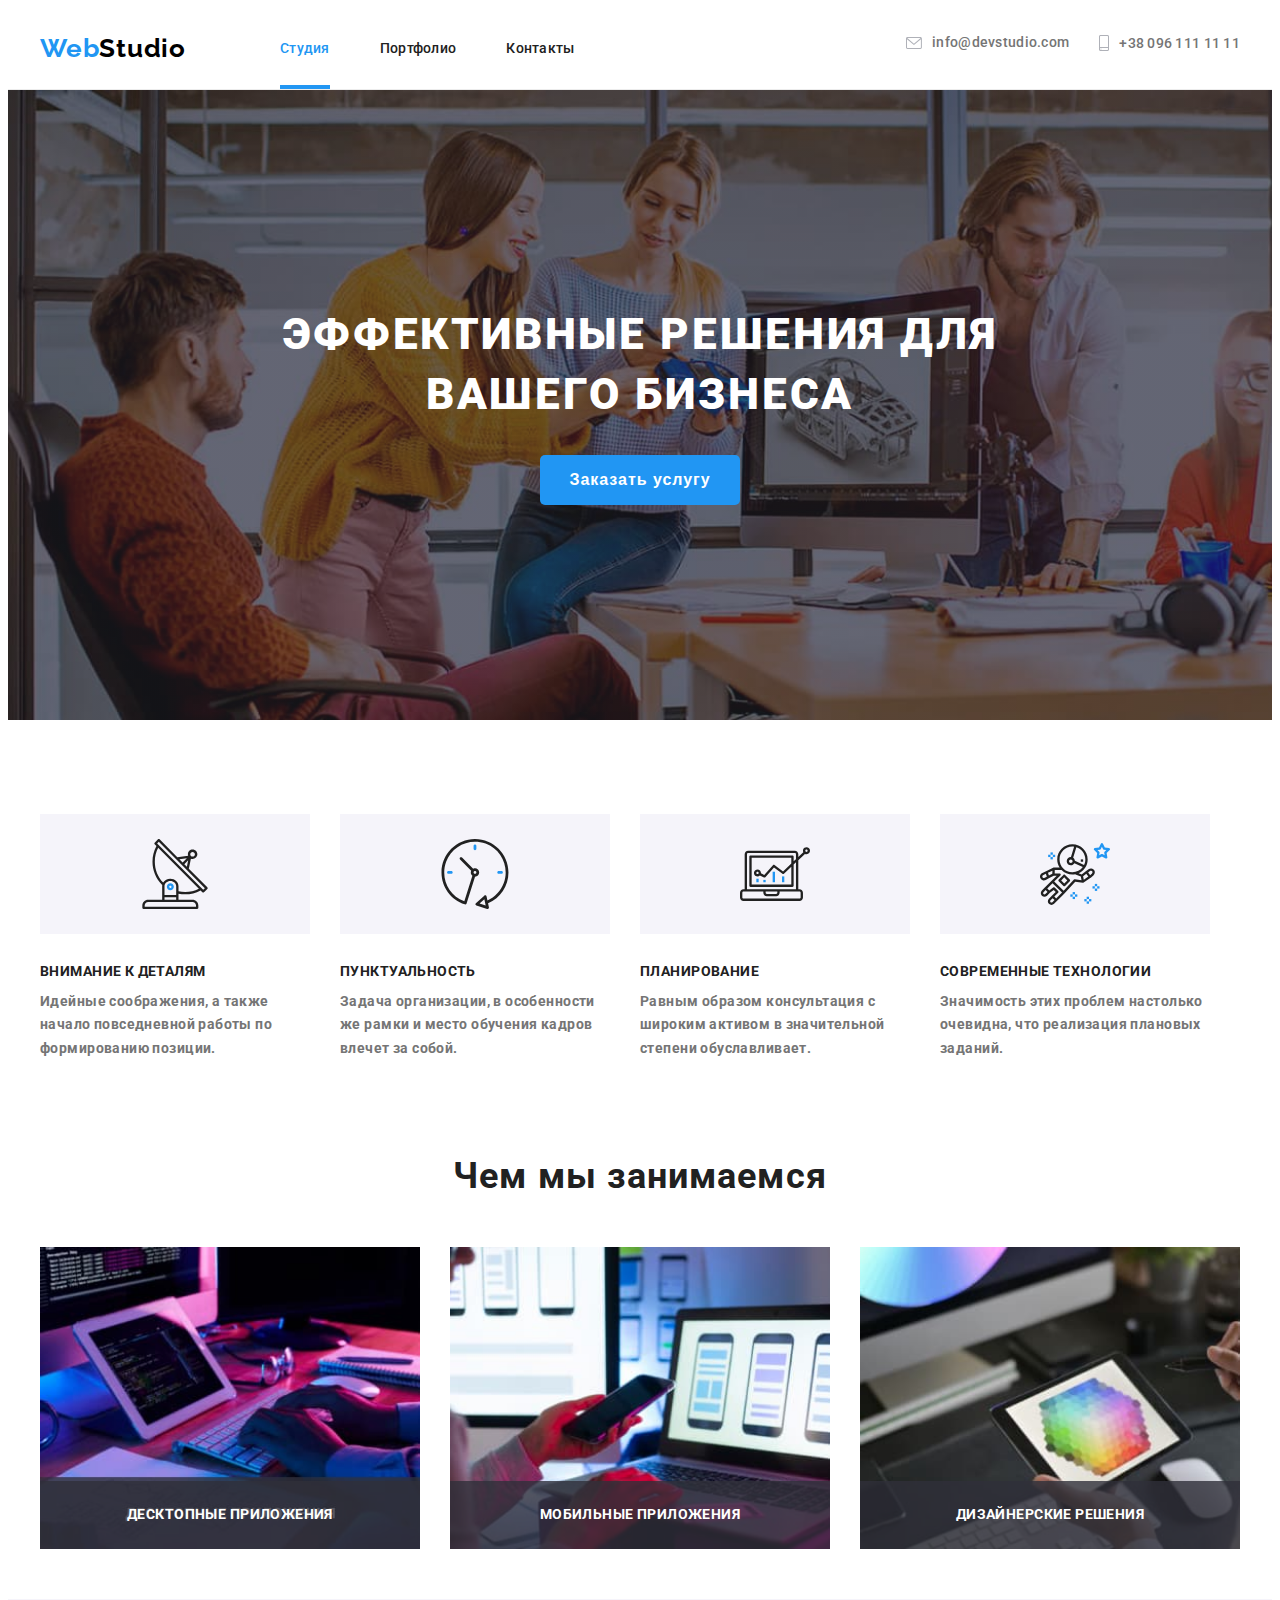
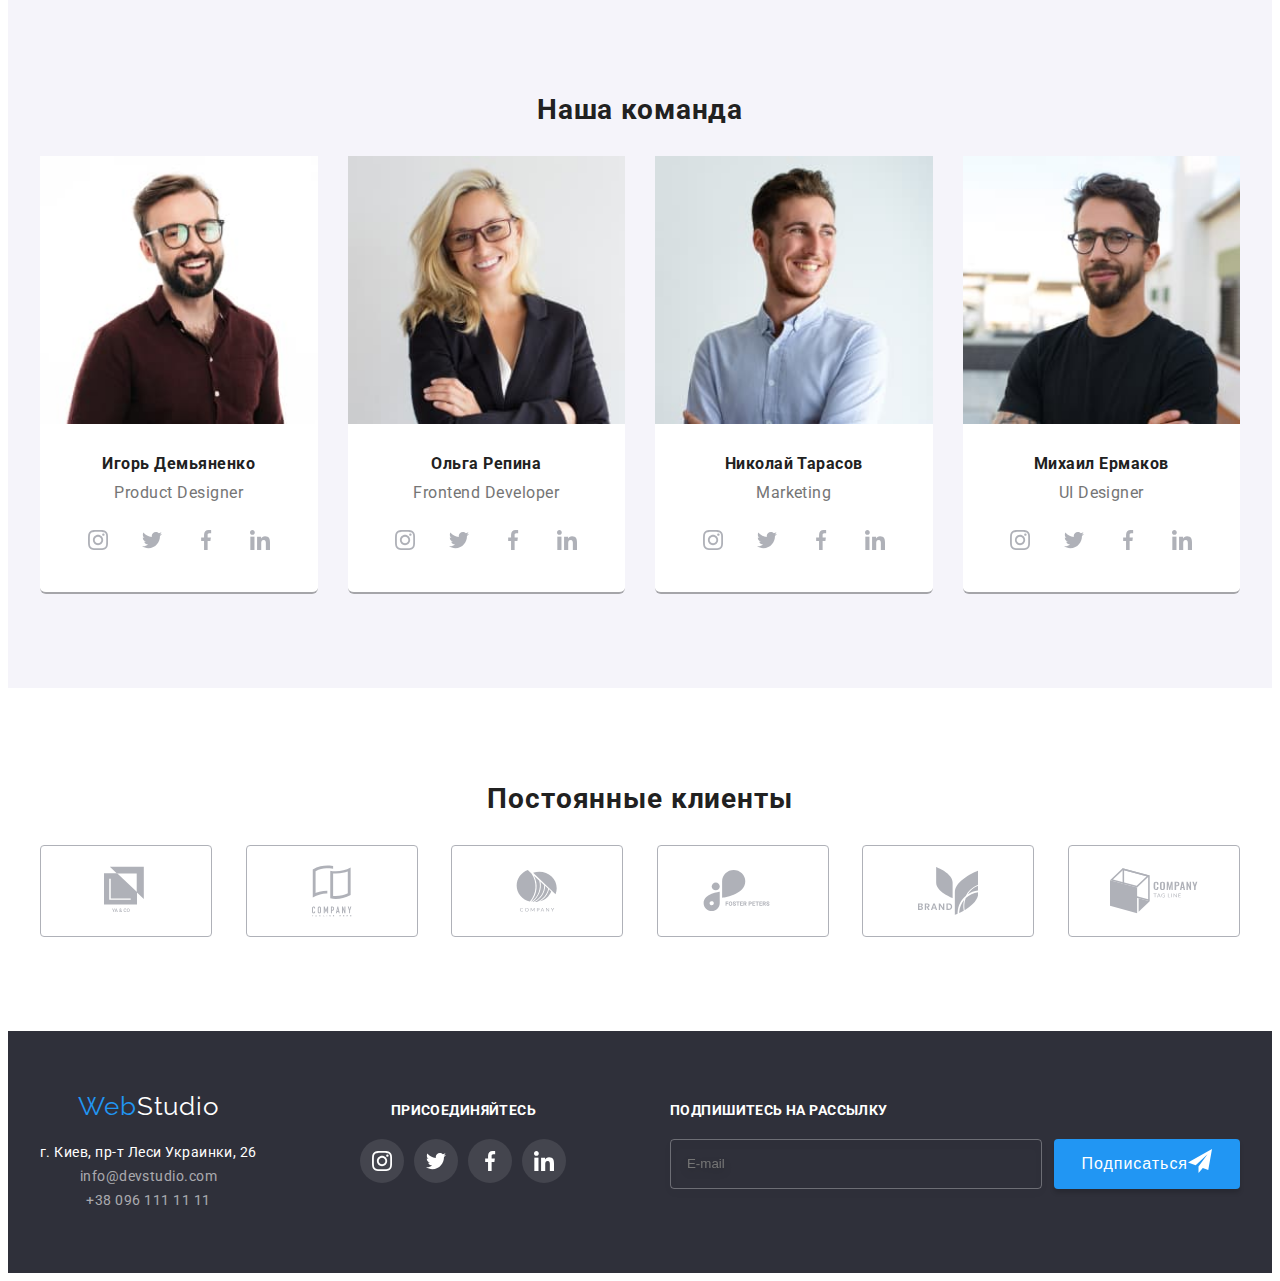
==== commit e7be5614: "09-04" ====
--- a/index.html
+++ b/index.html
@@ -447,7 +447,8 @@
         <div class="footer-social">
           <p>присоединяйтесь</p>
           <ul class="footer-social-list">
-            <li class="footer-social-list-item"><a href="https://www.instagram.com/" class="footer-social-list-link">
+            <li class="footer-social-list-item">
+              <a href="https://www.instagram.com/" class="footer-social-list-link">
                 <svg class="footer-social-list-icon">
                   <use href="./images/icons.svg#icon-instagram"></use>
                 </svg>
--- a/css/main.min.css
+++ b/css/main.min.css
@@ -1,2 +1,2 @@
-:root{--primary-text-color: #757575;--primary-section-text-color: #ffffff;--primary-section-background-color: #2f303a;--footer-section-background-color: #2f303a;--footer-social-background-color: rgba(255, 255, 255, 0.1);--title-text-color: #212121;--accent-color: #2196f3;--primary-background-color: #ffffff;--second-background-color: #f5f4fa;--logo-header-color: #000000;--logo-footer-color: #ffffff;--communication-footer-color: rgb(255, 255, 255, 0.6);--color-text-btn: #ffffff;--btn-hover-color: #188ce8;--social-primary-color: #afb1b8;--regular-client-link-primary-color: #afb1b8;--social-second-color: #ffffff;--portfoleo-project-list-text-color: #ffffff}.visually-hidden{position:absolute !important;clip:rect(1px 1px 1px 1px);clip:rect(1px, 1px, 1px, 1px);padding:0 !important;border:0 !important;height:1px !important;width:1px !important;overflow:hidden}h1,h2,h3,h4,h5,h6,p{margin:0}ul{list-style:none;margin:0;padding:0}img{display:block}body{font-family:'Roboto', sans-serif;letter-spacing:0.03em;color:var(--primary-text-color);background-color:var(---primary-background-color)}.container{width:100%;margin:0 auto;padding:0 15px}@media screen and (min-width: 480px){.container{max-width:480px;padding:0 15px}}@media screen and (min-width: 768px){.container{max-width:768px}}@media screen and (min-width: 1200px){.container{max-width:1200px;padding:0 15px}}@media screen and (min-width: 1600px){.container{max-width:1600px;padding:0 215px}}.section-title{color:var(--title-text-color)}.section-list{color:var(--title-text-color)}.section{padding-top:60px;padding-bottom:60px}@media screen and (min-width: 768px){.section{padding-top:26px;padding-bottom:26px}}@media screen and (min-width: 1200px){.section{padding-top:94px;padding-bottom:94px}}header{border-bottom:1px solid #ececec}.logo-header{display:inline-block;font-family:'Raleway', sans-serif;font-weight:bold;font-size:24px;line-height:1.17;letter-spacing:0.03em;color:var(--logo-header-color);text-decoration:none;padding:16px 0}.logo-header span{color:var(--accent-color)}@media screen and (max-width: 767px){.site-nav{display:none}.site-nav .current{display:none}.page-header{display:flex;justify-content:space-between;align-items:center}.communication-header{display:none}.mobile-open-btn{padding:0;margin:0;border:none;border-color:transparent;width:40px;height:40px}.mobile-open-icon{width:40px;height:40px;background-color:#fff;transition-duration:250ms;transition-timing-function:cubic-bezier(0.4, 0, 0.2, 1)}.mobile-open-icon:hover,.mobile-open-icon:focus{fill:var(--accent-color);cursor:pointer}.mobile-menu-close-btn{padding:0;border:0;border-color:transparent}.mobile-menu-close-icon{position:absolute;right:15px;top:10px;width:40px;height:40px;transition-duration:250ms;transition-timing-function:cubic-bezier(0.4, 0, 0.2, 1)}.mobile-menu-close-icon:hover,.mobile-menu-close-icon:focus{fill:var(--accent-color);cursor:pointer}.mobile-menu{position:fixed;width:100vw;max-width:480px;height:100vh;overflow:scroll;top:0;left:0;background-color:var(--primary-background-color);left:50%;z-index:100;transform:translateX(-50%);padding:48px 82px 48px 40px;transition:all 250ms linear;opacity:0;visibility:hidden;pointer-events:none}.is-open{opacity:1;visibility:visible;pointer-events:auto;transition:all 250ms linear}.mobile-menu-item{margin-bottom:32px}.mobile-menu-link{font-weight:500;font-size:40px;line-height:1.18;text-align:center;letter-spacing:0.02em;color:var(--title-text-color);text-decoration:none;transition-duration:250ms;transition-timing-function:cubic-bezier(0.4, 0, 0.2, 1)}.mobile-menu-link:hover,.mobile-menu-link:focus{color:var(--accent-color)}.current{color:var(--accent-color)}.mobile-communication-list{margin-top:300px}.mobile-communication-item{margin-bottom:32px}.mobile-communication-link-tell{font-weight:500;font-size:34px;line-height:1.17;letter-spacing:0.02em;color:var(--accent-color);text-decoration:none}.mobile-communication-link-email{font-weight:500;font-size:24px;line-height:1.17;letter-spacing:0.02em;color:var(--primary-text-color);text-decoration:none}.mobile-social-list{display:flex;flex-wrap:wrap;justify-content:space-between}.mobile-social-item:not(:last-child){border-right:1px solid rgba(33,33,33,0.2)}.mobile-social-link{font-weight:500;font-size:18px;line-height:1.22;letter-spacing:0.02em;color:var(--accent-color);text-decoration:none;padding-right:10px}}@media screen and (min-width: 768px){.mobile-open-btn{display:none}.mobile-menu{display:none}header{border-bottom:1px solid #ececec}.logo-header{padding:26px 0;margin-right:88px}.page-header{display:flex;justify-content:space-between;align-items:center;background-color:var(--header-background-color);font-weight:500;font-size:14px;line-height:1.17;letter-spacing:0.02em}.page-header nav{display:flex;align-items:center}.site-nav{display:flex;align-items:center;width:294px;height:65px}.site-nav .link{display:inline-block;margin-right:50px;color:var(--title-text-color);text-decoration:none;position:relative;padding:25px 0;transition-duration:250ms;transition-timing-function:cubic-bezier(0.4, 0, 0.2, 1)}.site-nav .link:hover,.site-nav .link:focus{color:var(--accent-color)}.site-nav .current{color:var(--accent-color)}.site-nav .current::after{content:'';height:4px;width:100%;background-color:var(--accent-color);display:block;position:absolute;top:calc(100% + 3px);right:0}.communication-header{display:flex;flex-direction:column;align-items:flex-start;justify-content:center}.communication-header li:not(:last-child){margin-bottom:10px}.communication-header-icon-envelope,.communication-header-icon-smartphone{margin-right:8px}.communication-header .link{font-weight:500;font-size:12px;line-height:1.17;letter-spacing:0.02em;color:var(--primary-text-color);display:flex;align-items:center;text-decoration:none;color:currentColor;transition-duration:250ms;transition-timing-function:cubic-bezier(0.4, 0, 0.2, 1)}.communication-header-icon-envelope{width:14px;height:10px;padding:0;border:none;border-color:transparent}.communication-header-icon-smartphone{width:10px;height:14px;padding:0;border:none;border-color:transparent}.communication-header-container{display:flex;justify-content:center;align-content:center}.communication-header-container .link{display:flex;justify-content:center;align-content:center}.communication-header-container .link:hover,.communication-header-container .link:focus{color:var(--accent-color)}.link svg{fill:var(--regular-client-link-primary-color)}.link:hover svg{fill:var(--accent-color)}}@media screen and (min-width: 1200px){.logo-header{font-size:26px;line-height:1.19;padding:25px 0;margin-right:94px}.communication-header{flex-direction:row}.communication-header li:not(:last-child){margin-right:30px}.communication-header-icon-envelope,.communication-header-icon-smartphone{margin-right:10px}.communication-header .link{font-size:14px;line-height:1.14}.communication-header-icon-envelope{width:16px;height:12px}.communication-header-icon-smartphone{width:10px;height:16px}}.hero{background-color:var(--primary-section-background-color);padding:118px 0;background-repeat:no-repeat;background-size:cover}.hero-title{font-weight:900;font-size:26px;line-height:1.62;text-align:center;letter-spacing:0.06em;text-transform:uppercase;color:var(--primary-section-text-color);padding:0 60px;margin:0 auto;margin-bottom:30px;max-width:480px}.hero-btn{font-weight:bold;font-size:16px;line-height:1.87;text-align:center;letter-spacing:0.06em;color:var(--color-text-btn);background-color:var(--accent-color);width:200px;height:50px;margin:0 auto;display:block;border:0px;border-radius:5px}.hero-btn-btn:hover,.hero-btn-btn:focus{color:var(--color-text-btn);background-color:var(--btn-hover-color);transition-duration:250ms;transition-timing-function:cubic-bezier(0.4, 0, 0.2, 1)}@media screen and (min-width: 280px) and (max-width: 767px){.hero{background-image:linear-gradient(rgba(47,48,58,0.4), rgba(47,48,58,0.4)),url(.././images/bg-m@1x.jpg)}}@media screen and (min-device-pixel-ratio: 2) and (min-width: 280px) and (max-width: 767px), screen and (min-resolution: 192dpi) and (min-width: 280px) and (max-width: 767px), screen and (min-resolution: 2dppx) and (min-width: 280px) and (max-width: 767px){.hero{background-image:linear-gradient(rgba(47,48,58,0.4), rgba(47,48,58,0.4)),url(.././images/bg-m@2x.jpg)}}@media screen and (min-width: 768px) and (max-width: 1199px){.hero{background-image:linear-gradient(rgba(47,48,58,0.4), rgba(47,48,58,0.4)),url(.././images/bg-t@1x.jpg)}.hero-title{padding:0 204px;max-width:768px}}@media screen and (min-device-pixel-ratio: 2) and (min-width: 768px) and (max-width: 1199px), screen and (min-resolution: 192dpi) and (min-width: 768px) and (max-width: 1199px), screen and (min-resolution: 2dppx) and (min-width: 768px) and (max-width: 1199px){.hero{background-image:linear-gradient(rgba(47,48,58,0.4), rgba(47,48,58,0.4)),url(.././images/bg-t@2x.jpg)}}@media screen and (min-width: 1200px){.hero{padding:215px 0;background-image:linear-gradient(rgba(47,48,58,0.4), rgba(47,48,58,0.4)),url(.././images/bg-d@1x.jpg)}.hero-title{font-size:44px;line-height:1.36;padding:0 204px;max-width:1200px}}@media screen and (min-device-pixel-ratio: 2) and (min-width: 1200px), screen and (min-resolution: 192dpi) and (min-width: 1200px), screen and (min-resolution: 2dppx) and (min-width: 1200px){.hero{background-image:linear-gradient(rgba(47,48,58,0.4), rgba(47,48,58,0.4)),url(.././images/bg-d@2x.jpg)}}.feature p{font-size:14px;line-height:1.71;padding-top:10px;letter-spacing:0.03em;padding-bottom:30px}.feature h3{font-weight:bold;font-size:14px;line-height:1.14;text-align:center;letter-spacing:0.03em;text-transform:uppercase;width:270px;margin:0 auto}.feature-logo{display:flex;height:120px;background-color:var(--second-background-color);margin-bottom:30px;max-width:450px}.feature-logo-icon{width:70px;height:70px;padding:auto;margin:auto}.container .feature-list{max-width:450px}@media screen and (min-width: 768px){.container .feature-list{font-weight:bold;display:flex;flex-wrap:wrap;margin-left:-30px;margin-top:-30px}.container .feature-list-item{width:calc(100% / 2 - 30px);margin-left:30px;margin-top:30px}.container .feature-list{max-width:768px}.feature h3{text-align:left;margin-left:0}}@media screen and (min-width: 1200px){.container .feature-list{min-width:1200px;margin-left:-30px;margin-top:-30px}.container .feature-list-item{width:calc(100% / 4 - 30px);margin-left:30px;margin-top:30px}.container .feature-list .container .feature-list{max-width:1200px}.feature p{padding-bottom:0}.feature h3{text-align:left}}.business{display:none}@media screen and (min-width: 1200px){.business{display:contents}.business h2{font-weight:bold;font-size:36px;line-height:1.17;text-align:center;letter-spacing:0.03em;padding-bottom:50px}.container .business-list{display:flex;margin-left:-30px;margin-top:-30px;padding-bottom:50px}.container .business-list-item{width:calc(100% / 3 - 30px);margin-left:30px;margin-top:30px;position:relative}.business-list-item-text{font-weight:bold;font-size:14px;line-height:1.14;text-align:center;letter-spacing:0.03em;text-transform:uppercase;color:var(--primary-section-text-color);background:rgba(47,48,58,0.8);padding:26px 0}.business-list-item-text-box{position:absolute;bottom:0;width:100%}}.command{background-color:var(--second-background-color)}.command h2{font-weight:bold;font-size:28px;line-height:1.18;text-align:center;letter-spacing:0.03em;padding-bottom:30px}.command h3{font-weight:bold;font-size:16px;line-height:1.19;text-align:center;margin-bottom:10px}.command p{font-size:16px;line-height:1.19;text-align:center;letter-spacing:0.03em;margin-bottom:16px}.command-wapper{display:block;padding-top:30px;border-bottom:2px solid #a5a5a9;border-bottom-right-radius:6px;border-bottom-left-radius:6px;background-color:var(--primary-background-color)}@media screen and (min-width: 768px){.command-list{display:flex;flex-wrap:wrap;margin-left:-30px;margin-top:-30px}.command-list-item{width:calc(100% / 2 - 30px);margin-left:30px;margin-top:30px}}@media screen and (min-width: 1200px){.command-list{margin-left:-30px;margin-top:-30px}.command-list-item{width:calc(100% / 4 - 30px);margin-left:30px;margin-top:30px}}.social-list{display:flex;justify-content:space-between;max-width:206px;margin:0 auto}.social-list-icon{width:20px;height:20px;fill:var(--social-primary-color)}.social-list-link{display:flex;width:44px;height:44px;border-radius:50%;justify-content:center;align-items:center;margin-bottom:30px;transition-duration:250ms;transition-timing-function:cubic-bezier(0.4, 0, 0.2, 1)}.social-list-link:hover,.social-list-link:focus{background-color:var(--accent-color)}.social-list-link:hover .social-list-icon,.social-list-link:focus .social-list-icon{fill:var(--social-second-color)}.regular-client h2{font-weight:bold;font-size:28px;line-height:1.18;text-align:center;letter-spacing:0.03em;padding-bottom:30px}.regular-client-list{display:flex;flex-wrap:wrap;justify-content:space-between}.regular-client-item{padding-bottom:30px}.regular-client-item:nth-last-child(-n+1){padding:0}.regular-client-link{display:flex;width:210px;height:90px;justify-content:center;align-items:center;border:1px solid var(--regular-client-link-primary-color);border-radius:4px;fill:var(--regular-client-link-primary-color);transition-duration:250ms;transition-timing-function:cubic-bezier(0.4, 0, 0.2, 1)}.regular-client-link:hover,.regular-client-link:focus{fill:var(--accent-color);border-color:var(--accent-color)}@media screen and (min-width: 480px){.regular-client-item:nth-last-child(-n+2){padding:0}}@media screen and (min-width: 768px){.regular-client-item:nth-last-child(-n+3){padding:0}.regular-client-link{width:226px}}@media screen and (min-width: 1200px){.regular-client-link{width:170px}.regular-client-item{padding-bottom:0}}footer{color:var(--logo-footer-color);background-color:var(--footer-section-background-color);display:flex;justify-content:flex-start}footer .container{display:block;padding:60px 15px;text-align:center}.logo-footer{font-family:'Raleway', sans-serif;font-size:24px;line-height:1.17;letter-spacing:0.03em;text-decoration:none;color:var(--logo-footer-color);padding-bottom:20px}.logo-footer span{color:var(--accent-color)}.address{font-size:14px;font-style:normal;line-height:1.71;padding-top:20px;text-align:center;padding-bottom:60px}.communication-footer .link{font-size:14px;line-height:1.71;color:var(--communication-footer-color);text-decoration:none;padding-top:10px;transition-duration:250ms;transition-timing-function:cubic-bezier(0.4, 0, 0.2, 1)}.communication-footer .link:hover,.communication-footer .link:focus{color:var(--accent-color)}.footer-social{display:flex;flex-direction:column;width:206px;height:80px;margin:0 auto;margin-bottom:60px;margin-top:12px}.footer-social p{font-weight:bold;font-size:14px;line-height:1.14;letter-spacing:0.03em;text-transform:uppercase;color:var(--primary-section-text-color);margin-bottom:20px}.footer-social-list{display:flex;justify-content:space-between;width:206px}.footer-social-list-item{width:44px;height:44px;background-color:var(--footer-social-background-color);border-radius:50%}.footer-social-list-icon{width:20px;height:20px;fill:var(--logo-footer-color)}.footer-social-list-link{display:flex;width:44px;height:44px;border-radius:50%;justify-content:center;align-items:center;margin-bottom:30px;transition-duration:250ms;transition-timing-function:cubic-bezier(0.4, 0, 0.2, 1)}.footer-social-list-link:hover,.footer-social-list-link:focus{fill:var(--social-second-color);background-color:var(--accent-color)}.footer-subscription-box{margin-top:12px}.footer-subscription-box p{font-weight:bold;font-size:14px;line-height:1.14;text-align:center;letter-spacing:0.03em;text-transform:uppercase;padding-bottom:20px}.footer-subscription-box span{display:flex;justify-content:space-between}.footer-form{display:flex;flex-direction:column;align-items:center}.footer-subscription-btn{font-size:16px;line-height:1.87;letter-spacing:0.06em;color:var(--primary-section-text-color);width:200px;height:50px;padding:10px 28px;background:var(--accent-color);box-shadow:0px 4px 4px rgba(0,0,0,0.15);border-radius:4px;margin-top:20px;border:none;cursor:pointer}.footer-subscription{width:100%}.footer-subscription-email{height:50px;padding:16px;width:100%;margin:0 auto;border:1px solid rgba(255,255,255,0.3);box-sizing:border-box;filter:drop-shadow(0px 4px 4px rgba(0,0,0,0.15));border-radius:4px;background:none;color:var(--primary-section-text-color)}@media screen and (min-width: 768px){footer .container{display:flex;justify-content:center;flex-wrap:wrap}.footer-address{padding-left:72px}.footer-social-list{width:206px;justify-content:space-between}.footer-subscription-box{width:450px}.footer-subscription{width:450px}}@media screen and (min-width: 1200px){.logo-footer{font-size:26px}.footer-form{flex-direction:row;align-items:center}.footer-subscription-btn{margin:0;margin-left:12px}.footer-subscription-box{width:570px}.footer-subscription-box p{text-align:left}.footer-address{padding-left:0}.address{padding-bottom:0}.footer-social{margin-bottom:0}}.backdrop{position:fixed;top:0;left:0;width:100vw;height:100vh;background-color:rgba(0,0,0,0.2);transition:all 500ms linear}.modal{position:absolute;top:50%;left:50%;transform:translate(-50%, -50%);width:calc(100% - 30px);max-width:450px;height:94%;max-height:610px;overflow-y:scroll;background-color:var(--primary-background-color);box-shadow:0px 1px 3px rgba(0,0,0,0.12),0px 1px 1px rgba(0,0,0,0.14),0px 2px 1px rgba(0,0,0,0.2);border-radius:4px;padding:40px;box-sizing:border-box}.modal h2{font-weight:bold;font-size:20px;line-height:1.5;text-align:center;letter-spacing:0.03em;color:var(--title-text-color);padding-bottom:12px}.modal-close-btn{display:flex;justify-content:center;align-items:center;position:absolute;top:8px;right:8px;width:30px;height:30px;background-color:#ffffff;border:1px solid rgba(0,0,0,0.1);border-radius:50%;cursor:pointer;transition-duration:250ms;transition-timing-function:cubic-bezier(0.4, 0, 0.2, 1)}.modal-close-btn:hover,.modal-close-btn:focus{fill:var(--accent-color)}.is-hidden{opacity:0;visibility:hidden;pointer-events:none}.modal-form{display:flex;flex-direction:column}.modal-form-input{font-size:12px;line-height:1.16;letter-spacing:0.01em;color:var(--primary-text-color);width:100%;height:40px;border:1px solid rgba(33,33,33,0.2);border-radius:4px;padding-left:42px;margin-top:4px;margin-bottom:10px;transition-duration:250ms;transition-timing-function:cubic-bezier(0.4, 0, 0.2, 1)}.modal-form-input:focus{outline:none;border-color:var(--accent-color)}.modal-form-input-wrapper{position:relative}.modal-form-icon{position:absolute;top:50%;left:12px;transform:translateY(-50%);display:block;width:18px;height:18px;transition-duration:250ms;transition-timing-function:cubic-bezier(0.4, 0, 0.2, 1)}.modal-form-input:focus+.modal-form-icon{fill:var(--accent-color)}.modal-form-message{width:100%;height:120px;padding:12px 16px;margin-top:4px;margin-bottom:20px;border:1px solid rgba(33,33,33,0.2);border-radius:4px;resize:none;transition-duration:250ms;transition-timing-function:cubic-bezier(0.4, 0, 0.2, 1)}.modal-form-message:focus{outline:none;border-color:var(--accent-color)}.modal-form-term-desc{display:flex;align-items:center;justify-content:space-around;width:100%;height:24px;font-size:12px;line-height:1.17;letter-spacing:0.03em;color:var(--title-text-color)}.modal-form-term-desc::before{display:block;content:'';width:16px;height:15px;border:1px solid rgba(33,33,33,0.2);border-radius:4px}.modal-form-term-desc a{color:var(--accent-color)}.modal-form-term:checked+.modal-form-term-desc::before{background-image:url(../images/icon-check.svg);outline:none;border:0}.modal-form-btn{font-weight:bold;font-size:16px;line-height:1.87;display:flex;align-items:center;text-align:center;letter-spacing:0.06em;color:var(--color-text-btn);width:200px;height:50px;padding:10px 56px;margin:30px auto 40px;background:var(--accent-color);box-shadow:0px 4px 4px rgba(0,0,0,0.15);border:0px;border-radius:4px;cursor:pointer}.modal-form-btn:hover,.modal-form-btn:focus{background-color:var(--btn-hover-color)}@media screen and (max-width: 480px){.modal-form-term-desc{display:inline-block}}@media screen and (min-width: 1200px){.modal{max-width:528px;max-height:582px}.modal-form-term-desc{font-size:14px;line-height:1.71}}
+:root{--primary-text-color: #757575;--primary-section-text-color: #ffffff;--primary-section-background-color: #2f303a;--footer-section-background-color: #2f303a;--footer-social-background-color: rgba(255, 255, 255, 0.1);--title-text-color: #212121;--accent-color: #2196f3;--primary-background-color: #ffffff;--second-background-color: #f5f4fa;--logo-header-color: #000000;--logo-footer-color: #ffffff;--communication-footer-color: rgb(255, 255, 255, 0.6);--color-text-btn: #ffffff;--btn-hover-color: #188ce8;--social-primary-color: #afb1b8;--regular-client-link-primary-color: #afb1b8;--social-second-color: #ffffff;--portfoleo-project-list-text-color: #ffffff}.visually-hidden{position:absolute !important;clip:rect(1px 1px 1px 1px);clip:rect(1px, 1px, 1px, 1px);padding:0 !important;border:0 !important;height:1px !important;width:1px !important;overflow:hidden}h1,h2,h3,h4,h5,h6,p{margin:0}ul{list-style:none;margin:0;padding:0}img{display:block;width:100%;max-width:100%;height:auto}body{font-family:'Roboto', sans-serif;letter-spacing:0.03em;color:var(--primary-text-color);background-color:var(---primary-background-color)}.container{width:100%;margin:0 auto;padding:0 15px}@media screen and (min-width: 480px){.container{max-width:480px;padding:0 15px}}@media screen and (min-width: 768px){.container{max-width:768px}}@media screen and (min-width: 1200px){.container{max-width:1200px;padding:0 15px}}@media screen and (min-width: 1600px){.container{max-width:1600px;padding:0 215px}}.section-title{color:var(--title-text-color)}.section-list{color:var(--title-text-color)}.section{padding-top:60px;padding-bottom:60px}@media screen and (min-width: 768px){.section{padding-top:26px;padding-bottom:26px}}@media screen and (min-width: 1200px){.section{padding-top:94px;padding-bottom:94px}}header{border-bottom:1px solid #ececec}.logo-header{display:inline-block;font-family:'Raleway', sans-serif;font-weight:bold;font-size:24px;line-height:1.17;letter-spacing:0.03em;color:var(--logo-header-color);text-decoration:none;padding:16px 0}.logo-header span{color:var(--accent-color)}@media screen and (max-width: 767px){.site-nav{display:none}.site-nav .current{display:none}.page-header{display:flex;justify-content:space-between;align-items:center}.communication-header{display:none}.mobile-open-btn{padding:0;margin:0;border:none;border-color:transparent;width:40px;height:40px}.mobile-open-icon{width:40px;height:40px;background-color:#fff;transition-duration:250ms;transition-timing-function:cubic-bezier(0.4, 0, 0.2, 1)}.mobile-open-icon:hover,.mobile-open-icon:focus{fill:var(--accent-color);cursor:pointer}.mobile-menu-close-btn{padding:0;border:0;border-color:transparent}.mobile-menu-close-icon{position:absolute;right:15px;top:10px;width:40px;height:40px;transition-duration:250ms;transition-timing-function:cubic-bezier(0.4, 0, 0.2, 1)}.mobile-menu-close-icon:hover,.mobile-menu-close-icon:focus{fill:var(--accent-color);cursor:pointer}.mobile-menu{position:fixed;width:100vw;max-width:480px;height:100vh;overflow:scroll;top:0;left:0;background-color:var(--primary-background-color);left:50%;z-index:100;transform:translateX(-50%);padding:48px 82px 48px 40px;transition:all 250ms linear;opacity:0;visibility:hidden;pointer-events:none}.is-open{opacity:1;visibility:visible;pointer-events:auto;transition:all 250ms linear}.mobile-menu-item{margin-bottom:32px}.mobile-menu-link{font-weight:500;font-size:40px;line-height:1.18;text-align:center;letter-spacing:0.02em;color:var(--title-text-color);text-decoration:none;transition-duration:250ms;transition-timing-function:cubic-bezier(0.4, 0, 0.2, 1)}.mobile-menu-link:hover,.mobile-menu-link:focus{color:var(--accent-color)}.current{color:var(--accent-color)}.mobile-communication-list{margin-top:300px}.mobile-communication-item{margin-bottom:32px}.mobile-communication-link-tell{font-weight:500;font-size:34px;line-height:1.17;letter-spacing:0.02em;color:var(--accent-color);text-decoration:none}.mobile-communication-link-email{font-weight:500;font-size:24px;line-height:1.17;letter-spacing:0.02em;color:var(--primary-text-color);text-decoration:none}.mobile-social-list{display:flex;flex-wrap:wrap;justify-content:space-between}.mobile-social-item:not(:last-child){border-right:1px solid rgba(33,33,33,0.2)}.mobile-social-link{font-weight:500;font-size:18px;line-height:1.22;letter-spacing:0.02em;color:var(--accent-color);text-decoration:none;padding-right:10px}}@media screen and (min-width: 768px){.mobile-open-btn{display:none}.mobile-menu{display:none}header{border-bottom:1px solid #ececec}.logo-header{padding:26px 0;margin-right:88px}.page-header{display:flex;justify-content:space-between;align-items:center;background-color:var(--header-background-color);font-weight:500;font-size:14px;line-height:1.17;letter-spacing:0.02em}.page-header nav{display:flex;align-items:center}.site-nav{display:flex;align-items:center;width:294px;height:65px}.site-nav .link{display:inline-block;margin-right:50px;color:var(--title-text-color);text-decoration:none;position:relative;padding:25px 0;transition-duration:250ms;transition-timing-function:cubic-bezier(0.4, 0, 0.2, 1)}.site-nav .link:hover,.site-nav .link:focus{color:var(--accent-color)}.site-nav .current{color:var(--accent-color)}.site-nav .current::after{content:'';height:4px;width:100%;background-color:var(--accent-color);display:block;position:absolute;top:calc(100% + 3px);right:0}.communication-header{display:flex;flex-direction:column;align-items:flex-start;justify-content:center}.communication-header li:not(:last-child){margin-bottom:10px}.communication-header-icon-envelope,.communication-header-icon-smartphone{margin-right:8px}.communication-header .link{font-weight:500;font-size:12px;line-height:1.17;letter-spacing:0.02em;color:var(--primary-text-color);display:flex;align-items:center;text-decoration:none;color:currentColor;transition-duration:250ms;transition-timing-function:cubic-bezier(0.4, 0, 0.2, 1)}.communication-header-icon-envelope{width:14px;height:10px;padding:0;border:none;border-color:transparent}.communication-header-icon-smartphone{width:10px;height:14px;padding:0;border:none;border-color:transparent}.communication-header-container{display:flex;justify-content:center;align-content:center}.communication-header-container .link{display:flex;justify-content:center;align-content:center}.communication-header-container .link:hover,.communication-header-container .link:focus{color:var(--accent-color)}.link svg{fill:var(--regular-client-link-primary-color)}.link:hover svg{fill:var(--accent-color)}}@media screen and (min-width: 1200px){.logo-header{font-size:26px;line-height:1.19;padding:25px 0;margin-right:94px}.communication-header{flex-direction:row}.communication-header li:not(:last-child){margin-right:30px}.communication-header-icon-envelope,.communication-header-icon-smartphone{margin-right:10px}.communication-header .link{font-size:14px;line-height:1.14}.communication-header-icon-envelope{width:16px;height:12px}.communication-header-icon-smartphone{width:10px;height:16px}}.hero{background-color:var(--primary-section-background-color);padding:118px 0;background-repeat:no-repeat;background-size:cover}.hero-title{font-weight:900;font-size:26px;line-height:1.62;text-align:center;letter-spacing:0.06em;text-transform:uppercase;color:var(--primary-section-text-color);padding:0 60px;margin:0 auto;margin-bottom:30px;max-width:480px}.hero-btn{font-weight:bold;font-size:16px;line-height:1.87;text-align:center;letter-spacing:0.06em;color:var(--color-text-btn);background-color:var(--accent-color);width:200px;height:50px;margin:0 auto;display:block;border:0px;border-radius:5px}.hero-btn-btn:hover,.hero-btn-btn:focus{color:var(--color-text-btn);background-color:var(--btn-hover-color);transition-duration:250ms;transition-timing-function:cubic-bezier(0.4, 0, 0.2, 1)}@media screen and (min-width: 280px) and (max-width: 767px){.hero{background-image:linear-gradient(rgba(47,48,58,0.4), rgba(47,48,58,0.4)),url(.././images/bg-m@1x.jpg)}}@media screen and (min-device-pixel-ratio: 2) and (min-width: 280px) and (max-width: 767px), screen and (min-resolution: 192dpi) and (min-width: 280px) and (max-width: 767px), screen and (min-resolution: 2dppx) and (min-width: 280px) and (max-width: 767px){.hero{background-image:linear-gradient(rgba(47,48,58,0.4), rgba(47,48,58,0.4)),url(.././images/bg-m@2x.jpg)}}@media screen and (min-width: 768px) and (max-width: 1199px){.hero{background-image:linear-gradient(rgba(47,48,58,0.4), rgba(47,48,58,0.4)),url(.././images/bg-t@1x.jpg)}.hero-title{padding:0 204px;max-width:768px}}@media screen and (min-device-pixel-ratio: 2) and (min-width: 768px) and (max-width: 1199px), screen and (min-resolution: 192dpi) and (min-width: 768px) and (max-width: 1199px), screen and (min-resolution: 2dppx) and (min-width: 768px) and (max-width: 1199px){.hero{background-image:linear-gradient(rgba(47,48,58,0.4), rgba(47,48,58,0.4)),url(.././images/bg-t@2x.jpg)}}@media screen and (min-width: 1200px){.hero{padding:215px 0;background-image:linear-gradient(rgba(47,48,58,0.4), rgba(47,48,58,0.4)),url(.././images/bg-d@1x.jpg)}.hero-title{font-size:44px;line-height:1.36;padding:0 204px;max-width:1200px}}@media screen and (min-device-pixel-ratio: 2) and (min-width: 1200px), screen and (min-resolution: 192dpi) and (min-width: 1200px), screen and (min-resolution: 2dppx) and (min-width: 1200px){.hero{background-image:linear-gradient(rgba(47,48,58,0.4), rgba(47,48,58,0.4)),url(.././images/bg-d@2x.jpg)}}.feature p{font-size:14px;line-height:1.71;padding-top:10px;letter-spacing:0.03em;padding-bottom:30px}.feature h3{font-weight:bold;font-size:14px;line-height:1.14;text-align:center;letter-spacing:0.03em;text-transform:uppercase;width:270px;margin:0 auto}.feature-logo{display:flex;height:120px;background-color:var(--second-background-color);margin-bottom:30px;max-width:450px}.feature-logo-icon{width:70px;height:70px;padding:auto;margin:auto}.container .feature-list{max-width:450px}@media screen and (min-width: 768px){.container .feature-list{font-weight:bold;display:flex;flex-wrap:wrap;margin-left:-30px;margin-top:-30px}.container .feature-list-item{width:calc(100% / 2 - 30px);margin-left:30px;margin-top:30px}.container .feature-list{max-width:768px}.feature h3{text-align:left;margin-left:0}}@media screen and (min-width: 1200px){.container .feature-list{min-width:1200px;margin-left:-30px;margin-top:-30px}.container .feature-list-item{width:calc(100% / 4 - 30px);margin-left:30px;margin-top:30px}.container .feature-list .container .feature-list{max-width:1200px}.feature p{padding-bottom:0}.feature h3{text-align:left}}.business{display:none}@media screen and (min-width: 1200px){.business{display:contents}.business h2{font-weight:bold;font-size:36px;line-height:1.17;text-align:center;letter-spacing:0.03em;padding-bottom:50px}.container .business-list{display:flex;margin-left:-30px;margin-top:-30px;padding-bottom:50px}.container .business-list-item{width:calc(100% / 3 - 30px);margin-left:30px;margin-top:30px;position:relative}.business-list-item-text{font-weight:bold;font-size:14px;line-height:1.14;text-align:center;letter-spacing:0.03em;text-transform:uppercase;color:var(--primary-section-text-color);background:rgba(47,48,58,0.8);padding:26px 0}.business-list-item-text-box{position:absolute;bottom:0;width:100%}}.command{background-color:var(--second-background-color)}.command h2{font-weight:bold;font-size:28px;line-height:1.18;text-align:center;letter-spacing:0.03em;padding-bottom:30px}.command h3{font-weight:bold;font-size:16px;line-height:1.19;text-align:center;margin-bottom:10px}.command p{font-size:16px;line-height:1.19;text-align:center;letter-spacing:0.03em;margin-bottom:16px}.command-wapper{display:block;padding-top:30px;border-bottom:2px solid #a5a5a9;border-bottom-right-radius:6px;border-bottom-left-radius:6px;background-color:var(--primary-background-color)}@media screen and (min-width: 768px){.command-list{display:flex;flex-wrap:wrap;margin-left:-30px;margin-top:-30px}.command-list-item{width:calc(100% / 2 - 30px);margin-left:30px;margin-top:30px}}@media screen and (min-width: 1200px){.command-list{margin-left:-30px;margin-top:-30px}.command-list-item{width:calc(100% / 4 - 30px);margin-left:30px;margin-top:30px}}.social-list{display:flex;justify-content:space-between;max-width:206px;margin:0 auto}.social-list-icon{width:20px;height:20px;fill:var(--social-primary-color)}.social-list-link{display:flex;width:44px;height:44px;border-radius:50%;justify-content:center;align-items:center;margin-bottom:30px;transition-duration:250ms;transition-timing-function:cubic-bezier(0.4, 0, 0.2, 1)}.social-list-link:hover,.social-list-link:focus{background-color:var(--accent-color)}.social-list-link:hover .social-list-icon,.social-list-link:focus .social-list-icon{fill:var(--social-second-color)}.regular-client h2{font-weight:bold;font-size:28px;line-height:1.18;text-align:center;letter-spacing:0.03em;padding-bottom:30px}.regular-client-list{display:flex;flex-wrap:wrap;justify-content:center}.regular-client-item{padding-bottom:30px}.regular-client-item:nth-last-child(-n+1){padding:0}.regular-client-link{display:flex;width:210px;height:90px;justify-content:center;align-items:center;border:1px solid var(--regular-client-link-primary-color);border-radius:4px;fill:var(--regular-client-link-primary-color);transition-duration:250ms;transition-timing-function:cubic-bezier(0.4, 0, 0.2, 1)}.regular-client-link:hover,.regular-client-link:focus{fill:var(--accent-color);border-color:var(--accent-color)}@media screen and (min-width: 480px){.regular-client-list{justify-content:space-between}.regular-client-item:nth-last-child(-n+2){padding:0}}@media screen and (min-width: 768px){.regular-client-item:nth-last-child(-n+3){padding:0}.regular-client-link{width:226px}}@media screen and (min-width: 1200px){.regular-client-link{width:170px}.regular-client-item{padding-bottom:0}}footer{color:var(--logo-footer-color);background-color:var(--footer-section-background-color);display:flex;justify-content:flex-start}footer .container{display:block;padding:60px 15px;text-align:center}.logo-footer{font-family:'Raleway', sans-serif;font-size:24px;line-height:1.17;letter-spacing:0.03em;text-decoration:none;color:var(--logo-footer-color);padding-bottom:20px}.logo-footer span{color:var(--accent-color)}.address{font-size:14px;font-style:normal;line-height:1.71;padding-top:20px;text-align:center;padding-bottom:60px}.communication-footer .link{font-size:14px;line-height:1.71;color:var(--communication-footer-color);text-decoration:none;padding-top:10px;transition-duration:250ms;transition-timing-function:cubic-bezier(0.4, 0, 0.2, 1)}.communication-footer .link:hover,.communication-footer .link:focus{color:var(--accent-color)}.footer-social{display:flex;flex-direction:column;width:206px;height:80px;margin:0 auto;margin-bottom:60px;margin-top:12px}.footer-social p{font-weight:bold;font-size:14px;line-height:1.14;letter-spacing:0.03em;text-transform:uppercase;color:var(--primary-section-text-color);margin-bottom:20px}.footer-social-list{display:flex;justify-content:space-between;width:206px}.footer-social-list-item{width:44px;height:44px;background-color:var(--footer-social-background-color);border-radius:50%}.footer-social-list-icon{width:20px;height:20px;fill:var(--logo-footer-color)}.footer-social-list-link{display:flex;width:44px;height:44px;border-radius:50%;justify-content:center;align-items:center;margin-bottom:30px;transition-duration:250ms;transition-timing-function:cubic-bezier(0.4, 0, 0.2, 1)}.footer-social-list-link:hover,.footer-social-list-link:focus{fill:var(--social-second-color);background-color:var(--accent-color)}.footer-subscription-box{margin-top:12px}.footer-subscription-box p{font-weight:bold;font-size:14px;line-height:1.14;text-align:center;letter-spacing:0.03em;text-transform:uppercase;padding-bottom:20px}.footer-subscription-box span{display:flex;justify-content:space-between}.footer-form{display:flex;flex-direction:column;align-items:center}.footer-subscription-btn{font-size:16px;line-height:1.87;letter-spacing:0.06em;color:var(--primary-section-text-color);width:200px;height:50px;padding:10px 28px;background:var(--accent-color);box-shadow:0px 4px 4px rgba(0,0,0,0.15);border-radius:4px;margin-top:20px;border:none;cursor:pointer}.footer-subscription{width:100%}.footer-subscription-email{height:50px;padding:16px;width:100%;margin:0 auto;border:1px solid rgba(255,255,255,0.3);box-sizing:border-box;filter:drop-shadow(0px 4px 4px rgba(0,0,0,0.15));border-radius:4px;background:none;color:var(--primary-section-text-color)}@media screen and (min-width: 768px){footer .container{display:flex;justify-content:center;flex-wrap:wrap}.footer-address{padding-left:72px}.footer-social-list{width:206px;justify-content:space-between}.footer-subscription-box{width:450px}.footer-subscription{width:450px}}@media screen and (min-width: 1200px){.logo-footer{font-size:26px}.footer-form{flex-direction:row;align-items:center}.footer-subscription-btn{margin:0;margin-left:12px}.footer-subscription-box{width:570px}.footer-subscription-box p{text-align:left}.footer-address{padding-left:0}.address{padding-bottom:0}.footer-social{margin-bottom:0}}.backdrop{position:fixed;top:0;left:0;width:100vw;height:100vh;background-color:rgba(0,0,0,0.2);transition:all 500ms linear}.modal{position:absolute;top:50%;left:50%;transform:translate(-50%, -50%);width:calc(100% - 30px);max-width:450px;height:94%;max-height:610px;overflow-y:scroll;background-color:var(--primary-background-color);box-shadow:0px 1px 3px rgba(0,0,0,0.12),0px 1px 1px rgba(0,0,0,0.14),0px 2px 1px rgba(0,0,0,0.2);border-radius:4px;padding:40px;box-sizing:border-box}.modal h2{font-weight:bold;font-size:20px;line-height:1.5;text-align:center;letter-spacing:0.03em;color:var(--title-text-color);padding-bottom:12px}.modal-close-btn{display:flex;justify-content:center;align-items:center;position:absolute;top:8px;right:8px;width:30px;height:30px;background-color:#ffffff;border:1px solid rgba(0,0,0,0.1);border-radius:50%;cursor:pointer;transition-duration:250ms;transition-timing-function:cubic-bezier(0.4, 0, 0.2, 1)}.modal-close-btn:hover,.modal-close-btn:focus{fill:var(--accent-color)}.is-hidden{opacity:0;visibility:hidden;pointer-events:none}.modal-form{display:flex;flex-direction:column}.modal-form-input{font-size:12px;line-height:1.16;letter-spacing:0.01em;color:var(--primary-text-color);width:100%;height:40px;border:1px solid rgba(33,33,33,0.2);border-radius:4px;padding-left:42px;margin-top:4px;margin-bottom:10px;transition-duration:250ms;transition-timing-function:cubic-bezier(0.4, 0, 0.2, 1)}.modal-form-input:focus{outline:none;border-color:var(--accent-color)}.modal-form-input-wrapper{position:relative}.modal-form-icon{position:absolute;top:50%;left:12px;transform:translateY(-50%);display:block;width:18px;height:18px;transition-duration:250ms;transition-timing-function:cubic-bezier(0.4, 0, 0.2, 1)}.modal-form-input:focus+.modal-form-icon{fill:var(--accent-color)}.modal-form-message{width:100%;height:120px;padding:12px 16px;margin-top:4px;margin-bottom:20px;border:1px solid rgba(33,33,33,0.2);border-radius:4px;resize:none;transition-duration:250ms;transition-timing-function:cubic-bezier(0.4, 0, 0.2, 1)}.modal-form-message:focus{outline:none;border-color:var(--accent-color)}.modal-form-term-desc{display:flex;align-items:center;justify-content:space-around;width:100%;height:24px;font-size:12px;line-height:1.17;letter-spacing:0.03em;color:var(--title-text-color)}.modal-form-term-desc::before{display:block;content:'';width:16px;height:15px;border:1px solid rgba(33,33,33,0.2);border-radius:4px}.modal-form-term-desc a{color:var(--accent-color)}.modal-form-term:checked+.modal-form-term-desc::before{background-image:url(../images/icon-check.svg);outline:none;border:0}.modal-form-btn{font-weight:bold;font-size:16px;line-height:1.87;display:flex;align-items:center;text-align:center;letter-spacing:0.06em;color:var(--color-text-btn);width:200px;height:50px;padding:10px 56px;margin:30px auto 40px;background:var(--accent-color);box-shadow:0px 4px 4px rgba(0,0,0,0.15);border:0px;border-radius:4px;cursor:pointer}.modal-form-btn:hover,.modal-form-btn:focus{background-color:var(--btn-hover-color)}@media screen and (max-width: 480px){.modal-form-term-desc{display:inline-block}}@media screen and (min-width: 1200px){.modal{max-width:528px;max-height:582px}.modal-form-term-desc{font-size:14px;line-height:1.71}}
 /*# sourceMappingURL=main.min.css.map */